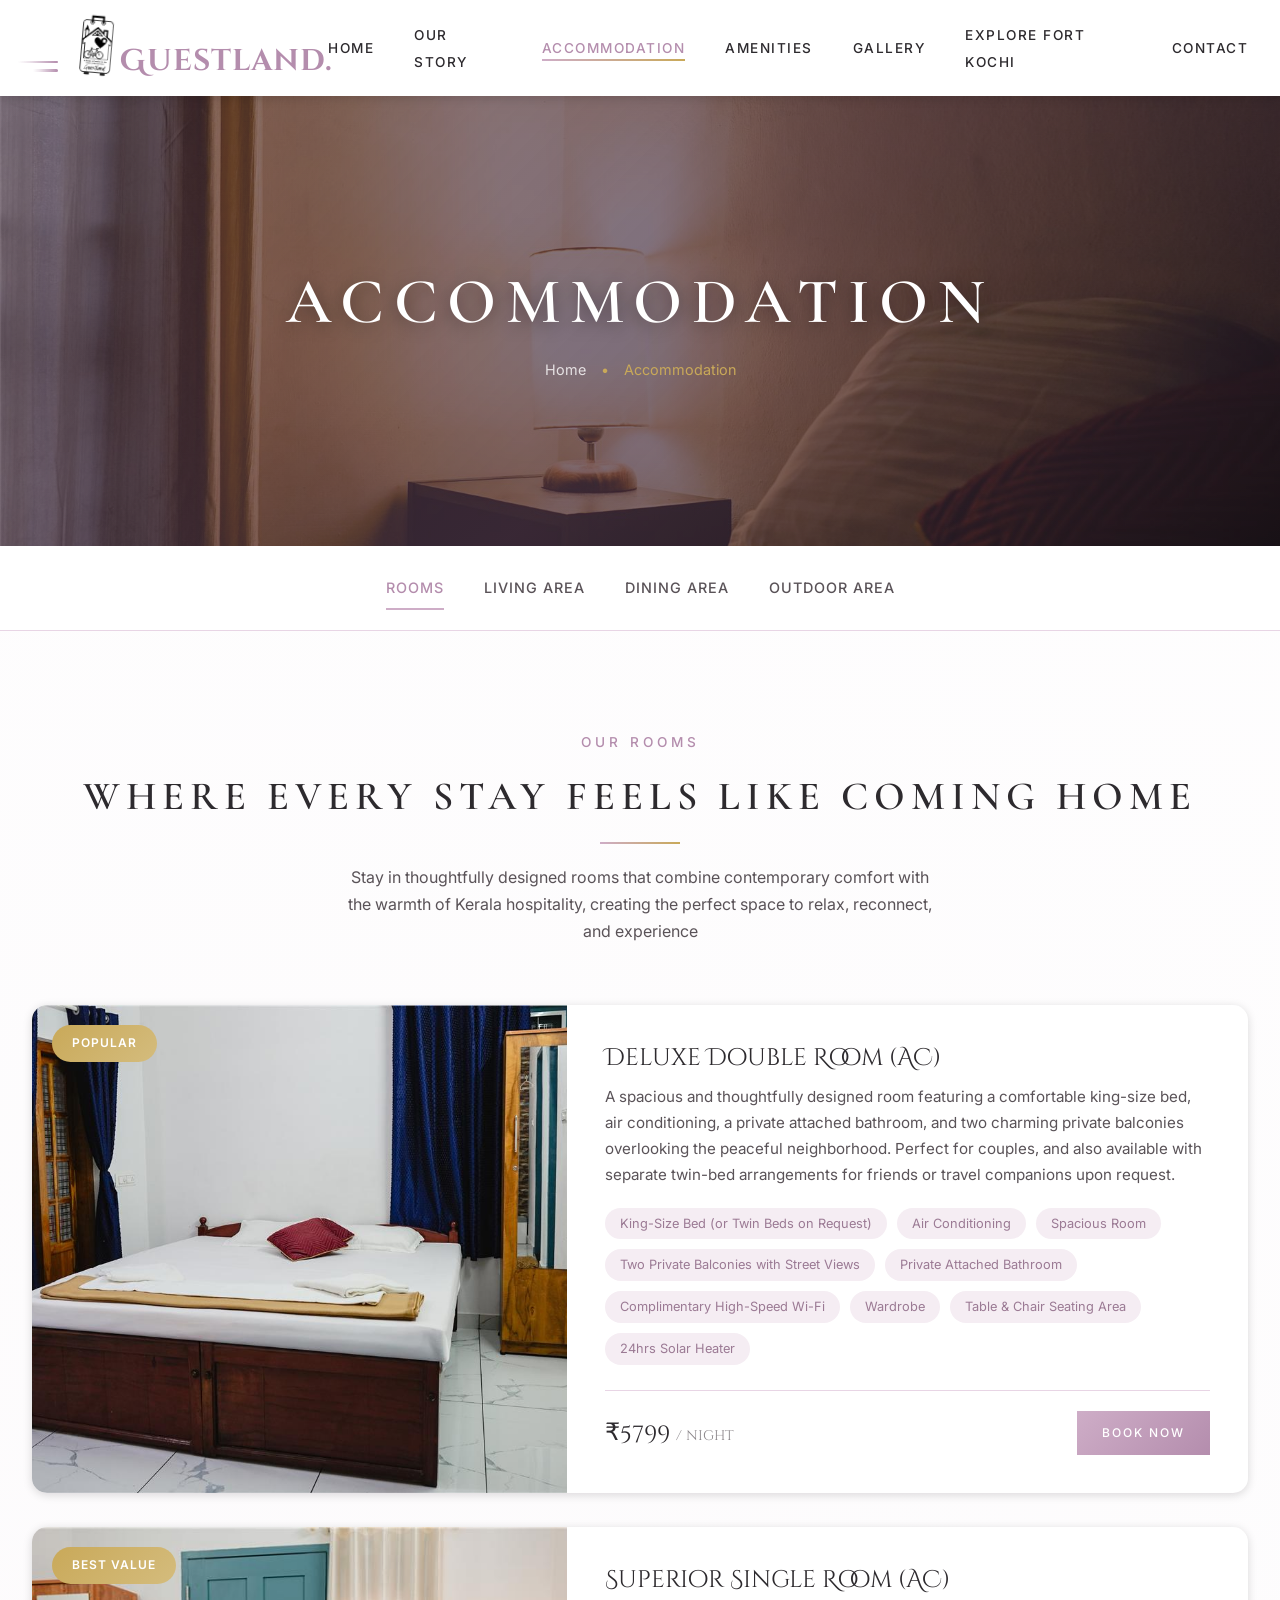
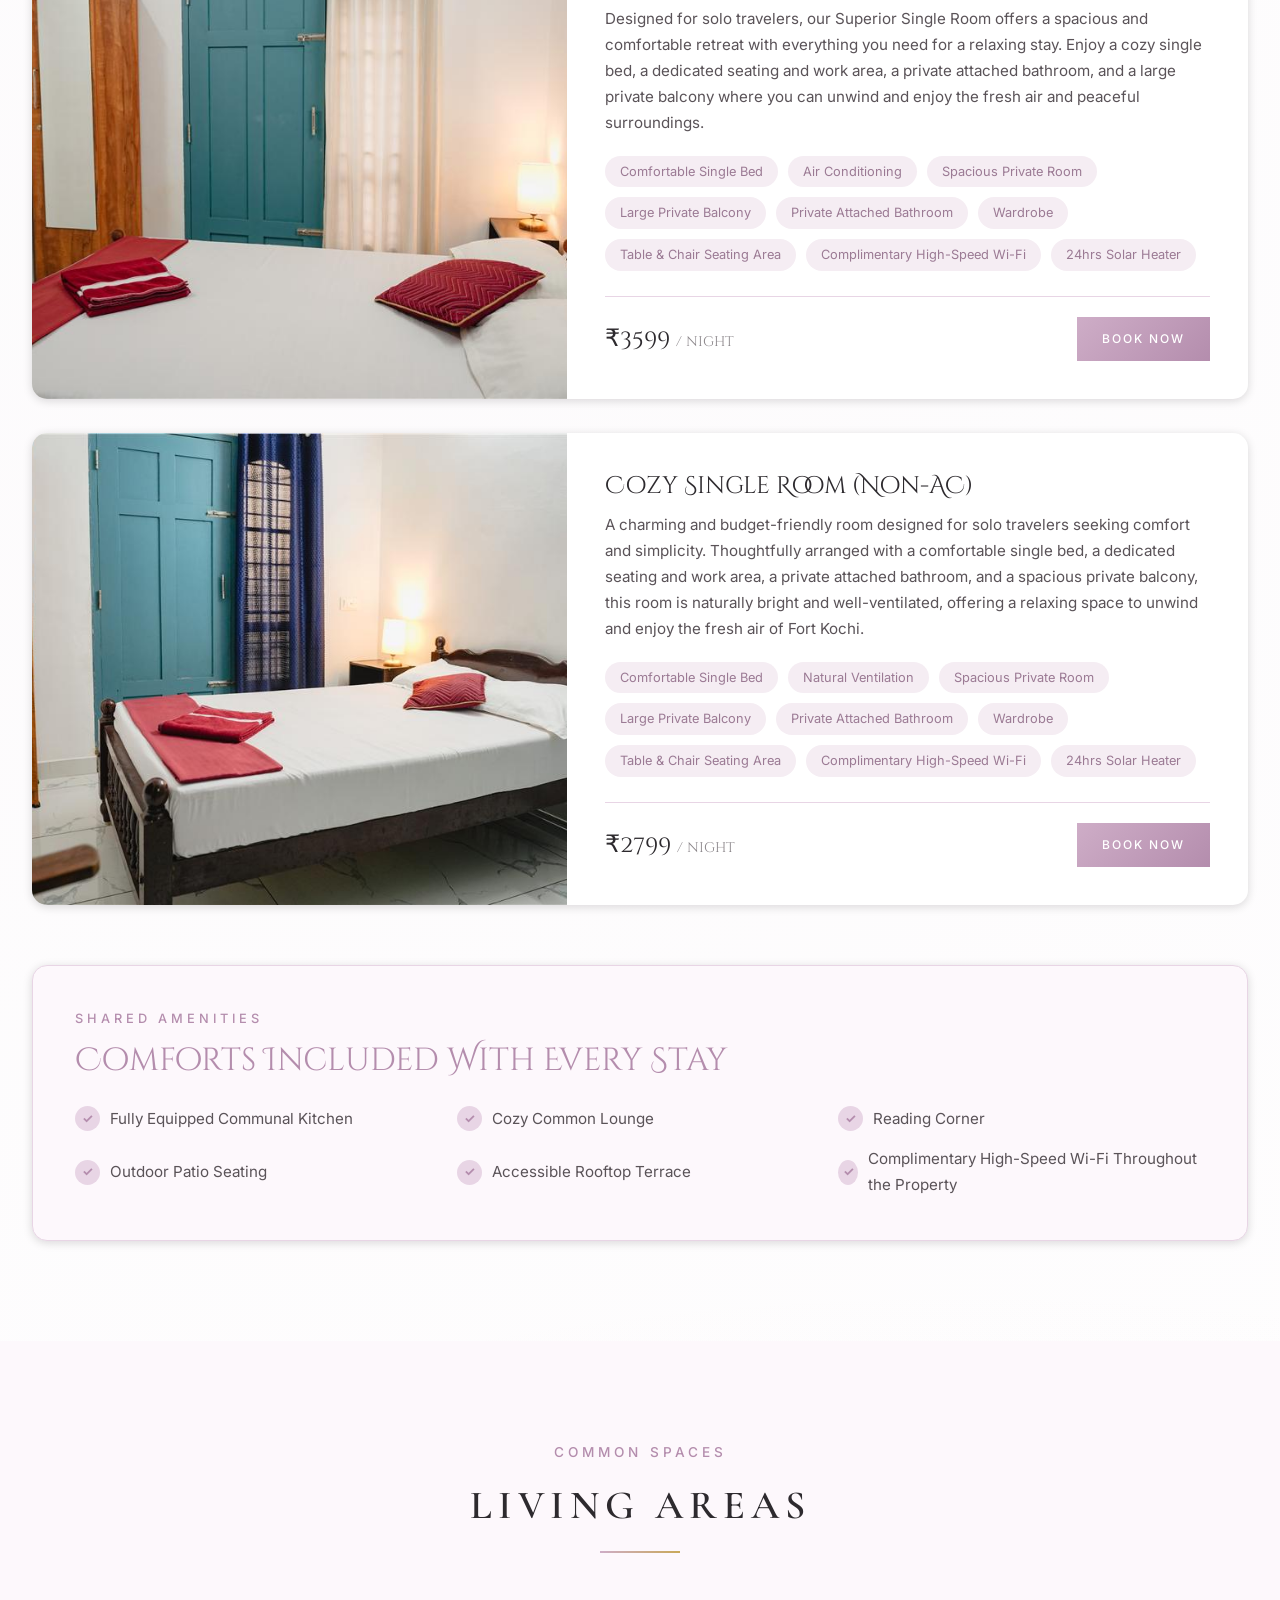
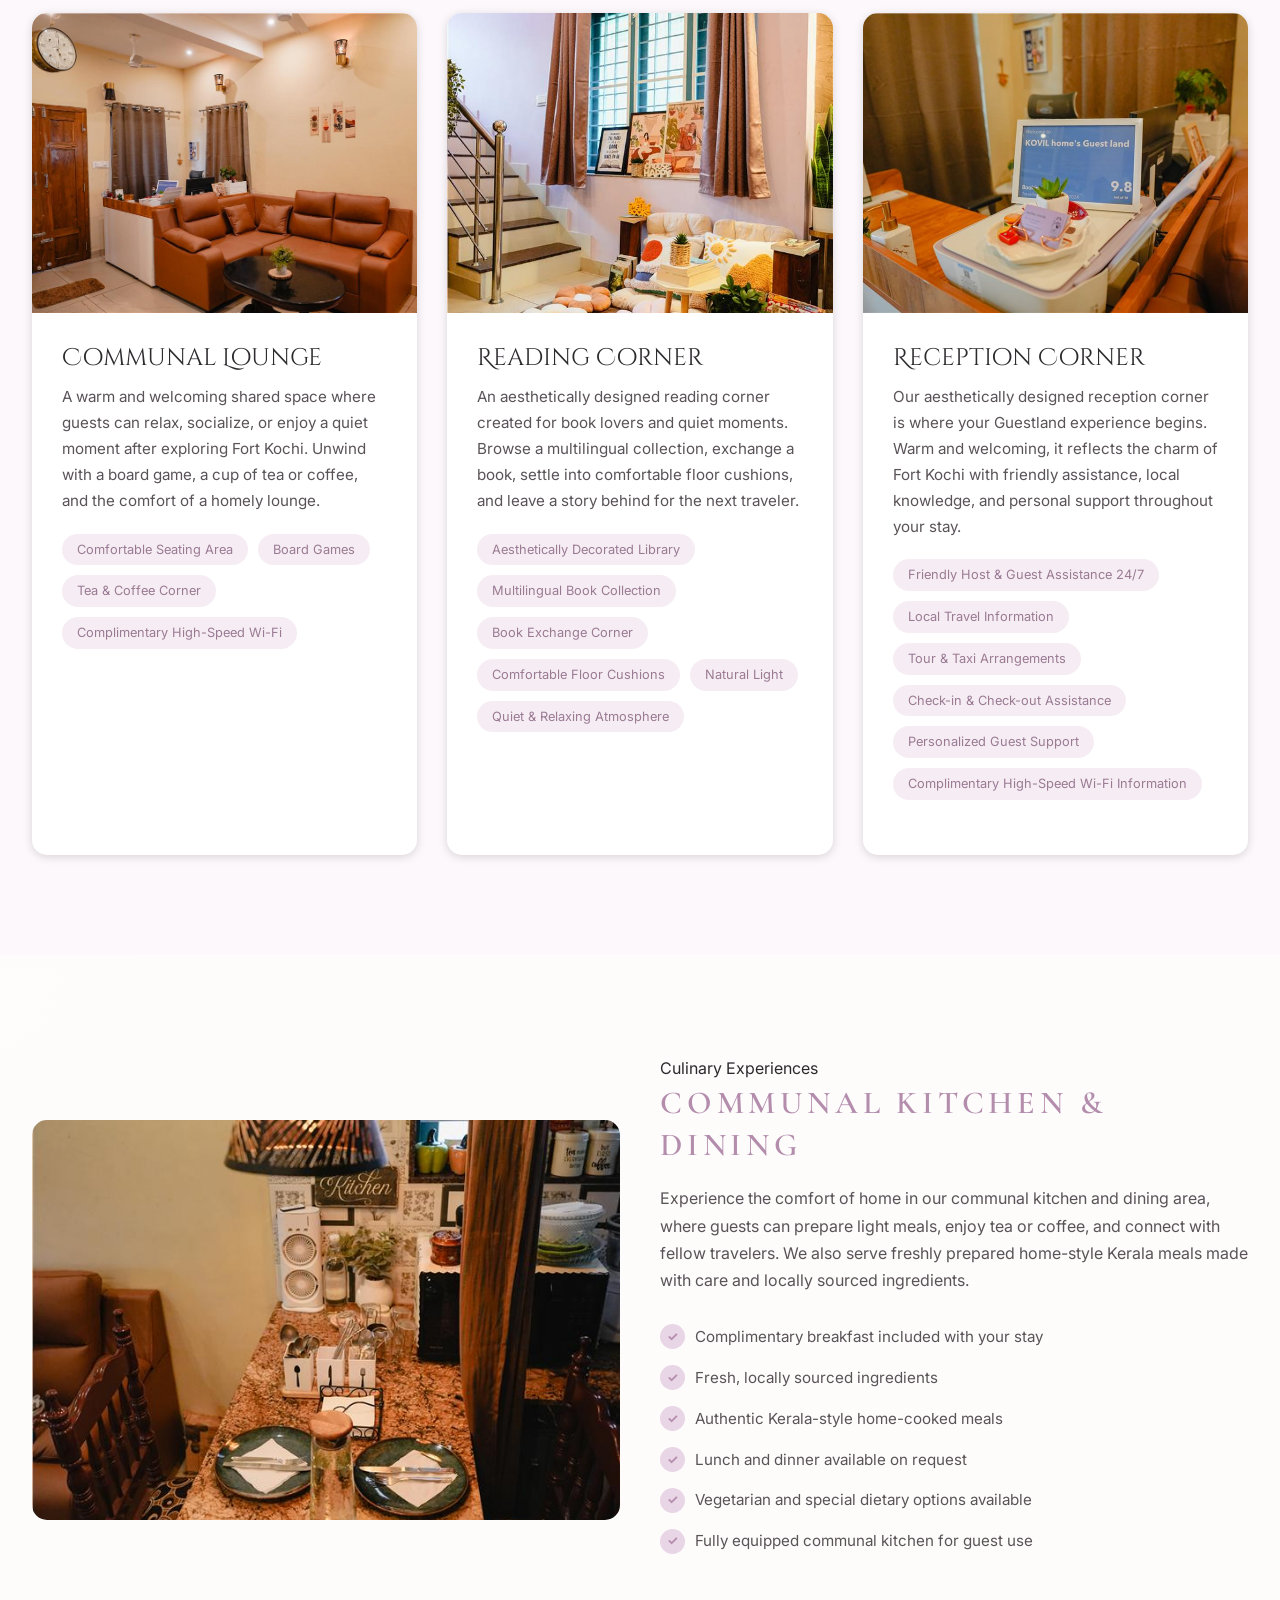
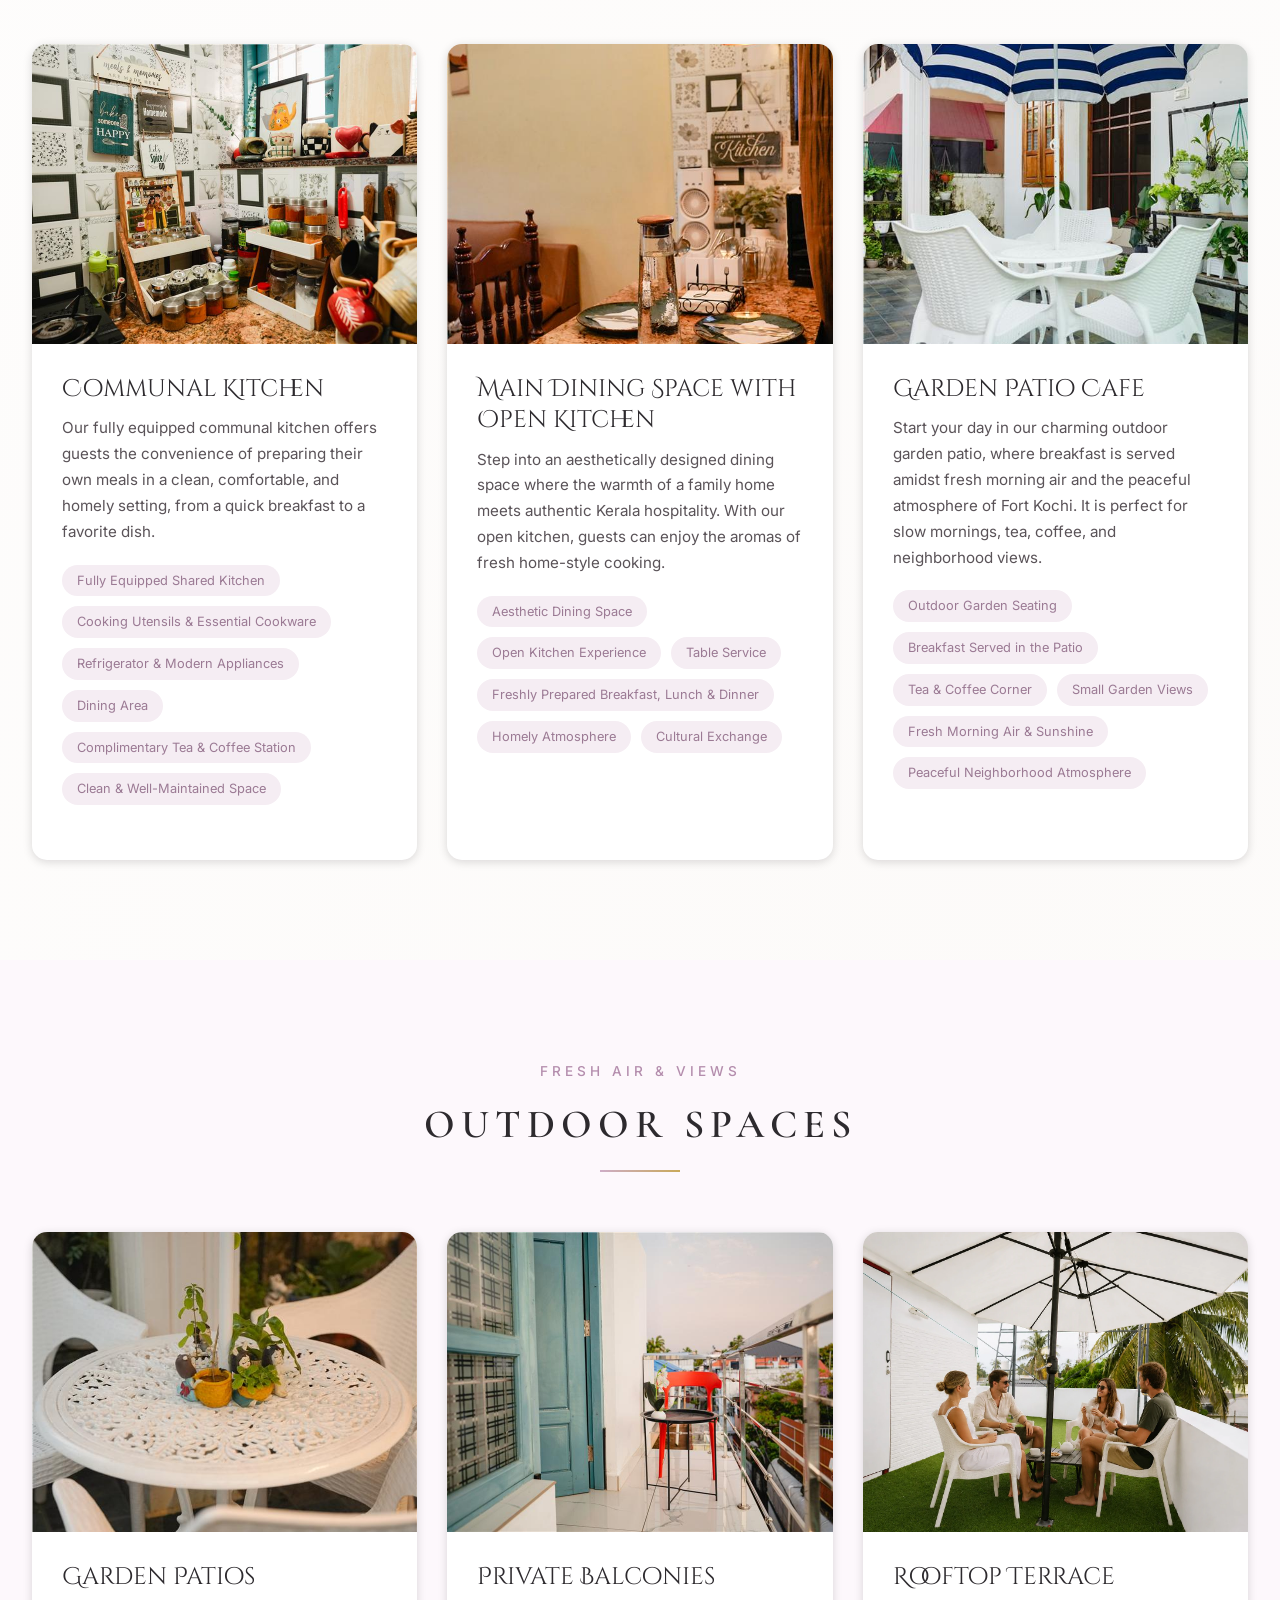
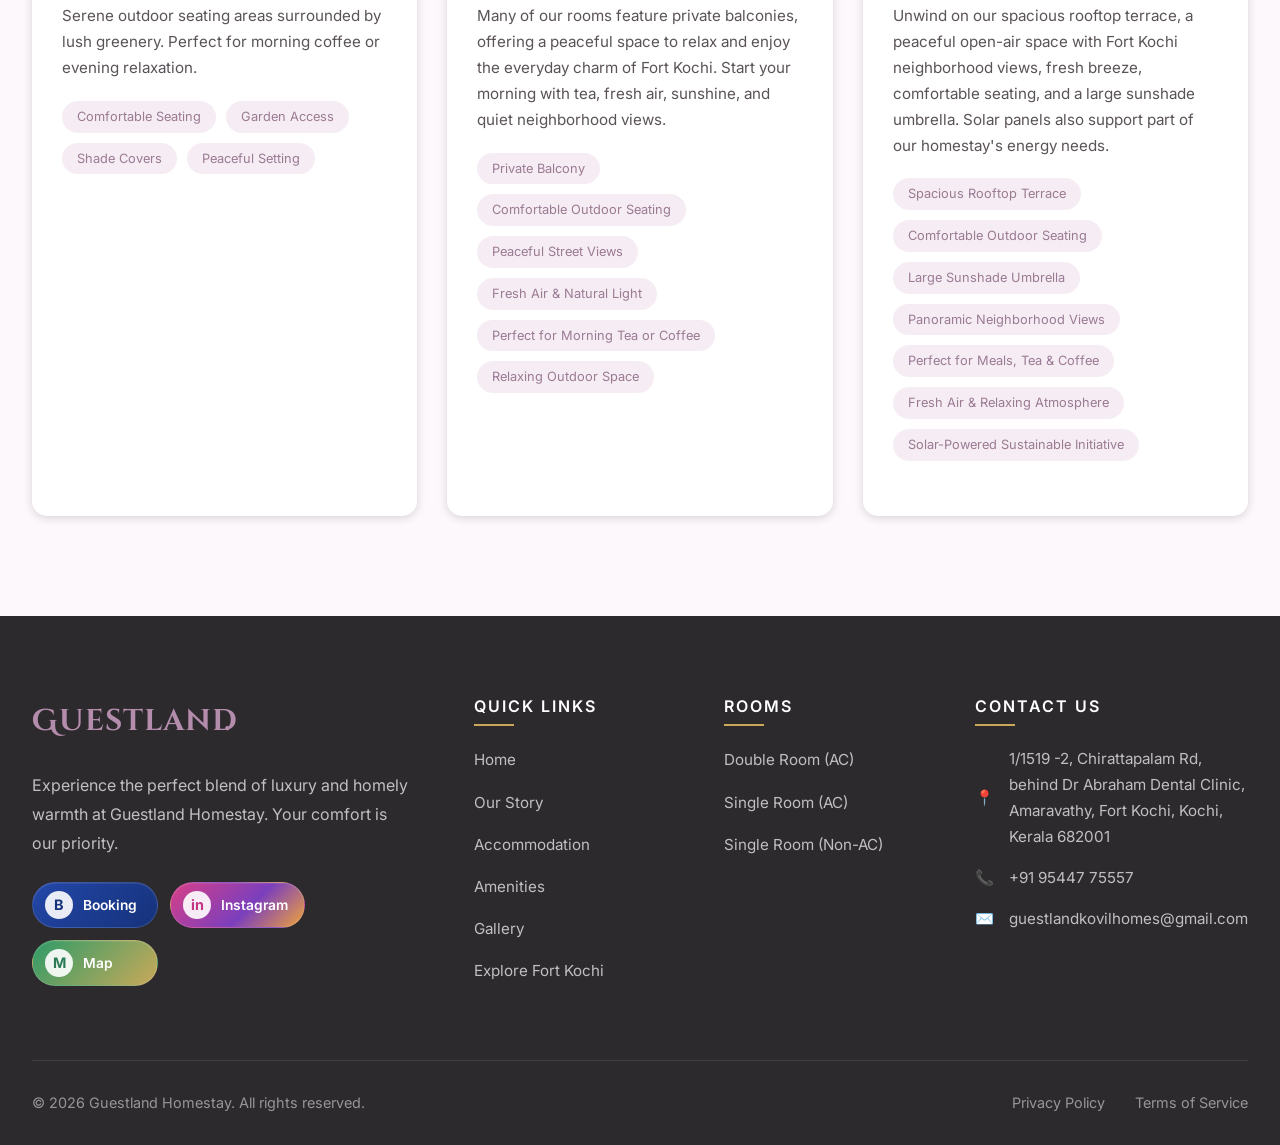
==== accommodation.html @ 22c37e67 "gallery guest updated" ====
<!DOCTYPE html>
<html lang="en">
<head>
    <meta charset="UTF-8">
    <meta name="viewport" content="width=device-width, initial-scale=1.0">
    <title>Accommodation | Guestland Homestay</title>
    <link rel="stylesheet" href="css/style.css">
</head>
<body>
    <!-- Navigation -->
    <nav class="navbar">
        <div class="container">
            <a href="index.html" class="logo">
                <div class="logo-lines">
                    <span class="logo-hline"></span>
                    <span class="logo-hline"></span>
                </div>
                <img src="images/home_stay_logo1.png" alt="Guestland Homestay logo">
                <span>Guestland.</span>
            </a>
            <ul class="nav-links" id="primary-navigation">
                <li><a href="index.html">Home</a></li>
                <li><a href="story.html">Our Story</a></li>
                <li class="dropdown">
                    <a href="accommodation.html" class="active">Accommodation</a>
                    <div class="dropdown-content">
                        <a href="#rooms">Rooms</a>
                        <a href="#living">Living Area</a>
                        <a href="#dining">Dining Area</a>
                        <a href="#outdoor">Outdoor Area</a>
                    </div>
                </li>
                <li><a href="amenities.html">Amenities</a></li>
                <li><a href="gallery.html">Gallery</a></li>
                <li><a href="attractions.html">Explore Fort Kochi</a></li>
                <li><a href="contact.html">Contact</a></li>
            </ul>
            <button class="menu-toggle" type="button" aria-label="Open navigation menu" aria-expanded="false" aria-controls="primary-navigation">
                <span aria-hidden="true"></span>
                <span aria-hidden="true"></span>
                <span aria-hidden="true"></span>
            </button>
        </div>
    </nav>

    <!-- Page Header -->
    <section class="page-header">
        <div class="hero-bg">
            <img src="images/optimized/accommodation-hero.jpg" alt="Guestland accommodation room detail">
            <div class="hero-overlay"></div>
        </div>
        <div class="page-header-content">
            <h1>Accommodation</h1>
            <div class="breadcrumb">
                <a href="index.html">Home</a>
                <span>•</span>
                <span>Accommodation</span>
            </div>
        </div>
    </section>

    <!-- Accommodation Navigation -->
    <div class="accommodation-nav">
        <div class="container">
            <div class="accommodation-tabs">
                <a href="#rooms" class="accommodation-tab active">Rooms</a>
                <a href="#living" class="accommodation-tab">Living Area</a>
                <a href="#dining" class="accommodation-tab">Dining Area</a>
                <a href="#outdoor" class="accommodation-tab">Outdoor Area</a>
            </div>
        </div>
    </div>

    <!-- Rooms Section -->
    <section id="rooms" class="section">
        <div class="container">
            <div class="section-header">
                <span class="subtitle">Our Rooms</span>
                <h2>Where Every Stay Feels Like Coming Home</h2>
                <div class="divider"></div>
                <p style="max-width: 600px; margin: 20px auto 0;">Stay in thoughtfully designed rooms that combine contemporary comfort with the warmth of Kerala hospitality, creating the perfect space to relax, reconnect, and experience</p>
            </div>
            
            <div class="rooms-grid accommodation-rooms-grid">
                <!-- Double Room AC -->
                <div class="room-card accommodation-room-card">
                    <div class="room-card-image accommodation-room-image">
                        <img src="images/optimized/double-room.jpg" alt="Deluxe Double Room AC" loading="lazy">
                        <span class="room-card-badge">Popular</span>
                    </div>
                    <div class="room-card-content accommodation-room-content">
                        <h4>Deluxe Double Room (AC)</h4>
                        <p>A spacious and thoughtfully designed room featuring a comfortable king-size bed, air conditioning, a private attached bathroom, and two charming private balconies overlooking the peaceful neighborhood. Perfect for couples, and also available with separate twin-bed arrangements for friends or travel companions upon request.</p>
                        <div class="room-features">
                            <span>King-Size Bed (or Twin Beds on Request)</span>
                            <span>Air Conditioning</span>
                            <span>Spacious Room</span>
                            <span>Two Private Balconies with Street Views</span>
                            <span>Private Attached Bathroom</span>
                            <span>Complimentary High-Speed Wi-Fi</span>
                            <span>Wardrobe</span>
                            <span>Table &amp; Chair Seating Area</span>
                            <span>24hrs Solar Heater</span>
                        </div>
                        <div class="room-card-footer">
                            <div class="room-price">₹5799 <span>/ night</span></div>
                            <a href="contact.html" class="btn btn-primary">Book Now</a>
                        </div>
                    </div>
                </div>

                <!-- Double Room Non-AC -->
                <div class="room-card accommodation-room-card">
                    <div class="room-card-image accommodation-room-image">
                        <img src="images/optimized/single-non-ac-room.jpg" alt="Superior Single Room AC" loading="lazy">
                        <span class="room-card-badge">Best Value</span>
                    </div>
                    <div class="room-card-content accommodation-room-content">
                        <h4>Superior Single Room (AC)</h4>
                        <p>Designed for solo travelers, our Superior Single Room offers a spacious and comfortable retreat with everything you need for a relaxing stay. Enjoy a cozy single bed, a dedicated seating and work area, a private attached bathroom, and a large private balcony where you can unwind and enjoy the fresh air and peaceful surroundings.</p>
                        <div class="room-features">
                            <span>Comfortable Single Bed</span>
                            <span>Air Conditioning</span>
                            <span>Spacious Private Room</span>
                            <span>Large Private Balcony</span>
                            <span>Private Attached Bathroom</span>
                            <span>Wardrobe</span>
                            <span>Table &amp; Chair Seating Area</span>
                            <span>Complimentary High-Speed Wi-Fi</span>
                            <span>24hrs Solar Heater</span>
                        </div>
                        <div class="room-card-footer">
                            <div class="room-price">₹3599 <span>/ night</span></div>
                            <a href="contact.html" class="btn btn-primary">Book Now</a>
                        </div>
                    </div>
                </div>

                <!-- Single Room AC -->
                <div class="room-card accommodation-room-card">
                    <div class="room-card-image accommodation-room-image">
                        <img src="images/optimized/single-ac-room.jpg" alt="Cozy Single Room Non-AC" loading="lazy">
                    </div>
                    <div class="room-card-content accommodation-room-content">
                        <h4>Cozy Single Room (Non-AC)</h4>
                        <p>A charming and budget-friendly room designed for solo travelers seeking comfort and simplicity. Thoughtfully arranged with a comfortable single bed, a dedicated seating and work area, a private attached bathroom, and a spacious private balcony, this room is naturally bright and well-ventilated, offering a relaxing space to unwind and enjoy the fresh air of Fort Kochi.</p>
                        <div class="room-features">
                            <span>Comfortable Single Bed</span>
                            <span>Natural Ventilation</span>
                            <span>Spacious Private Room</span>
                            <span>Large Private Balcony</span>
                            <span>Private Attached Bathroom</span>
                            <span>Wardrobe</span>
                            <span>Table &amp; Chair Seating Area</span>
                            <span>Complimentary High-Speed Wi-Fi</span>
                            <span>24hrs Solar Heater</span>
                        </div>
                        <div class="room-card-footer">
                            <div class="room-price">₹2799 <span>/ night</span></div>
                            <a href="contact.html" class="btn btn-primary">Book Now</a>
                        </div>
                    </div>
                </div>
            </div>

            <div class="shared-amenities">
                <div>
                    <span class="subtitle">Shared Amenities</span>
                    <h3>Comforts Included With Every Stay</h3>
                </div>
                <ul class="features-list shared-amenities-list">
                    <li>Fully Equipped Communal Kitchen</li>
                    <li>Cozy Common Lounge</li>
                    <li>Reading Corner</li>
                    <li>Outdoor Patio Seating</li>
                    <li>Accessible Rooftop Terrace</li>
                    <li>Complimentary High-Speed Wi-Fi Throughout the Property</li>
                </ul>
            </div>
        </div>
    </section>

    <!-- Living Area Section -->
    <section id="living" class="section" style="background: var(--cream);">
        <div class="container">
            <div class="section-header">
                <span class="subtitle">Common Spaces</span>
                <h2>Living Areas</h2>
                <div class="divider"></div>
            </div>
            
            <div class="rooms-grid">
                <!-- Communal Lounge -->
                <div class="room-card">
                    <div class="room-card-image">
                        <img src="images/optimized/communal-lounge.jpg" alt="Communal Lounge" loading="lazy">
                    </div>
                    <div class="room-card-content">
                        <h4>Communal Lounge</h4>
                        <p>A warm and welcoming shared space where guests can relax, socialize, or enjoy a quiet moment after exploring Fort Kochi. Unwind with a board game, a cup of tea or coffee, and the comfort of a homely lounge.</p>
                        <div class="room-features">
                            <span>Comfortable Seating Area</span>
                            <span>Board Games</span>
                            <span>Tea &amp; Coffee Corner</span>
                            <span>Complimentary High-Speed Wi-Fi</span>
                        </div>
                    </div>
                </div>

                <!-- Reading Corner -->
                <div class="room-card">
                    <div class="room-card-image">
                        <img src="images/optimized/reading-corner.jpg" alt="Reading Corner" loading="lazy">
                    </div>
                    <div class="room-card-content">
                        <h4>Reading Corner</h4>
                        <p>An aesthetically designed reading corner created for book lovers and quiet moments. Browse a multilingual collection, exchange a book, settle into comfortable floor cushions, and leave a story behind for the next traveler.</p>
                        <div class="room-features">
                            <span>Aesthetically Decorated Library</span>
                            <span>Multilingual Book Collection</span>
                            <span>Book Exchange Corner</span>
                            <span>Comfortable Floor Cushions</span>
                            <span>Natural Light</span>
                            <span>Quiet &amp; Relaxing Atmosphere</span>
                        </div>
                    </div>
                </div>

                <!-- Reception -->
                <div class="room-card">
                    <div class="room-card-image">
                        <img src="images/optimized/reception-corner.jpg" alt="Reception Corner" loading="lazy">
                    </div>
                    <div class="room-card-content">
                        <h4>Reception Corner</h4>
                        <p>Our aesthetically designed reception corner is where your Guestland experience begins. Warm and welcoming, it reflects the charm of Fort Kochi with friendly assistance, local knowledge, and personal support throughout your stay.</p>
                        <div class="room-features">
                            <span>Friendly Host &amp; Guest Assistance 24/7</span>
                            <span>Local Travel Information</span>
                            <span>Tour &amp; Taxi Arrangements</span>
                            <span>Check-in &amp; Check-out Assistance</span>
                            <span>Personalized Guest Support</span>
                            <span>Complimentary High-Speed Wi-Fi Information</span>
                        </div>
                    </div>
                </div>
            </div>
        </div>
    </section>

    <!-- Dining Area Section -->
    <section id="dining" class="section">
        <div class="container">
            <div class="area-header">
                <div class="area-header-image">
                    <img src="images/optimized/dining-area.jpg" alt="Dining Area" loading="lazy">
                </div>
                <div class="area-header-content">
                    <span class="subtitle">Culinary Experiences</span>
                    <h3>Communal Kitchen &amp; Dining</h3>
                    <p>Experience the comfort of home in our communal kitchen and dining area, where guests can prepare light meals, enjoy tea or coffee, and connect with fellow travelers. We also serve freshly prepared home-style Kerala meals made with care and locally sourced ingredients.</p>
                    <ul class="features-list" style="grid-template-columns: 1fr;">
                        <li>Complimentary breakfast included with your stay</li>
                        <li>Fresh, locally sourced ingredients</li>
                        <li>Authentic Kerala-style home-cooked meals</li>
                        <li>Lunch and dinner available on request</li>
                        <li>Vegetarian and special dietary options available</li>
                        <li>Fully equipped communal kitchen for guest use</li>
                    </ul>
                </div>
            </div>
            
            <div class="rooms-grid" style="margin-top: 60px;">
                <div class="room-card">
                    <div class="room-card-image">
                        <img src="images/optimized/communal-kitchen.jpg" alt="Communal Kitchen" loading="lazy">
                    </div>
                    <div class="room-card-content">
                        <h4>Communal Kitchen</h4>
                        <p>Our fully equipped communal kitchen offers guests the convenience of preparing their own meals in a clean, comfortable, and homely setting, from a quick breakfast to a favorite dish.</p>
                        <div class="room-features">
                            <span>Fully Equipped Shared Kitchen</span>
                            <span>Cooking Utensils &amp; Essential Cookware</span>
                            <span>Refrigerator &amp; Modern Appliances</span>
                            <span>Dining Area</span>
                            <span>Complimentary Tea &amp; Coffee Station</span>
                            <span>Clean &amp; Well-Maintained Space</span>
                        </div>
                    </div>
                </div>
                <div class="room-card">
                    <div class="room-card-image">
                        <img src="images/optimized/main-dining.jpg" alt="Main Dining" loading="lazy">
                    </div>
                    <div class="room-card-content">
                        <h4>Main Dining Space with Open Kitchen</h4>
                        <p>Step into an aesthetically designed dining space where the warmth of a family home meets authentic Kerala hospitality. With our open kitchen, guests can enjoy the aromas of fresh home-style cooking.</p>
                        <div class="room-features">
                            <span>Aesthetic Dining Space</span>
                            <span>Open Kitchen Experience</span>
                            <span>Table Service</span>
                            <span>Freshly Prepared Breakfast, Lunch &amp; Dinner</span>
                            <span>Homely Atmosphere</span>
                            <span>Cultural Exchange</span>
                        </div>
                    </div>
                </div>
                <div class="room-card">
                    <div class="room-card-image">
                        <img src="images/optimized/garden-patio.jpg" alt="Garden Patio Dining" loading="lazy">
                    </div>
                    <div class="room-card-content">
                        <h4>Garden Patio Cafe</h4>
                        <p>Start your day in our charming outdoor garden patio, where breakfast is served amidst fresh morning air and the peaceful atmosphere of Fort Kochi. It is perfect for slow mornings, tea, coffee, and neighborhood views.</p>
                        <div class="room-features">
                            <span>Outdoor Garden Seating</span>
                            <span>Breakfast Served in the Patio</span>
                            <span>Tea &amp; Coffee Corner</span>
                            <span>Small Garden Views</span>
                            <span>Fresh Morning Air &amp; Sunshine</span>
                            <span>Peaceful Neighborhood Atmosphere</span>
                        </div>
                    </div>
                </div>
            </div>
        </div>
    </section>

    <!-- Outdoor Area Section -->
    <section id="outdoor" class="section" style="background: var(--cream);">
        <div class="container">
            <div class="section-header">
                <span class="subtitle">Fresh Air & Views</span>
                <h2>Outdoor Spaces</h2>
                <div class="divider"></div>
            </div>
            
            <div class="rooms-grid">
                <!-- Patios -->
                <div class="room-card">
                    <div class="room-card-image">
                        <img src="images/optimized/patio-plants.jpg" alt="Garden Patios" loading="lazy">
                    </div>
                    <div class="room-card-content">
                        <h4>Garden Patios</h4>
                        <p>Serene outdoor seating areas surrounded by lush greenery. Perfect for morning coffee or evening relaxation.</p>
                        <div class="room-features">
                            <span>Comfortable Seating</span>
                            <span>Garden Access</span>
                            <span>Shade Covers</span>
                            <span>Peaceful Setting</span>
                        </div>
                    </div>
                </div>

                <!-- Balcony -->
                <div class="room-card">
                    <div class="room-card-image">
                        <img src="images/optimized/balcony.jpg" alt="Private Balcony" loading="lazy">
                    </div>
                    <div class="room-card-content">
                        <h4>Private Balconies</h4>
                        <p>Many of our rooms feature private balconies, offering a peaceful space to relax and enjoy the everyday charm of Fort Kochi. Start your morning with tea, fresh air, sunshine, and quiet neighborhood views.</p>
                        <div class="room-features">
                            <span>Private Balcony</span>
                            <span>Comfortable Outdoor Seating</span>
                            <span>Peaceful Street Views</span>
                            <span>Fresh Air &amp; Natural Light</span>
                            <span>Perfect for Morning Tea or Coffee</span>
                            <span>Relaxing Outdoor Space</span>
                        </div>
                    </div>
                </div>

                <!-- Rooftop -->
                <div class="room-card">
                    <div class="room-card-image">
                        <img src="images/rooftop.webp" alt="Rooftop Terrace" loading="lazy">
                    </div>
                    <div class="room-card-content">
                        <h4>Rooftop Terrace</h4>
                        <p>Unwind on our spacious rooftop terrace, a peaceful open-air space with Fort Kochi neighborhood views, fresh breeze, comfortable seating, and a large sunshade umbrella. Solar panels also support part of our homestay's energy needs.</p>
                        <div class="room-features">
                            <span>Spacious Rooftop Terrace</span>
                            <span>Comfortable Outdoor Seating</span>
                            <span>Large Sunshade Umbrella</span>
                            <span>Panoramic Neighborhood Views</span>
                            <span>Perfect for Meals, Tea &amp; Coffee</span>
                            <span>Fresh Air &amp; Relaxing Atmosphere</span>
                            <span>Solar-Powered Sustainable Initiative</span>
                        </div>
                    </div>
                </div>
            </div>
        </div>
    </section>

    <!-- Footer -->
    <footer class="footer">
        <div class="container">
            <div class="footer-grid">
                <div class="footer-about">
                    <a href="index.html" class="logo">Guestland<span>.</span></a>
                    <p>Experience the perfect blend of luxury and homely warmth at Guestland Homestay. Your comfort is our priority.</p>
                    <div class="social-links footer-social-links" aria-label="Guestland links">
                        <a href="https://www.booking.com/hotel/in/kovil-homes-guest-land.en-gb.html?aid=304142&label=gen173nr-10CAEoggI46AdIM1gEaGyIAQGYATO4ARfIAQzYAQPoAQH4AQGIAgGoAgG4Au7TtNIGwAIB0gIkYWEyZWE2YmQtNzgzYi00MWZiLWFjOGItNTFjMDk3MDYyNDdk2AIB4AIB&sid=e825ec350ecc7b436de0e7351ef931e3&dest_id=-2093645&dest_type=city&dist=0&group_adults=2&group_children=0&hapos=1&hpos=1&no_rooms=1&req_adults=2&req_children=0&room1=A%2CA&sb_price_type=total&sr_order=popularity&srepoch=1783441976&srpvid=a01074455c0806b8&type=total&ucfs=1&" class="social-link footer-social-link booking-link" target="_blank" rel="noopener noreferrer" aria-label="Book Guestland on Booking.com" title="Booking.com">
                            <span class="social-icon">B</span>
                            <span class="social-label">Booking</span>
                        </a>
                        <a href="https://www.instagram.com/guestland_fortkochi/?__pwa=1" class="social-link footer-social-link instagram-link" target="_blank" rel="noopener noreferrer" aria-label="Follow Guestland on Instagram" title="Instagram">
                            <span class="social-icon">in</span>
                            <span class="social-label">Instagram</span>
                        </a>
                        <a href="#" class="social-link footer-social-link map-link" aria-label="Find Guestland on the map" title="Map">
                            <span class="social-icon">m</span>
                            <span class="social-label">Map</span>
                        </a>
                    </div>
                </div>
                <div class="footer-links-col">
                    <h4>Quick Links</h4>
                    <ul class="footer-links">
                        <li><a href="index.html">Home</a></li>
                        <li><a href="story.html">Our Story</a></li>
                        <li><a href="accommodation.html">Accommodation</a></li>
                        <li><a href="amenities.html">Amenities</a></li>
                        <li><a href="gallery.html">Gallery</a></li>
                        <li><a href="attractions.html">Explore Fort Kochi</a></li>
                    </ul>
                </div>
                <div class="footer-links-col">
                    <h4>Rooms</h4>
                    <ul class="footer-links">
                        <li><a href="accommodation.html#rooms">Double Room (AC)</a></li>
                        
                        <li><a href="accommodation.html#rooms">Single Room (AC)</a></li>
                        <li><a href="accommodation.html#rooms">Single Room (Non-AC)</a></li>
                    </ul>
                </div>
                <div class="footer-contact">
                    <h4>Contact Us</h4>
                    <p><span>📍</span> 1/1519 -2, Chirattapalam Rd, behind Dr Abraham Dental Clinic, Amaravathy, Fort Kochi, Kochi, Kerala 682001</p>
                    <p><span>📞</span> +91 95447 75557</p>
                    <p><span>✉️</span> guestlandkovilhomes@gmail.com</p>
                </div>
            </div>
            <div class="footer-bottom">
                <p>&copy; 2026 Guestland Homestay. All rights reserved.</p>
                <div class="footer-bottom-links">
                    <a href="#">Privacy Policy</a>
                    <a href="#">Terms of Service</a>
                </div>
            </div>
        </div>
    </footer>
    <script src="js/navigation.js" defer></script>
</body>
</html>
---- css/style.css ----
/* ============================================
   HOMESTAY PREMIUM - MAIN STYLESHEET
   ============================================ */

/* Google Fonts Import */
@import url('https://fonts.googleapis.com/css2?family=Cinzel+Decorative:wght@400;500;600;700&family=Cormorant+Garamond:ital,wght@0,300;0,400;0,500;0,600;0,700;1,400&family=Inter:wght@300;400;500;600;700&display=swap');

/* ============================================
   CSS VARIABLES
   ============================================ */
:root {
    /* Primary Colors */
    --primary: #CEADC7;
    --primary-dark: #B48DAD;
    --primary-darker: #9B7A94;
    --primary-light: #E8D5E5;
    --primary-lighter: #F5EDF3;
    
    /* Accent Colors */
    --gold: #C9A959;
    --gold-light: #D4BC7D;
    --cream: #FDF8FC;
    --white: #FFFFFF;
    
    /* Text Colors */
    --text-dark: #2D2A2E;
    --text-medium: #5A5358;
    --text-light: #8A8589;
    
    /* Shadows */
    --shadow-sm: 0 2px 10px rgba(14, 6, 12, 0.15);
    --shadow-md: 0 5px 25px rgba(206, 173, 199, 0.2);
    --shadow-lg: 0 15px 50px rgba(206, 173, 199, 0.3);
    --shadow-hover: 0 20px 60px rgba(206, 173, 199, 0.4);
    
    /* Typography */
    --font-heading: 'Cinzel Decorative', serif;
    --font-subheading: 'Cormorant Garamond', serif;
    --font-body: 'Inter', sans-serif;

    /* Transitions */
    --transition-fast: 0.3s ease;
    --transition-medium: 0.5s ease;
    --transition-slow: 0.8s ease;
}

/* ============================================
   RESET & BASE STYLES
   ============================================ */
* {
    margin: 0;
    padding: 0;
    box-sizing: border-box;
}

html {
    scroll-behavior: smooth;
}

body {
    font-family: var(--font-body);
    font-size: 16px;
    line-height: 1.7;
    color: var(--text-dark);
    background-color: var(--white);
    background-image: 
        radial-gradient(circle at 25% 25%, rgba(206, 173, 199, 0.05) 0%, transparent 50%),
        radial-gradient(circle at 75% 75%, rgba(201, 165, 137, 0.05) 0%, transparent 50%);
    overflow-x: hidden;
}

h1, h2, h3, h4, h5, h6 {
    font-family: var(--font-heading);
    font-weight: 500;
    line-height: 1.3;
    color: var(--text-dark);
}

h1 { font-size: 4rem; }

.section-header h2,
.page-header-content h1,
.hero-content h1,
.area-header-content h3,
.timeline-content h4 {
    font-family: var(--font-subheading);
    letter-spacing: 0.15em;
    text-transform: uppercase;
    font-weight: 600;
}
h2 { font-size: 2.5rem; }
h3 { font-size: 2rem; }
h4 { font-size: 1.5rem; }

p {
    margin-bottom: 1rem;
    color: var(--text-medium);
}

a {
    text-decoration: none;
    color: inherit;
    transition: var(--transition-fast);
}

img {
    max-width: 100%;
    height: auto;
    display: block;
}

ul {
    list-style: none;
}

/* ============================================
   UTILITY CLASSES
   ============================================ */
.container {
    max-width: 1400px;
    margin: 0 auto;
    padding: 0 2rem;
}

.section {
    padding: 100px 0;
}

.section-header {
    text-align: center;
    margin-bottom: 60px;
}

.section-header .subtitle {
    font-family: var(--font-body);
    font-size: 0.85rem;
    font-weight: 500;
    letter-spacing: 4px;
    text-transform: uppercase;
    color: var(--primary-dark);
    margin-bottom: 15px;
    display: block;
}

.section-header h2 {
    margin-bottom: 20px;
}

.section-header .divider {
    width: 80px;
    height: 2px;
    background: linear-gradient(90deg, var(--primary), var(--gold));
    margin: 0 auto;
}

.btn {
    display: inline-block;
    padding: 16px 40px;
    font-family: var(--font-body);
    font-size: 0.85rem;
    font-weight: 500;
    letter-spacing: 2px;
    text-transform: uppercase;
    border: none;
    cursor: pointer;
    transition: var(--transition-fast);
    position: relative;
    overflow: hidden;
}

.btn-primary {
    background: linear-gradient(135deg, var(--primary), var(--primary-dark));
    color: var(--white);
}

.btn-primary:hover {
    transform: translateY(-3px);
    box-shadow: var(--shadow-md), 0 0 20px rgba(206, 173, 199, 0.4);
}

.btn-outline {
    background: transparent;
    border: 2px solid var(--primary);
    color: var(--primary-dark);
}

.btn-outline:hover {
    background: var(--primary);
    color: var(--white);
    transform: translateY(-3px);
    box-shadow: var(--shadow-md);
}

.btn-gold {
    background: linear-gradient(135deg, var(--gold), var(--gold-light));
    color: var(--white);
}

.btn-gold:hover {
    transform: translateY(-3px);
    box-shadow: var(--shadow-md), 0 0 20px rgba(201, 165, 137, 0.4);
}

/* ============================================
   NAVIGATION
   ============================================ */
.navbar {
    position: fixed;
    top: 0;
    left: 0;
    right: 0;
    z-index: 2000;
    padding: 10px 0;
    transition: var(--transition-fast);
    background: rgba(255, 255, 255, 0.95);
    backdrop-filter: blur(20px);
    box-shadow: var(--shadow-sm);
}

.navbar.transparent {
    background: transparent;
    box-shadow: none;
}

.navbar .container {
    display: flex;
    justify-content: space-between;
    align-items: center;
    position: relative;
}

.logo {
    display: flex;
    align-items: flex-end;
    font-family: var(--font-heading);
    font-size: 1.85rem;
    font-weight: 600;
    color: var(--primary-dark);
    letter-spacing: 1px;
    gap: 0;
}

.logo img {
    width: 76px;
    height: auto;
    display: block;
    transform: rotate(5deg);
    mix-blend-mode: multiply;
    animation: logoLand 0.22s cubic-bezier(0.22, 1, 0.36, 1) both;
}

/* Speed lines — trailing gradient, "speedy landing" concept */
.logo-lines {
    display: flex;
    flex-direction: column;
    gap: 6px;
    justify-content: flex-end;
    align-items: flex-end;
    align-self: flex-end;
    margin-bottom: 15px;
}

.logo-hline {
    display: block;
    width: 40px;
    height: 1.5px;
    background: linear-gradient(
        to right,
        transparent 0%,
        rgba(180, 141, 173, 0.25) 30%,
        rgba(180, 141, 173, 0.65) 65%,
        var(--primary-dark) 100%
    );
    border-radius: 0 2px 2px 0;
    transform-origin: left center;
    animation: hlineRush 0.28s cubic-bezier(0.22, 1, 0.36, 1) 0s both;
}

.logo-hline:nth-child(2) {
    width: 25px;
    height: 2.5px;
    background: linear-gradient(
        to right,
        transparent 0%,
        rgba(180, 141, 173, 0.2) 25%,
        rgba(180, 141, 173, 0.6) 60%,
        var(--primary-dark) 100%
    );
    animation-name: hlineRush;
    animation-delay: 0.05s;
}

.logo span {
    animation: logoTextReveal 0.22s ease 0.2s both;
    opacity: 0;
    margin-left: -14px;
}

@keyframes logoLand {
    from {
        opacity: 0;
        transform: translateY(-14px) rotate(5deg);
    }
    to {
        opacity: 1;
        transform: translateY(0) rotate(5deg);
    }
}

@keyframes hlineRush {
    from {
        transform: scaleX(0);
        opacity: 0;
    }
    60% {
        transform: scaleX(1.08);
        opacity: 1;
    }
    to {
        transform: scaleX(1);
        opacity: 1;
    }
}

@keyframes logoTextReveal {
    from {
        opacity: 0;
        transform: translateX(-6px);
    }
    to {
        opacity: 1;
        transform: translateX(0);
    }
}

.nav-links {
    display: flex;
    align-items: center;
    gap: 40px;
}

.nav-links a {
    font-size: 0.85rem;
    font-weight: 500;
    letter-spacing: 1.5px;
    text-transform: uppercase;
    color: var(--text-dark);
    position: relative;
    padding: 5px 0;
}

.nav-links a::after {
    content: '';
    position: absolute;
    bottom: 0;
    left: 0;
    width: 0;
    height: 2px;
    background: linear-gradient(90deg, var(--primary), var(--gold));
    transition: var(--transition-fast);
}

.nav-links a:hover::after,
.nav-links a.active::after {
    width: 100%;
}

.nav-links a:hover,
.nav-links a.active {
    color: var(--primary-dark);
}

/* Dropdown */
.dropdown {
    position: relative;
}

.dropdown-content {
    position: absolute;
    top: 100%;
    left: 50%;
    transform: translateX(-50%) translateY(10px);
    background: var(--white);
    min-width: 220px;
    padding: 20px 0;
    border-radius: 8px;
    box-shadow: var(--shadow-lg);
    opacity: 0;
    visibility: hidden;
    transition: var(--transition-fast);
}

.dropdown:hover .dropdown-content {
    opacity: 1;
    visibility: visible;
    transform: translateX(-50%) translateY(0);
}

.dropdown-content a {
    display: block;
    padding: 10px 25px;
    font-size: 0.8rem;
}

.dropdown-content a:hover {
    background: var(--primary-lighter);
    color: var(--primary-dark);
}

.dropdown-content a::after {
    display: none;
}

/* Mobile Menu Toggle */
.menu-toggle {
    display: none;
    flex-direction: column;
    align-items: center;
    justify-content: center;
    gap: 5px;
    cursor: pointer;
    padding: 10px;
    min-width: 44px;
    min-height: 44px;
    border: 0;
    background: transparent;
    color: var(--text-dark);
    position: relative;
    z-index: 2003;
    -webkit-tap-highlight-color: transparent;
}

.menu-toggle span {
    display: block;
    width: 25px;
    height: 2px;
    background: currentColor;
    border-radius: 2px;
    transition: var(--transition-fast);
    transform-origin: center;
}

.menu-toggle:focus-visible {
    outline: 2px solid var(--primary-dark);
    outline-offset: 3px;
}

.navbar.menu-open .menu-toggle span:nth-child(1) {
    transform: translateY(7px) rotate(45deg);
}

.navbar.menu-open .menu-toggle span:nth-child(2) {
    opacity: 0;
    transform: scaleX(0);
}

.navbar.menu-open .menu-toggle span:nth-child(3) {
    transform: translateY(-7px) rotate(-45deg);
}

body::before {
    content: '';
    position: fixed;
    inset: 0;
    z-index: 1500;
    background: rgba(45, 42, 46, 0.48);
    opacity: 0;
    visibility: hidden;
    pointer-events: none;
    transition: opacity 0.3s ease, visibility 0s linear 0.3s;
}

body.nav-open {
    overflow: hidden;
    overscroll-behavior: none;
}

body.nav-open::before {
    opacity: 1;
    visibility: visible;
    pointer-events: auto;
    transition-delay: 0s;
}

@media (max-width: 1024px) {
    .navbar .logo {
        position: relative;
        z-index: 2003;
    }

    .menu-toggle {
        display: flex;
    }

    .nav-links {
        position: fixed;
        top: 0;
        right: 0;
        z-index: 2002;
        width: min(88vw, 380px);
        height: 100vh;
        height: 100dvh;
        display: flex;
        flex-direction: column;
        align-items: stretch;
        justify-content: flex-start;
        gap: 0;
        padding: 112px 32px 36px;
        overflow-y: auto;
        overscroll-behavior: contain;
        background: var(--white);
        box-shadow: -12px 0 40px rgba(45, 42, 46, 0.2);
        opacity: 0;
        visibility: hidden;
        pointer-events: none;
        transform: translateX(105%);
        transition: transform 0.35s ease, opacity 0.3s ease, visibility 0s linear 0.35s;
    }

    .navbar.menu-open .nav-links {
        opacity: 1;
        visibility: visible;
        pointer-events: auto;
        transform: translateX(0);
        transition-delay: 0s;
    }

    .nav-links li,
    .nav-links a {
        width: 100%;
    }

    .nav-links > li > a {
        display: block;
        padding: 13px 0;
    }

    .dropdown-content {
        position: static;
        min-width: 0;
        margin: 2px 0 8px;
        padding: 6px 0;
        opacity: 1;
        visibility: visible;
        transform: none;
        background: var(--primary-lighter);
        box-shadow: none;
    }

    .dropdown:hover .dropdown-content {
        transform: none;
    }

    .dropdown-content a {
        padding: 10px 18px;
    }
}

@media (prefers-reduced-motion: reduce) {
    .nav-links,
    .menu-toggle span,
    body::before {
        transition-duration: 0.01ms !important;
    }
}

/* ============================================
   HERO SECTION
   ============================================ */
.hero {
    height: 100vh;
    min-height: 700px;
    position: relative;
    display: flex;
    align-items: center;
    justify-content: center;
    overflow: hidden;
}

.hero-bg {
    position: absolute;
    top: 0;
    left: 0;
    width: 100%;
    height: 100%;
    z-index: -1;
}

.hero-bg img {
    width: 100%;
    height: 100%;
    object-fit: cover;
    object-position: 65% center;
}

.hero-overlay {
    position: absolute;
    top: 0;
    left: 0;
    width: 100%;
    height: 100%;
    background: linear-gradient(135deg, 
        rgba(70, 45, 64, 0.58) 0%,
        rgba(74, 52, 70, 0.46) 48%,
        rgba(154, 102, 80, 0.48) 100%);
    backdrop-filter: blur(0.5px);
}

.hero-content {
    text-align: center;
    color: var(--white);
    max-width: 760px;
    padding: 46px 2.5rem 42px;
    animation: fadeInUp 1s ease;
    background: linear-gradient(
        180deg,
        rgba(45, 28, 42, 0.18),
        rgba(45, 28, 42, 0.08)
    );
    border-top: 1px solid rgba(255, 255, 255, 0.3);
    border-bottom: 1px solid rgba(255, 255, 255, 0.22);
}

.hero-content .subtitle {
    display: block;
    font-size: 0.76rem;
    font-weight: 500;
    letter-spacing: 5px;
    text-transform: uppercase;
    margin-bottom: 16px;
    color: rgba(255, 255, 255, 0.9);
}

.hero-content h1 {
    max-width: 680px;
    margin: 0 auto 22px;
    font-size: clamp(2rem, 4.4vw, 3.85rem);
    font-weight: 400;
    color: var(--white);
    line-height: 1.16;
    letter-spacing: 0.11em;
    text-wrap: balance;
}

.hero-content p {
    max-width: 600px;
    margin: 0 auto 34px;
    font-size: 1.02rem;
    font-weight: 300;
    color: rgba(255, 255, 255, 0.9);
    line-height: 1.75;
}

.hero-buttons {
    display: flex;
    gap: 20px;
    justify-content: center;
}

.hero-buttons .btn {
    min-width: 200px;
}

.scroll-indicator {
    position: absolute;
    bottom: 40px;
    left: 50%;
    transform: translateX(-50%);
    animation: bounce 2s infinite;
}

.scroll-indicator span {
    display: block;
    width: 30px;
    height: 50px;
    border: 2px solid rgba(255, 255, 255, 0.5);
    border-radius: 25px;
    position: relative;
}

.scroll-indicator span::before {
    content: '';
    position: absolute;
    top: 8px;
    left: 50%;
    transform: translateX(-50%);
    width: 6px;
    height: 6px;
    background: var(--white);
    border-radius: 50%;
    animation: scrollDown 2s infinite;
}

@keyframes fadeInUp {
    from {
        opacity: 0;
        transform: translateY(30px);
    }
    to {
        opacity: 1;
        transform: translateY(0);
    }
}

@keyframes bounce {
    0%, 20%, 50%, 80%, 100% {
        transform: translateX(-50%) translateY(0);
    }
    40% {
        transform: translateX(-50%) translateY(-10px);
    }
    60% {
        transform: translateX(-50%) translateY(-5px);
    }
}

@keyframes scrollDown {
    0% {
        opacity: 1;
        transform: translateX(-50%) translateY(0);
    }
    100% {
        opacity: 0;
        transform: translateX(-50%) translateY(20px);
    }
}

/* ============================================
   PAGE HEADER (for inner pages)
   ============================================ */
.page-header {
    height: 50vh;
    min-height: 400px;
    margin-top: 96px;
    position: relative;
    display: flex;
    align-items: center;
    justify-content: center;
    overflow: hidden;
}

.page-header .hero-bg {
    position: absolute;
    top: 0;
    left: 0;
    width: 100%;
    height: 100%;
}

.page-header .amenities-hero-bg img {
    object-position: 65% 65%;
}

.page-header .hero-overlay {
    background: linear-gradient(135deg, 
        rgba(64, 40, 58, 0.55) 0%,
        rgba(74, 52, 70, 0.72) 55%,
        rgba(36, 24, 34, 0.58) 100%);
}

.page-header .gallery-hero-bg {
    background:
        radial-gradient(circle at 18% 28%, rgba(201, 169, 89, 0.34), transparent 27%),
        radial-gradient(circle at 80% 20%, rgba(232, 213, 229, 0.32), transparent 32%),
        linear-gradient(135deg, #3d2939 0%, #76546d 52%, #b48dad 100%);
}

.page-header .gallery-hero-bg::before {
    content: '';
    position: absolute;
    inset: 0;
    background:
        linear-gradient(115deg, transparent 0 28%, rgba(255, 255, 255, 0.08) 28% 28.2%, transparent 28.2% 67%, rgba(255, 255, 255, 0.06) 67% 67.2%, transparent 67.2%),
        repeating-linear-gradient(90deg, transparent 0 11%, rgba(255, 255, 255, 0.035) 11% calc(11% + 1px));
}

.page-header-content {
    text-align: center;
    color: var(--white);
    position: relative;
    z-index: 1;
}

.page-header-content h1 {
    font-size: 4rem;
    color: var(--white);
    margin-bottom: 15px;
    text-shadow: 0 3px 18px rgba(14, 6, 12, 0.45);
}

.breadcrumb {
    display: flex;
    align-items: center;
    justify-content: center;
    gap: 15px;
    font-size: 0.9rem;
}

.breadcrumb a {
    color: rgba(255, 255, 255, 0.8);
}

.breadcrumb a:hover {
    color: var(--white);
}

.breadcrumb span {
    color: var(--gold);
}

/* ============================================
   WELCOME/ABOUT SECTION
   ============================================ */
.welcome-section {
    background: var(--cream);
}

.welcome-grid {
    display: grid;
    grid-template-columns: 1fr 1fr;
    gap: 80px;
    align-items: center;
}

.welcome-image {
    position: relative;
}

.welcome-image .main-image {
    width: 100%;
    height: 600px;
    object-fit: cover;
    box-shadow: var(--shadow-lg);
}

.welcome-image .accent-image {
    position: absolute;
    bottom: -40px;
    right: -40px;
    width: 250px;
    height: 300px;
    object-fit: cover;
    border: 10px solid var(--white);
    box-shadow: var(--shadow-md);
}

.welcome-image .experience-badge {
    position: absolute;
    top: 40px;
    left: -30px;
    width: 150px;
    height: 150px;
    background: linear-gradient(135deg, var(--gold), var(--gold-light));
    border-radius: 50%;
    display: flex;
    flex-direction: column;
    align-items: center;
    justify-content: center;
    color: var(--white);
    box-shadow: var(--shadow-md);
}

.experience-badge .number {
    font-family: var(--font-heading);
    font-size: 3rem;
    font-weight: 600;
    line-height: 1;
}

.experience-badge .text {
    font-size: 0.75rem;
    text-transform: uppercase;
    letter-spacing: 1px;
}

.welcome-content h2 {
    margin-bottom: 25px;
}

.welcome-content .lead {
    font-size: 1.2rem;
    color: var(--primary-dark);
    margin-bottom: 20px;
    font-style: normal;
}

.features-list {
    margin: 30px 0;
    display: grid;
    grid-template-columns: 1fr 1fr;
    gap: 15px;
}

.features-list li {
    display: flex;
    align-items: center;
    gap: 10px;
    font-size: 0.95rem;
    color: var(--text-medium);
}

.features-list li::before {
    content: '✓';
    width: 25px;
    height: 25px;
    background: var(--primary-light);
    color: var(--primary-dark);
    border-radius: 50%;
    display: flex;
    align-items: center;
    justify-content: center;
    font-size: 0.8rem;
    font-weight: bold;
}

/* ============================================
   ROOMS/CARDS SECTION
   ============================================ */
.rooms-section {
    background: var(--white);
}

.rooms-grid {
    display: grid;
    grid-template-columns: repeat(3, 1fr);
    gap: 30px;
}

.room-card {
    background: var(--white);
    border-radius: 15px;
    overflow: hidden;
    box-shadow: var(--shadow-sm);
    transition: var(--transition-medium);
    position: relative;
}

.room-card:hover {
    transform: translateY(-15px);
    box-shadow: var(--shadow-hover), 0 0 30px rgba(206, 173, 199, 0.2);
}

.room-card-image {
    position: relative;
    height: 300px;
    overflow: hidden;
}

.room-card-image img {
    width: 100%;
    height: 100%;
    object-fit: cover;
    transition: var(--transition-slow);
}

.room-card:hover .room-card-image img {
    transform: scale(1.1);
}

.room-card-badge {
    position: absolute;
    top: 20px;
    left: 20px;
    background: linear-gradient(135deg, var(--gold), var(--gold-light));
    color: var(--white);
    padding: 8px 20px;
    font-size: 0.75rem;
    font-weight: 600;
    letter-spacing: 1px;
    text-transform: uppercase;
    border-radius: 25px;
}

.room-card-content {
    padding: 30px;
}

.enhance-stay-grid {
    align-items: start;
}

.enhance-stay-grid .room-card {
    display: flex;
    flex-direction: column;
}

.enhance-stay-grid .room-card-content {
    display: flex;
    flex: 1;
    flex-direction: column;
}

.enhance-stay-grid .room-features {
    margin-bottom: 25px;
}

.enhance-gap-image {
    height: 270px;
    overflow: hidden;
    border-radius: 8px;
}

.enhance-gap-image img {
    width: 100%;
    height: 100%;
    object-fit: cover;
    display: block;
    transition: var(--transition-slow);
}

.room-card:hover .enhance-gap-image img {
    transform: scale(1.05);
}

.room-card-content h4 {
    margin-bottom: 10px;
    transition: var(--transition-fast);
}

.room-card:hover .room-card-content h4 {
    color: var(--primary-dark);
}

.room-card-content p {
    font-size: 0.95rem;
    margin-bottom: 20px;
}

.room-features {
    display: flex;
    flex-wrap: wrap;
    gap: 10px;
    margin-bottom: 25px;
}

.room-features span {
    background: var(--primary-lighter);
    color: var(--primary-darker);
    padding: 5px 15px;
    font-size: 0.8rem;
    border-radius: 20px;
}

.room-card-footer {
    display: flex;
    justify-content: space-between;
    align-items: center;
    padding-top: 20px;
    border-top: 1px solid var(--primary-light);
}

.room-price {
    font-family: var(--font-heading);
    font-size: 1.5rem;
    color: var(--text-dark);
}

.room-price span {
    font-size: 0.9rem;
    color: var(--text-light);
}

.room-card-footer .btn {
    padding: 12px 25px;
    font-size: 0.75rem;
}

.accommodation-rooms-grid {
    grid-template-columns: 1fr;
    gap: 34px;
}

.accommodation-room-card {
    display: grid;
    grid-template-columns: minmax(320px, 44%) 1fr;
    min-height: 430px;
}

.accommodation-room-image {
    height: 100%;
    min-height: 430px;
}

.accommodation-room-image img {
    object-position: center center;
}

.accommodation-room-content {
    display: flex;
    flex-direction: column;
    justify-content: center;
    padding: 38px;
}

.shared-amenities {
    margin-top: 60px;
    padding: 42px;
    background: var(--cream);
    border: 1px solid var(--primary-light);
    border-radius: 15px;
    box-shadow: var(--shadow-sm);
}

.shared-amenities .subtitle {
    display: block;
    margin-bottom: 10px;
    font-family: var(--font-body);
    font-size: 0.8rem;
    font-weight: 500;
    letter-spacing: 4px;
    text-transform: uppercase;
    color: var(--primary-dark);
}

.shared-amenities h3 {
    margin-bottom: 24px;
    color: var(--primary-dark);
}

.shared-amenities-list {
    margin: 0;
    grid-template-columns: repeat(3, 1fr);
}

/* ============================================
   FLIP CARDS (for Amenities)
   ============================================ */
.flip-card {
    perspective: 1000px;
    height: 350px;
}

.flip-card-inner {
    position: relative;
    width: 100%;
    height: 100%;
    transition: transform 0.8s;
    transform-style: preserve-3d;
}

.flip-card:hover .flip-card-inner {
    transform: rotateY(180deg);
}

.flip-card-front,
.flip-card-back {
    position: absolute;
    width: 100%;
    height: 100%;
    backface-visibility: hidden;
    border-radius: 15px;
    overflow: hidden;
}

.flip-card-front {
    background: var(--white);
    box-shadow: var(--shadow-md);
    display: flex;
    flex-direction: column;
    align-items: center;
    justify-content: center;
    padding: 40px;
    text-align: center;
}

.flip-card-front .icon {
    width: 80px;
    height: 80px;
    background: linear-gradient(135deg, var(--primary), var(--primary-dark));
    border-radius: 50%;
    display: flex;
    align-items: center;
    justify-content: center;
    font-size: 2rem;
    color: var(--white);
    margin-bottom: 25px;
}

.flip-card-front h4 {
    margin-bottom: 10px;
}

.flip-card-back {
    background: linear-gradient(135deg, var(--primary), var(--primary-dark));
    transform: rotateY(180deg);
    display: flex;
    flex-direction: column;
    align-items: center;
    justify-content: center;
    padding: 40px;
    text-align: center;
    color: var(--white);
}

.flip-card-back h4 {
    color: var(--white);
    margin-bottom: 15px;
}

.flip-card-back p {
    color: rgba(255, 255, 255, 0.9);
    margin-bottom: 25px;
}

.flip-card-back .btn {
    background: var(--white);
    color: var(--primary-dark);
}

/* ============================================
   GALLERY SECTION
   ============================================ */
.gallery-section {
    background: var(--cream);
    position: relative;
}

.gallery-section .section-header {
    margin-bottom: 34px;
}

.gallery-intro {
    max-width: 760px;
    margin: 0 auto 42px;
    text-align: center;
    font-family: var(--font-subheading);
    font-size: clamp(1.15rem, 2vw, 1.35rem);
    line-height: 1.65;
    color: var(--text-medium);
}

.gallery-toolbar {
    display: flex;
    flex-direction: column;
    align-items: center;
    gap: 16px;
    margin-bottom: 38px;
}

.gallery-filters {
    display: flex;
    justify-content: center;
    flex-wrap: wrap;
    gap: 12px;
    width: 100%;
}

.gallery-filter {
    flex: 0 0 auto;
    padding: 11px 22px;
    border: 1px solid rgba(180, 141, 173, 0.65);
    border-radius: 999px;
    background: rgba(255, 255, 255, 0.72);
    box-shadow: 0 5px 18px rgba(74, 52, 70, 0.06);
    color: var(--primary-darker);
    font-family: var(--font-body);
    font-size: 0.78rem;
    font-weight: 600;
    letter-spacing: 1.2px;
    line-height: 1.2;
    text-transform: uppercase;
    white-space: nowrap;
    cursor: pointer;
    transition: var(--transition-fast);
}

.gallery-filter:hover,
.gallery-filter.active {
    border-color: var(--primary-dark);
    background: linear-gradient(135deg, var(--primary), var(--primary-dark));
    color: var(--white);
    box-shadow: 0 10px 24px rgba(155, 122, 148, 0.24);
    transform: translateY(-2px);
}

.gallery-filter:focus-visible {
    outline: 3px solid rgba(201, 169, 89, 0.55);
    outline-offset: 3px;
}

.gallery-count {
    margin: 0;
    color: var(--text-light);
    font-size: 0.78rem;
    font-weight: 600;
    letter-spacing: 1.5px;
    text-transform: uppercase;
}

.gallery-grid {
    display: grid;
    grid-template-columns: repeat(4, 1fr);
    grid-auto-flow: dense;
    grid-auto-rows: 8px;
    align-items: start;
    gap: 18px;
}

.gallery-card {
    position: relative;
    min-width: 0;
    margin: 0;
    overflow: hidden;
    border-radius: 18px;
    background: var(--primary-lighter);
    box-shadow: 0 12px 34px rgba(74, 52, 70, 0.12);
    opacity: 0;
    transform: translateY(12px);
    transition:
        opacity 0.32s ease,
        transform 0.32s ease,
        box-shadow 0.4s ease;
}

.gallery-grid.is-ready .gallery-card {
    opacity: 1;
    transform: translateY(0);
}

.gallery-card[hidden] {
    display: none;
}

.gallery-card-media {
    position: relative;
    width: 100%;
    height: 100%;
    overflow: hidden;
    border-radius: inherit;
}

.gallery-card-media::after {
    content: '';
    position: absolute;
    inset: 0;
    z-index: 1;
    border: 1px solid rgba(255, 255, 255, 0.2);
    border-radius: inherit;
    pointer-events: none;
}

.gallery-card img {
    width: 100%;
    height: 100%;
    object-fit: cover;
    transition: transform 0.7s cubic-bezier(0.2, 0.65, 0.3, 1), filter 0.4s ease;
}

.gallery-caption {
    position: absolute;
    inset: 0;
    z-index: 2;
    display: flex;
    flex-direction: column;
    justify-content: flex-end;
    padding: clamp(20px, 2.4vw, 30px);
    background: linear-gradient(
        to top,
        rgba(38, 24, 35, 0.86) 0%,
        rgba(52, 34, 49, 0.28) 35%,
        transparent 64%
    );
    pointer-events: none;
}

.gallery-caption-category {
    margin-bottom: 6px;
    color: rgba(255, 255, 255, 0.78);
    font-size: 0.68rem;
    font-weight: 600;
    letter-spacing: 2px;
    line-height: 1.3;
    text-transform: uppercase;
}

.gallery-caption-title {
    margin: 0;
    color: var(--white);
    font-family: var(--font-subheading);
    font-size: clamp(1.25rem, 2vw, 1.65rem);
    font-weight: 600;
    letter-spacing: 0.04em;
    line-height: 1.15;
    text-shadow: 0 2px 14px rgba(0, 0, 0, 0.32);
}

.gallery-grid.is-ready .gallery-card:hover {
    box-shadow: 0 22px 50px rgba(74, 52, 70, 0.22);
    transform: translateY(-4px);
}

.gallery-card:hover img {
    filter: saturate(1.04) contrast(1.02);
    transform: scale(1.045);
}

.gallery-grid.is-ready .gallery-card.is-leaving,
.gallery-grid.is-ready .gallery-card.is-entering {
    opacity: 0;
    transform: translateY(14px) scale(0.98);
}

.gallery-noscript {
    max-width: 620px;
    margin: 30px auto 0;
    padding: 18px 22px;
    border: 1px solid var(--primary-light);
    border-radius: 14px;
    background: var(--white);
    text-align: center;
}

@media (prefers-reduced-motion: reduce) {
    .gallery-filter,
    .gallery-card,
    .gallery-card img {
        transition-duration: 0.01ms !important;
    }
}

/* ============================================
   HAPPY GUESTS CAROUSEL
   ============================================ */
.happy-guests-section {
    position: relative;
    overflow: hidden;
    background:
        linear-gradient(180deg, rgba(255, 255, 255, 0.98), rgba(253, 248, 252, 0.96)),
        var(--white);
}

.happy-guests-section::before {
    content: '';
    position: absolute;
    top: 0;
    left: 50%;
    width: min(1180px, calc(100% - 4rem));
    height: 1px;
    background: linear-gradient(90deg, transparent, rgba(180, 141, 173, 0.38), transparent);
    transform: translateX(-50%);
}

.happy-guests-glow {
    position: absolute;
    width: 440px;
    height: 440px;
    border-radius: 50%;
    background: rgba(206, 173, 199, 0.13);
    filter: blur(4px);
    pointer-events: none;
}

.happy-guests-glow-left {
    top: -230px;
    left: -250px;
}

.happy-guests-glow-right {
    right: -280px;
    bottom: -260px;
    background: rgba(201, 169, 89, 0.08);
}

.happy-guests-container {
    position: relative;
    z-index: 1;
}

.happy-guests-header {
    max-width: 820px;
    margin: 0 auto 46px;
}

.happy-guests-header p {
    max-width: 680px;
    margin: 24px auto 0;
    font-family: var(--font-subheading);
    font-size: clamp(1.15rem, 2vw, 1.4rem);
    line-height: 1.6;
    color: var(--text-medium);
}

.guest-carousel-shell {
    position: relative;
    max-width: 1280px;
    margin: 0 auto;
}

.guest-carousel-topline {
    display: flex;
    align-items: center;
    justify-content: space-between;
    gap: 24px;
    margin-bottom: 18px;
    padding: 0 4px;
}

.guest-carousel-kicker,
.guest-carousel-count {
    margin: 0;
    color: var(--text-light);
    font-size: 0.72rem;
    font-weight: 600;
    letter-spacing: 1.8px;
    line-height: 1.4;
    text-transform: uppercase;
}

.guest-carousel-kicker {
    display: flex;
    align-items: center;
    gap: 10px;
    color: var(--primary-darker);
}

.guest-carousel-kicker-icon {
    color: var(--gold);
    font-size: 0.9rem;
}

.guest-carousel-count {
    text-align: right;
}

.guest-carousel-frame {
    position: relative;
}

.guest-carousel-frame::before,
.guest-carousel-frame::after {
    content: '';
    position: absolute;
    top: 0;
    bottom: 0;
    z-index: 4;
    width: 64px;
    pointer-events: none;
}

.guest-carousel-frame::before {
    left: -1px;
    background: linear-gradient(90deg, rgba(253, 249, 252, 0.98), transparent);
}

.guest-carousel-frame::after {
    right: -1px;
    background: linear-gradient(270deg, rgba(253, 249, 252, 0.98), transparent);
}

.guest-carousel {
    --guest-card-height: clamp(320px, 32vw, 420px);
    position: relative;
    display: flex;
    align-items: center;
    gap: clamp(16px, 2vw, 24px);
    width: 100%;
    padding: 12px 54px 28px;
    overflow-x: auto;
    overscroll-behavior-inline: contain;
    scroll-behavior: smooth;
    scroll-padding-inline: 54px;
    scroll-snap-type: inline mandatory;
    scrollbar-width: none;
}

.guest-carousel::-webkit-scrollbar {
    display: none;
}

.guest-carousel:focus-visible {
    outline: 3px solid rgba(201, 169, 89, 0.55);
    outline-offset: 6px;
    border-radius: 24px;
}

.guest-memory-card {
    position: relative;
    flex: 0 0 clamp(232px, calc(var(--guest-card-height) * var(--guest-photo-ratio)), 500px);
    height: var(--guest-card-height);
    margin: 0;
    overflow: hidden;
    border-radius: 22px;
    background:
        linear-gradient(110deg, var(--primary-lighter) 30%, var(--white) 48%, var(--primary-lighter) 66%);
    background-size: 240% 100%;
    box-shadow: 0 15px 42px rgba(74, 52, 70, 0.14);
    opacity: 0;
    scroll-snap-align: center;
    transform: translateY(12px);
    transition:
        opacity 0.55s ease,
        transform 0.55s cubic-bezier(0.2, 0.65, 0.3, 1),
        box-shadow 0.45s ease;
}

.guest-carousel.is-ready .guest-memory-card {
    opacity: 1;
    transform: translateY(0);
}

.guest-memory-media,
.guest-memory-media::after {
    position: absolute;
    inset: 0;
    border-radius: inherit;
}

.guest-memory-media {
    overflow: hidden;
}

.guest-memory-media::after {
    content: '';
    z-index: 1;
    border: 1px solid rgba(255, 255, 255, 0.26);
    background: linear-gradient(to top, rgba(35, 21, 32, 0.62), transparent 42%);
    pointer-events: none;
}

.guest-memory-card img {
    width: 100%;
    height: 100%;
    object-fit: cover;
    opacity: 0;
    transform: scale(1.015);
    transition: opacity 0.45s ease, transform 0.8s cubic-bezier(0.2, 0.65, 0.3, 1), filter 0.45s ease;
}

.guest-memory-card.is-loaded img {
    opacity: 1;
}

.guest-memory-caption {
    position: absolute;
    right: 0;
    bottom: 0;
    left: 0;
    z-index: 2;
    display: flex;
    align-items: flex-end;
    justify-content: space-between;
    gap: 16px;
    padding: 24px;
    pointer-events: none;
}

.guest-memory-label {
    color: rgba(255, 255, 255, 0.9);
    font-size: 0.68rem;
    font-weight: 600;
    letter-spacing: 1.8px;
    line-height: 1.4;
    text-transform: uppercase;
    text-shadow: 0 2px 12px rgba(0, 0, 0, 0.3);
}

.guest-memory-number {
    color: rgba(255, 255, 255, 0.82);
    font-family: var(--font-subheading);
    font-size: 1.25rem;
    font-weight: 600;
    letter-spacing: 0.08em;
    line-height: 1;
}

.guest-memory-card:hover {
    z-index: 3;
    box-shadow: 0 25px 58px rgba(74, 52, 70, 0.25);
    transform: translateY(-7px);
}

.guest-memory-card:hover img {
    filter: saturate(1.05) contrast(1.02);
    transform: scale(1.055);
}

.guest-carousel-controls {
    display: flex;
    align-items: center;
    justify-content: center;
    gap: 12px;
    margin-top: 22px;
}

.guest-carousel-control,
.guest-carousel-pause {
    display: inline-flex;
    align-items: center;
    justify-content: center;
    min-width: 48px;
    height: 48px;
    border: 1px solid rgba(180, 141, 173, 0.55);
    border-radius: 999px;
    background: rgba(255, 255, 255, 0.88);
    color: var(--primary-darker);
    box-shadow: 0 8px 24px rgba(74, 52, 70, 0.08);
    cursor: pointer;
    transition: var(--transition-fast);
}

.guest-carousel-control svg {
    width: 21px;
    height: 21px;
    fill: none;
    stroke: currentColor;
    stroke-linecap: round;
    stroke-linejoin: round;
    stroke-width: 1.8;
}

.guest-carousel-pause {
    gap: 9px;
    min-width: 104px;
    padding: 0 20px;
    color: var(--white);
    background: linear-gradient(135deg, var(--primary), var(--primary-dark));
    border-color: transparent;
    font-family: var(--font-body);
    font-size: 0.72rem;
    font-weight: 600;
    letter-spacing: 1.3px;
    text-transform: uppercase;
}

.guest-carousel-control:hover,
.guest-carousel-pause:hover {
    border-color: var(--primary-dark);
    box-shadow: 0 12px 30px rgba(155, 122, 148, 0.22);
    transform: translateY(-2px);
}

.guest-carousel-control:hover {
    color: var(--white);
    background: var(--primary-dark);
}

.guest-carousel-control:focus-visible,
.guest-carousel-pause:focus-visible {
    outline: 3px solid rgba(201, 169, 89, 0.55);
    outline-offset: 3px;
}

.guest-carousel-pause-icon {
    position: relative;
    width: 10px;
    height: 12px;
    border-right: 3px solid currentColor;
    border-left: 3px solid currentColor;
}

.guest-carousel-pause.is-paused .guest-carousel-pause-icon {
    width: 0;
    height: 0;
    border: 0;
    border-top: 6px solid transparent;
    border-bottom: 6px solid transparent;
    border-left: 9px solid currentColor;
}

@media (prefers-reduced-motion: reduce) {
    .guest-carousel {
        scroll-behavior: auto;
    }

    .guest-memory-card,
    .guest-memory-card img,
    .guest-carousel-control,
    .guest-carousel-pause {
        transition-duration: 0.01ms !important;
    }
}

/* ============================================
   TESTIMONIALS
   ============================================ */
.testimonials-section {
    background: linear-gradient(135deg, var(--primary), var(--primary-dark));
    position: relative;
    overflow: hidden;
}

.testimonials-section::before {
    content: '"';
    position: absolute;
    top: -100px;
    left: 50px;
    font-size: 400px;
    font-family: var(--font-heading);
    color: rgba(255, 255, 255, 0.1);
}

.testimonials-grid {
    display: grid;
    grid-template-columns: repeat(3, 1fr);
    gap: 30px;
}

.testimonial-card {
    background: var(--white);
    padding: 40px;
    border-radius: 15px;
    box-shadow: var(--shadow-md);
    transition: var(--transition-fast);
}

.testimonial-card:hover {
    transform: translateY(-10px);
    box-shadow: var(--shadow-lg), 0 0 25px rgba(206, 173, 199, 0.15);
}

.testimonial-rating {
    color: var(--gold);
    margin-bottom: 20px;
    font-size: 1.2rem;
}

.testimonial-text {
    font-style: italic;
    margin-bottom: 25px;
    font-size: 1rem;
    line-height: 1.8;
}

.testimonial-author {
    display: flex;
    align-items: center;
    gap: 15px;
}

.testimonial-author img {
    display: block;
    flex: 0 0 60px;
    width: 60px;
    height: 60px;
    aspect-ratio: 1;
    border-radius: 50%;
    object-fit: cover;
    overflow: hidden;
}

.testimonial-author img.avatar-valeria {
    object-position: 50% 28%;
}

.testimonial-author img.avatar-eva {
    object-position: 42% 24%;
}

.testimonial-author-info h5 {
    font-family: var(--font-body);
    font-size: 1rem;
    font-weight: 600;
    margin-bottom: 3px;
}

.testimonial-author-info span {
    font-size: 0.85rem;
    color: var(--text-light);
}

/* ============================================
   GOOGLE REVIEW
   ============================================ */
.google-review-section {
    margin-top: -1px;
    padding: 70px 0;
    background:
        linear-gradient(180deg, rgba(180, 141, 173, 0.1), rgba(253, 248, 252, 0.96)),
        var(--cream);
}

.google-review-card {
    display: grid;
    grid-template-columns: minmax(0, 1fr) auto;
    gap: 40px;
    align-items: center;
    padding: 44px 48px;
    background: var(--white);
    border: 1px solid var(--primary-light);
    border-left: 5px solid var(--gold);
    border-radius: 15px;
    box-shadow: var(--shadow-md);
}

.google-review-content .subtitle {
    display: block;
    margin-bottom: 12px;
    color: var(--primary-dark);
    font-size: 0.78rem;
    font-weight: 600;
    letter-spacing: 4px;
    text-transform: uppercase;
}

.google-review-content h2 {
    margin-bottom: 18px;
    color: var(--primary-dark);
    font-family: var(--font-subheading);
    font-size: clamp(1.85rem, 3vw, 2.55rem);
    font-weight: 600;
    letter-spacing: 0.12em;
    text-transform: uppercase;
}

.google-review-content p {
    max-width: 820px;
    margin: 0;
    font-size: 1rem;
    line-height: 1.9;
}

.google-review-btn {
    white-space: nowrap;
}

/* ============================================
   STORY/HISTORY SECTION
   ============================================ */
.story-section {
    background: var(--white);
}

.story-content {
    max-width: 800px;
    margin: 0 auto;
    text-align: center;
}

.story-content p {
    font-size: 1.1rem;
    line-height: 2;
    margin-bottom: 25px;
    text-align: justify;
    text-align-last: left;
}

.story-feature-image {
    margin: 35px 0 40px;
}

.story-feature-image img {
    width: 100%;
    aspect-ratio: 16 / 9;
    object-fit: cover;
    box-shadow: var(--shadow-lg);
}

.image-caption {
    margin: 10px 0 0;
    color: var(--primary-dark);
    font-size: 0.85rem;
    font-weight: 600;
    text-align: center;
}

.team-description {
    text-align: justify;
    text-align-last: left;
}

.timeline {
    position: relative;
    max-width: 1000px;
    margin: 60px auto 0;
}

.timeline::before {
    content: '';
    position: absolute;
    top: 0;
    left: 50%;
    transform: translateX(-50%);
    width: 2px;
    height: 100%;
    background: var(--primary-light);
}

.timeline-item {
    display: flex;
    justify-content: flex-end;
    padding-right: 40px;
    position: relative;
    width: 50%;
    margin-bottom: 50px;
}

.timeline-item:nth-child(even) {
    justify-content: flex-start;
    padding-right: 0;
    padding-left: 40px;
    margin-left: 50%;
}

.timeline-item::before {
    content: '';
    position: absolute;
    top: 20px;
    right: -10px;
    width: 20px;
    height: 20px;
    background: var(--primary);
    border: 4px solid var(--white);
    border-radius: 50%;
    box-shadow: var(--shadow-sm);
}

.timeline-item:nth-child(even)::before {
    right: auto;
    left: -10px;
}

.timeline-content {
    background: var(--cream);
    padding: 30px;
    border-radius: 15px;
    max-width: 400px;
    transition: var(--transition-fast);
}

.timeline-content:hover {
    transform: translateY(-5px);
    box-shadow: var(--shadow-md);
}

.timeline-content h4 {
    color: var(--primary-dark);
    margin-bottom: 10px;
}

.timeline-content .year {
    display: inline-block;
    background: linear-gradient(135deg, var(--gold), var(--gold-light));
    color: var(--white);
    padding: 5px 15px;
    font-size: 0.8rem;
    font-weight: 600;
    border-radius: 20px;
    margin-bottom: 15px;
}

/* ============================================
   ACHIEVEMENTS/AWARDS
   ============================================ */
.awards-section {
    background: var(--cream);
}

.awards-image {
    max-width: 900px;
    margin: 0 auto 40px;
}

.awards-image img {
    width: 100%;
    aspect-ratio: 16 / 9;
    object-fit: cover;
    border-radius: 8px;
    box-shadow: var(--shadow-lg);
}

.awards-grid {
    display: grid;
    grid-template-columns: repeat(4, 1fr);
    gap: 30px;
}

.award-card {
    background: var(--white);
    padding: 40px 30px;
    text-align: center;
    border-radius: 15px;
    box-shadow: var(--shadow-sm);
    transition: var(--transition-fast);
    position: relative;
    overflow: hidden;
}

.award-card::before {
    content: '';
    position: absolute;
    top: 0;
    left: 0;
    width: 100%;
    height: 5px;
    background: linear-gradient(90deg, var(--primary), var(--gold));
}

.award-card:hover {
    transform: translateY(-10px);
    box-shadow: var(--shadow-lg);
}

.award-icon {
    width: 80px;
    height: 80px;
    background: var(--primary-lighter);
    border-radius: 50%;
    display: flex;
    align-items: center;
    justify-content: center;
    margin: 0 auto 25px;
    font-size: 2rem;
    transition: var(--transition-fast);
}

.award-card:hover .award-icon {
    background: linear-gradient(135deg, var(--primary), var(--primary-dark));
    color: var(--white);
}

.award-card h4 {
    margin-bottom: 10px;
}

.award-card .year {
    display: inline-block;
    margin-top: 5px;
    font-size: 1.15rem;
    color: var(--gold);
    font-weight: 600;
}

/* ============================================
   ACCOMMODATION TABS/NAVIGATION
   ============================================ */
.accommodation-nav {
    background: var(--white);
    padding: 20px 0;
    border-bottom: 1px solid var(--primary-light);
    position: sticky;
    top: 80px;
    z-index: 100;
}

.accommodation-tabs {
    display: flex;
    justify-content: center;
    gap: 40px;
}

.accommodation-tab {
    font-size: 0.9rem;
    font-weight: 500;
    letter-spacing: 1px;
    text-transform: uppercase;
    color: var(--text-medium);
    cursor: pointer;
    padding: 10px 0;
    position: relative;
    transition: var(--transition-fast);
}

.accommodation-tab::after {
    content: '';
    position: absolute;
    bottom: 0;
    left: 0;
    width: 0;
    height: 2px;
    background: var(--primary);
    transition: var(--transition-fast);
}

.accommodation-tab:hover,
.accommodation-tab.active {
    color: var(--primary-dark);
}

.accommodation-tab:hover::after,
.accommodation-tab.active::after {
    width: 100%;
}

.accommodation-content {
    padding: 80px 0;
}

.area-header {
    display: flex;
    align-items: center;
    gap: 40px;
    margin-bottom: 50px;
}

.area-header-image {
    flex: 1;
    height: 400px;
    border-radius: 15px;
    overflow: hidden;
}

.area-header-image img {
    width: 100%;
    height: 100%;
    object-fit: cover;
}

.area-header-content {
    flex: 1;
}

.area-header-content h3 {
    margin-bottom: 20px;
    color: var(--primary-dark);
}

/* ============================================
   CONTACT SECTION
   ============================================ */
.attractions-section {
    background: var(--cream);
}

.attractions-intro {
    max-width: 760px;
    margin: 0 auto 50px;
    text-align: center;
}

.attractions-intro p {
    font-size: 1.08rem;
    line-height: 1.9;
}

.attractions-grid {
    display: grid;
    grid-template-columns: repeat(2, minmax(0, 1fr));
    align-items: stretch;
    gap: 32px;
}

.attraction-card {
    display: flex;
    flex-direction: column;
    height: 100%;
    overflow: hidden;
    background: var(--white);
    border-radius: 15px;
    box-shadow: var(--shadow-sm);
    transition: var(--transition-fast);
}

.attraction-card:hover {
    transform: translateY(-6px);
    box-shadow: var(--shadow-lg);
}

.attraction-card-image {
    aspect-ratio: 16 / 10;
    overflow: hidden;
}

.attraction-card-image img {
    width: 100%;
    height: 100%;
    object-fit: cover;
    transition: transform var(--transition-medium);
}

.attraction-card:hover .attraction-card-image img {
    transform: scale(1.04);
}

.attraction-card-content {
    display: flex;
    flex: 1;
    flex-direction: column;
    padding: 30px;
}

.attraction-card-content h2 {
    min-height: 3.1em;
    margin-bottom: 15px;
    color: var(--primary-dark);
    font-size: 1.55rem;
    line-height: 1.28;
}

.attraction-card-content p {
    display: -webkit-box;
    flex: 1;
    overflow: hidden;
    margin: 0;
    line-height: 1.75;
    text-align: justify;
    text-align-last: left;
    -webkit-box-orient: vertical;
    -webkit-line-clamp: 6;
}

.attraction-card.is-expanded .attraction-card-content p {
    display: block;
    overflow: visible;
}

.attraction-read-more {
    align-self: flex-start;
    margin-top: 24px;
    padding: 11px 24px;
    border: 1px solid var(--primary-dark);
    border-radius: 30px;
    background: transparent;
    color: var(--primary-dark);
    font-family: var(--font-body);
    font-size: 0.9rem;
    font-weight: 600;
    cursor: pointer;
    transition: var(--transition-fast);
}

.attraction-read-more:hover,
.attraction-read-more:focus {
    background: var(--primary-dark);
    color: var(--white);
    outline: none;
}

.attractions-cta {
    margin-top: 55px;
    text-align: center;
}

.contact-section {
    background: var(--white);
}

.contact-grid {
    display: grid;
    grid-template-columns: 1fr 1fr;
    gap: 80px;
}

.contact-info h3 {
    margin-bottom: 30px;
}

.contact-info p {
    margin-bottom: 40px;
    font-size: 1.1rem;
}

.contact-details {
    margin-bottom: 40px;
}

.contact-item {
    display: flex;
    align-items: flex-start;
    gap: 20px;
    margin-bottom: 25px;
}

.contact-item-icon {
    width: 60px;
    height: 60px;
    background: var(--primary-lighter);
    border-radius: 50%;
    display: flex;
    align-items: center;
    justify-content: center;
    font-size: 1.3rem;
    color: var(--primary-dark);
    flex-shrink: 0;
}

.contact-item-content h5 {
    font-family: var(--font-body);
    font-size: 1rem;
    font-weight: 600;
    margin-bottom: 5px;
}

.contact-item-content p {
    margin: 0;
    font-size: 0.95rem;
}

.contact-item-content a {
    color: var(--primary-dark);
}

.contact-item-content a:hover {
    color: var(--gold);
}

.social-links {
    display: flex;
    gap: 15px;
}

.social-link {
    width: 50px;
    height: 50px;
    background: var(--primary-lighter);
    border-radius: 50%;
    display: flex;
    align-items: center;
    justify-content: center;
    font-size: 1.2rem;
    color: var(--primary-dark);
    transition: var(--transition-fast);
}

.social-link:hover {
    background: var(--primary);
    color: var(--white);
    transform: translateY(-5px);
}

.footer-social-links {
    flex-wrap: wrap;
    gap: 12px;
}

.footer-social-link {
    position: relative;
    width: auto;
    min-width: 126px;
    height: 46px;
    padding: 0 16px 0 12px;
    border-radius: 999px;
    justify-content: flex-start;
    gap: 10px;
    overflow: hidden;
    color: var(--white);
    background: rgba(255, 255, 255, 0.08);
    border: 1px solid rgba(255, 255, 255, 0.14);
    box-shadow: inset 0 1px 0 rgba(255, 255, 255, 0.08);
}

.footer-social-link::before {
    content: "";
    position: absolute;
    inset: 0;
    background: linear-gradient(120deg, transparent 0%, rgba(255, 255, 255, 0.18) 45%, transparent 70%);
    transform: translateX(-110%);
    transition: transform var(--transition-medium);
}

.footer-social-link:hover {
    color: var(--white);
    transform: translateY(-4px);
    box-shadow: 0 14px 28px rgba(0, 0, 0, 0.18);
}

.footer-social-link:hover::before {
    transform: translateX(110%);
}

.footer-social-link .social-icon,
.footer-social-link .social-label {
    position: relative;
    z-index: 1;
}

.footer-social-link .social-icon {
    width: 28px;
    height: 28px;
    border-radius: 50%;
    display: grid;
    place-items: center;
    background: rgba(255, 255, 255, 0.9);
    color: var(--primary-dark);
    font-size: 0.9rem;
    font-weight: 700;
    text-transform: uppercase;
    letter-spacing: 0;
}

.footer-social-link .social-label {
    font-size: 0.86rem;
    font-weight: 600;
}

.booking-link {
    background: linear-gradient(135deg, #2447a8, #15327a);
}

.booking-link .social-icon {
    color: #15327a;
}

.instagram-link {
    background: linear-gradient(135deg, #d83f87, #7b3fbd 58%, #f0a43a);
}

.instagram-link .social-icon {
    color: #c13584;
    text-transform: lowercase;
}

.map-link {
    background: linear-gradient(135deg, #2f9b68, #c9a959);
}

.map-link .social-icon {
    color: #287b54;
}

/* Contact Form */
.contact-form-wrapper {
    background: var(--cream);
    padding: 50px;
    border-radius: 20px;
}

.contact-form-wrapper h3 {
    margin-bottom: 30px;
}

.form-group {
    margin-bottom: 25px;
}

.form-group label {
    display: block;
    font-size: 0.9rem;
    font-weight: 500;
    margin-bottom: 8px;
    color: var(--text-dark);
}

.form-group input,
.form-group textarea,
.form-group select {
    width: 100%;
    padding: 16px 20px;
    border: 2px solid var(--primary-light);
    border-radius: 10px;
    font-family: var(--font-body);
    font-size: 0.95rem;
    color: var(--text-dark);
    background: var(--white);
    transition: var(--transition-fast);
}

.form-group input:focus,
.form-group textarea:focus,
.form-group select:focus {
    outline: none;
    border-color: var(--primary);
    box-shadow: 0 0 0 4px rgba(206, 173, 199, 0.2);
}

.form-group textarea {
    resize: vertical;
    min-height: 150px;
}

.form-row {
    display: grid;
    grid-template-columns: 1fr 1fr;
    gap: 20px;
}

/* Map Placeholder */
.map-section {
    background: var(--cream);
    position: relative;
    overflow: visible;
}

.map-placeholder {
    width: 100%;
    height: 100%;
    display: flex;
    align-items: center;
    justify-content: center;
    background: linear-gradient(135deg, var(--primary-light), var(--primary-lighter));
}

.map-placeholder-content {
    text-align: center;
}

.map-placeholder-content .icon {
    width: 100px;
    height: 100px;
    background: var(--white);
    border-radius: 50%;
    display: flex;
    align-items: center;
    justify-content: center;
    margin: 0 auto 20px;
    font-size: 2.5rem;
    color: var(--primary-dark);
    box-shadow: var(--shadow-md);
}

.map-placeholder-content p {
    font-size: 1.1rem;
    color: var(--text-medium);
}

/* ============================================
   FOOTER
   ============================================ */
.footer {
    background: var(--text-dark);
    color: var(--white);
    padding: 80px 0 0;
}

.footer-grid {
    display: grid;
    grid-template-columns: 2fr 1fr 1fr 1fr;
    gap: 60px;
    margin-bottom: 60px;
}

.footer-about .logo {
    margin-bottom: 25px;
}

.footer-about p {
    color: rgba(255, 255, 255, 0.7);
    margin-bottom: 25px;
    line-height: 1.8;
}

.footer h4 {
    color: var(--white);
    font-family: var(--font-body);
    font-size: 1rem;
    font-weight: 600;
    text-transform: uppercase;
    letter-spacing: 2px;
    margin-bottom: 30px;
    position: relative;
}

.footer h4::after {
    content: '';
    position: absolute;
    bottom: -10px;
    left: 0;
    width: 40px;
    height: 2px;
    background: var(--gold);
}

.footer-links li {
    margin-bottom: 15px;
}

.footer-links a {
    color: rgba(255, 255, 255, 0.7);
    font-size: 0.95rem;
    transition: var(--transition-fast);
}

.footer-links a:hover {
    color: var(--primary);
    padding-left: 10px;
}

.footer-contact p {
    display: flex;
    align-items: center;
    gap: 15px;
    color: rgba(255, 255, 255, 0.7);
    margin-bottom: 15px;
    font-size: 0.95rem;
}

.footer-contact p span {
    color: var(--primary);
}

.footer-bottom {
    border-top: 1px solid rgba(255, 255, 255, 0.1);
    padding: 30px 0;
    display: flex;
    justify-content: space-between;
    align-items: center;
}

.footer-bottom p {
    color: rgba(255, 255, 255, 0.5);
    margin: 0;
    font-size: 0.9rem;
}

.footer-bottom-links {
    display: flex;
    gap: 30px;
}

.footer-bottom-links a {
    color: rgba(255, 255, 255, 0.5);
    font-size: 0.9rem;
}

.footer-bottom-links a:hover {
    color: var(--primary);
}

/* ============================================
   RESPONSIVE STYLES
   ============================================ */
@media (max-width: 1200px) {
    h1 { font-size: 3.5rem; }
    h2 { font-size: 2.5rem; }
    
    .hero-content h1 {
        font-size: clamp(2rem, 4.8vw, 3.35rem);
    }
    
    .rooms-grid {
        grid-template-columns: repeat(1, 1fr) !important;
    }

    .accommodation-rooms-grid {
        gap: 30px;
    }

    .accommodation-room-card {
        grid-template-columns: minmax(280px, 42%) 1fr;
        min-height: 390px;
    }

    .accommodation-room-image {
        min-height: 390px;
    }

    .accommodation-room-content {
        padding: 32px;
    }
    
    .awards-grid {
        grid-template-columns: repeat(2, 1fr);
    }
    
    .gallery-grid {
        grid-template-columns: repeat(3, 1fr);
    }
}

@media (max-width: 992px) {
    .welcome-grid {
        grid-template-columns: 1fr;
        gap: 60px;
    }
    
    .contact-grid {
        grid-template-columns: 1fr;
    }
    
    .testimonials-grid {
        grid-template-columns: repeat(2, 1fr);
    }

    .google-review-card {
        grid-template-columns: 1fr;
        gap: 28px;
        text-align: center;
    }

    .google-review-content p {
        margin: 0 auto;
    }

    .google-review-btn {
        justify-self: center;
    }
    
    .footer-grid {
        grid-template-columns: repeat(2, 1fr);
    }
    
    .timeline-item,
    .timeline-item:nth-child(even) {
        width: 100%;
        margin-left: 0;
        padding-left: 50px;
        padding-right: 0;
        justify-content: flex-start;
    }
    
    .timeline::before {
        left: 0;
    }
    
    .timeline-item::before,
    .timeline-item:nth-child(even)::before {
        left: -10px;
        right: auto;
    }
}

@media (max-width: 768px) {
    h1 { font-size: 2.5rem; }
    h2 { font-size: 2rem; }
    
    .hero-content h1 {
        font-size: clamp(1.9rem, 8vw, 2.45rem);
        letter-spacing: 0.08em;
    }

    .attractions-grid {
        grid-template-columns: 1fr;
    }

    .attraction-card-image {
        height: clamp(230px, 64vw, 330px);
    }

    .hero-content {
        max-width: min(92vw, 620px);
        padding: 34px 1.4rem 32px;
    }

    .hero-content .subtitle {
        font-size: 0.68rem;
        letter-spacing: 3.5px;
    }

    .hero-content p {
        font-size: 0.96rem;
        line-height: 1.65;
    }
    
    .hero-buttons {
        flex-direction: column;
        gap: 15px;
    }
    
    .rooms-grid {
        grid-template-columns: 1fr;
    }

    .accommodation-room-card {
        grid-template-columns: 1fr;
        min-height: 0;
    }

    .accommodation-room-image {
        height: clamp(280px, 58vw, 390px);
        min-height: 0;
    }

    .accommodation-room-content {
        padding: 28px 24px 30px;
    }
    
    .gallery-grid {
        grid-template-columns: repeat(2, 1fr);
        gap: 14px;
    }

    .gallery-intro {
        margin-bottom: 32px;
        padding: 0 12px;
    }

    .gallery-toolbar {
        align-items: stretch;
        gap: 10px;
        margin-bottom: 30px;
    }

    .gallery-filters {
        justify-content: flex-start;
        flex-wrap: nowrap;
        overflow-x: auto;
        padding: 4px 2px 12px;
        scrollbar-width: none;
        scroll-snap-type: x proximity;
    }

    .gallery-filters::-webkit-scrollbar {
        display: none;
    }

    .gallery-filter {
        padding: 10px 18px;
        scroll-snap-align: start;
    }

    .gallery-count {
        text-align: center;
    }

    .happy-guests-header {
        margin-bottom: 34px;
    }

    .guest-carousel-frame::before,
    .guest-carousel-frame::after {
        width: 28px;
    }

    .guest-carousel {
        --guest-card-height: clamp(300px, 66vw, 370px);
        padding-right: 24px;
        padding-left: 24px;
        scroll-padding-inline: 24px;
    }

    .guest-memory-card {
        flex-basis: clamp(220px, calc(var(--guest-card-height) * var(--guest-photo-ratio)), 430px);
        border-radius: 18px;
    }

    /* Keep the complete guest photo visible on narrow screens. The carousel's
       fixed card proportions otherwise crop tall portraits and wide group shots. */
    .guest-memory-card.is-loaded .guest-memory-media {
        background: #3d303b;
    }

    .guest-memory-card img,
    .guest-memory-card:hover img {
        object-fit: contain;
        transform: none;
    }
    
    .testimonials-grid {
        grid-template-columns: 1fr;
    }

    .google-review-section {
        padding: 55px 0;
    }

    .google-review-card {
        padding: 34px 26px;
    }
    
    .awards-grid {
        grid-template-columns: 1fr;
    }
    
    .form-row {
        grid-template-columns: 1fr;
    }
    
    .footer-grid {
        grid-template-columns: 1fr;
        text-align: center;
    }
    
    .footer h4::after {
        left: 50%;
        transform: translateX(-50%);
    }
    
    .footer-bottom {
        flex-direction: column;
        gap: 20px;
        text-align: center;
    }
    
    .page-header-content {
        width: 100%;
        padding: 0 1rem;
    }

    .page-header h1 {
        font-size: clamp(1.85rem, 8.8vw, 2.5rem);
        letter-spacing: 0.08em;
        overflow-wrap: normal;
    }
    
    .area-header {
        flex-direction: column;
    }
    
    .accommodation-tabs {
        flex-wrap: wrap;
        gap: 15px;
    }
    
    .features-list {
        grid-template-columns: 1fr;
    }

    .shared-amenities {
        padding: 30px 22px;
    }

    .shared-amenities-list {
        grid-template-columns: 1fr;
    }
}

@media (max-width: 480px) {
    .container {
        padding: 0 1rem;
    }
    
    .section {
        padding: 60px 0;
    }
    
    .hero-content h1 {
        font-size: 1.78rem;
        line-height: 1.2;
        letter-spacing: 0.06em;
    }

    .attraction-card-content {
        padding: 24px 20px;
    }

    .attraction-card-content h2 {
        font-size: 1.35rem;
    }

    .hero-content {
        padding: 28px 1rem 30px;
    }

    .hero-content .subtitle {
        letter-spacing: 2.8px;
    }

    .hero-content p {
        font-size: 0.9rem;
        margin-bottom: 28px;
    }
    
    .welcome-image .accent-image {
        width: 150px;
        height: 180px;
        right: -10px;
        bottom: -20px;
    }
    
    .welcome-image .experience-badge {
        width: 100px;
        height: 100px;
        left: -10px;
        padding: 6px;
    }
    
    .experience-badge .number {
        font-size: 1.6rem;
        line-height: 1;
    }

    .experience-badge .text {
        font-size: 0.58rem;
        letter-spacing: 0.5px;
        text-align: center;
        line-height: 1.3;
    }
    
    .contact-form-wrapper {
        padding: 30px 20px;
    }
    
    .gallery-grid {
        grid-template-columns: 1fr;
        gap: 16px;
    }

    .gallery-caption {
        padding: 22px;
    }

    .happy-guests-section::before {
        width: calc(100% - 2rem);
    }

    .happy-guests-header p {
        margin-top: 20px;
        padding: 0 8px;
        font-size: 1.1rem;
    }

    .guest-carousel-topline {
        align-items: flex-end;
        gap: 12px;
        margin-bottom: 12px;
    }

    .guest-carousel-kicker {
        max-width: 190px;
        font-size: 0.64rem;
        letter-spacing: 1.4px;
    }

    .guest-carousel-count {
        font-size: 0.64rem;
        letter-spacing: 1px;
    }

    .guest-carousel {
        --guest-card-height: clamp(285px, 92vw, 350px);
        gap: 14px;
        margin: 0 -1rem;
        width: calc(100% + 2rem);
        padding: 10px 26px 24px;
    }

    .guest-memory-card {
        flex-basis: clamp(216px, calc(var(--guest-card-height) * var(--guest-photo-ratio)), 380px);
        min-width: min(78vw, 280px);
    }

    .guest-memory-caption {
        padding: 19px;
    }

    .guest-carousel-controls {
        margin-top: 16px;
    }

    .guest-carousel-control,
    .guest-carousel-pause {
        height: 44px;
        min-width: 44px;
    }

    .guest-carousel-pause {
        min-width: 96px;
        padding: 0 17px;
    }
}

/* ============================================
   LOADING ANIMATIONS
   ============================================ */
.fade-in {
    animation: fadeIn 0.8s ease forwards;
}

@keyframes fadeIn {
    from {
        opacity: 0;
    }
    to {
        opacity: 1;
    }
}

.slide-in-left {
    animation: slideInLeft 0.8s ease forwards;
}

@keyframes slideInLeft {
    from {
        opacity: 0;
        transform: translateX(-50px);
    }
    to {
        opacity: 1;
        transform: translateX(0);
    }
}

.slide-in-right {
    animation: slideInRight 0.8s ease forwards;
}

@keyframes slideInRight {
    from {
        opacity: 0;
        transform: translateX(50px);
    }
    to {
        opacity: 1;
        transform: translateX(0);
    }
}


/* ============================================
   MAP SECTION STYLES
   ============================================ */
.map-section-header {
    margin-bottom: 0;
    padding: 80px 0 42px;
}

.map-section-header p {
    max-width: 760px;
    margin: 24px auto 0;
}

.map-layout {
    position: relative;
    padding-bottom: 90px;
}

.map-container {
    position: relative;
    width: 100%;
    height: clamp(460px, 48vw, 580px);
    overflow: hidden;
    border: 6px solid var(--white);
    border-radius: 28px;
    box-shadow: 0 20px 60px rgba(94, 64, 87, 0.18);
    background: var(--primary-lighter);
}

.map-container iframe {
    display: block;
    width: 100%;
    height: 100%;
    border: none;
    filter: saturate(0.86) contrast(1.03);
    transition: var(--transition-fast);
}

.map-container:hover iframe,
.map-container:focus-within iframe {
    filter: saturate(1) contrast(1);
}

/* Map Info Card */
.map-info-card {
    position: absolute;
    left: 58px;
    bottom: 58px;
    display: flex;
    gap: 18px;
    width: min(420px, calc(100% - 116px));
    padding: 28px;
    border: 1px solid rgba(206, 173, 199, 0.45);
    border-radius: 20px;
    background: rgba(255, 255, 255, 0.96);
    box-shadow: 0 18px 50px rgba(65, 42, 59, 0.22);
    backdrop-filter: blur(10px);
    z-index: 10;
}

.map-pin {
    flex: 0 0 48px;
    width: 48px;
    height: 48px;
    display: grid;
    place-items: center;
    border-radius: 50%;
    color: var(--white);
    background: linear-gradient(135deg, var(--primary), var(--primary-dark));
    box-shadow: 0 8px 20px rgba(180, 141, 173, 0.35);
}

.map-pin svg {
    width: 24px;
    height: 24px;
    fill: none;
    stroke: currentColor;
    stroke-width: 1.8;
    stroke-linecap: round;
    stroke-linejoin: round;
}

.map-info-content {
    min-width: 0;
}

.map-info-eyebrow {
    display: block;
    margin-bottom: 5px;
    color: var(--primary-dark);
    font-size: 0.72rem;
    font-weight: 600;
    letter-spacing: 2px;
    text-transform: uppercase;
}

.map-info-card h3 {
    margin-bottom: 8px;
    font-family: var(--font-subheading);
    font-size: 1.55rem;
    font-weight: 600;
    letter-spacing: 0.04em;
}

.map-info-card address {
    margin-bottom: 17px;
    color: var(--text-medium);
    font-size: 0.88rem;
    font-style: normal;
    line-height: 1.65;
}

.map-directions-link {
    display: inline-flex;
    align-items: center;
    gap: 10px;
    color: var(--primary-darker);
    font-size: 0.76rem;
    font-weight: 600;
    letter-spacing: 1.5px;
    text-transform: uppercase;
}

.map-directions-link span:last-child {
    transition: transform var(--transition-fast);
}

.map-directions-link:hover,
.map-directions-link:focus-visible {
    color: var(--gold);
}

.map-directions-link:hover span:last-child,
.map-directions-link:focus-visible span:last-child {
    transform: translateX(5px);
}

/* Responsive Map */
@media (max-width: 992px) {
    .map-section-header {
        padding-top: 68px;
    }

    .map-layout {
        padding-bottom: 78px;
    }

    .map-container {
        height: 500px;
        border-radius: 24px;
    }

    .map-info-card {
        left: 48px;
        bottom: 48px;
    }
}

@media (max-width: 768px) {
    .map-section-header {
        padding: 56px 0 34px;
    }

    .map-section-header p {
        margin-top: 20px;
    }

    .map-layout {
        display: flex;
        flex-direction: column;
        padding: 0 1.25rem 64px;
    }

    .map-container {
        height: 390px;
        border-width: 4px;
        border-radius: 20px;
        box-shadow: 0 15px 42px rgba(94, 64, 87, 0.16);
    }

    .map-info-card {
        position: relative;
        left: auto;
        bottom: auto;
        width: calc(100% - 28px);
        margin: -34px auto 0;
        padding: 24px;
        border-radius: 18px;
    }
}

@media (max-width: 480px) {
    .map-section-header h2 {
        font-size: 2rem;
    }

    .map-section-header p {
        font-size: 0.94rem;
    }

    .map-container {
        height: 330px;
    }

    .map-info-card {
        align-items: flex-start;
        gap: 14px;
        width: calc(100% - 20px);
        padding: 20px 18px;
    }

    .map-pin {
        flex-basis: 42px;
        width: 42px;
        height: 42px;
    }

    .map-info-card h3 {
        font-size: 1.35rem;
    }

    .map-info-card address {
        font-size: 0.82rem;
    }
}
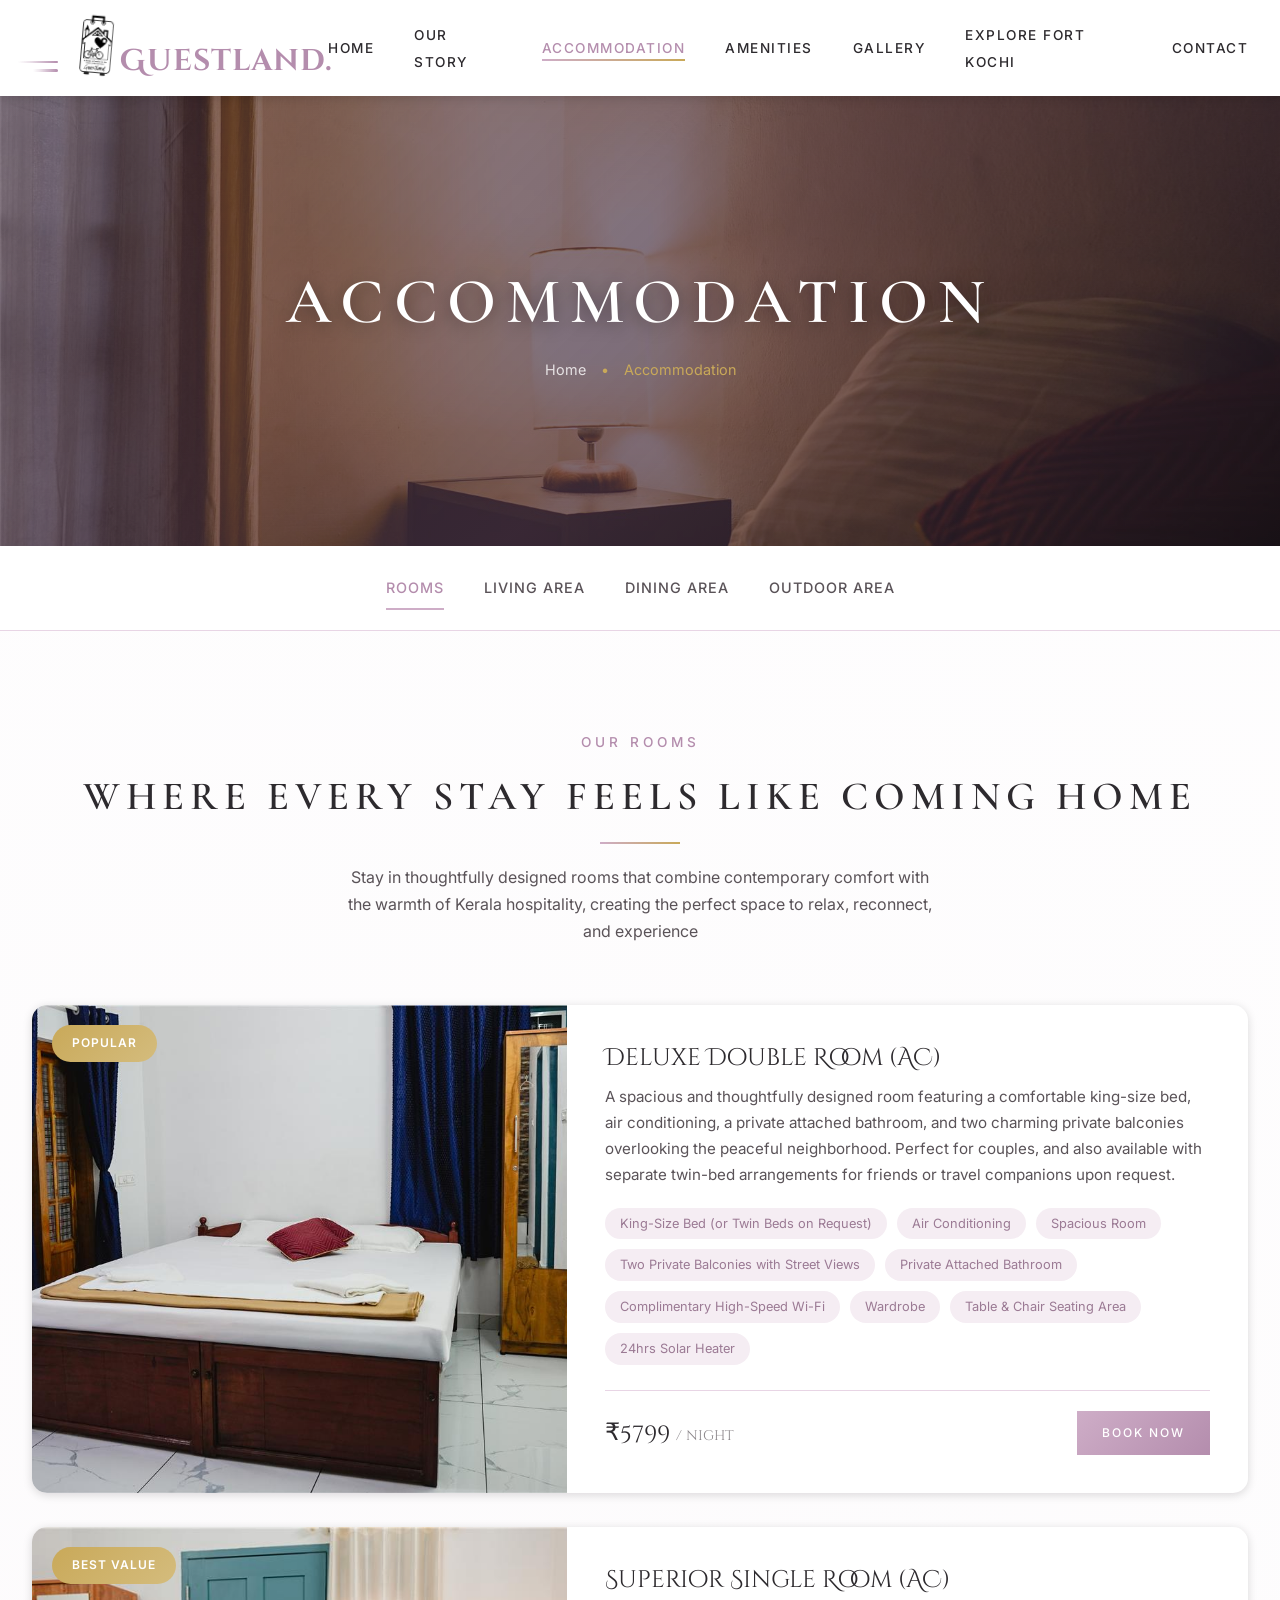
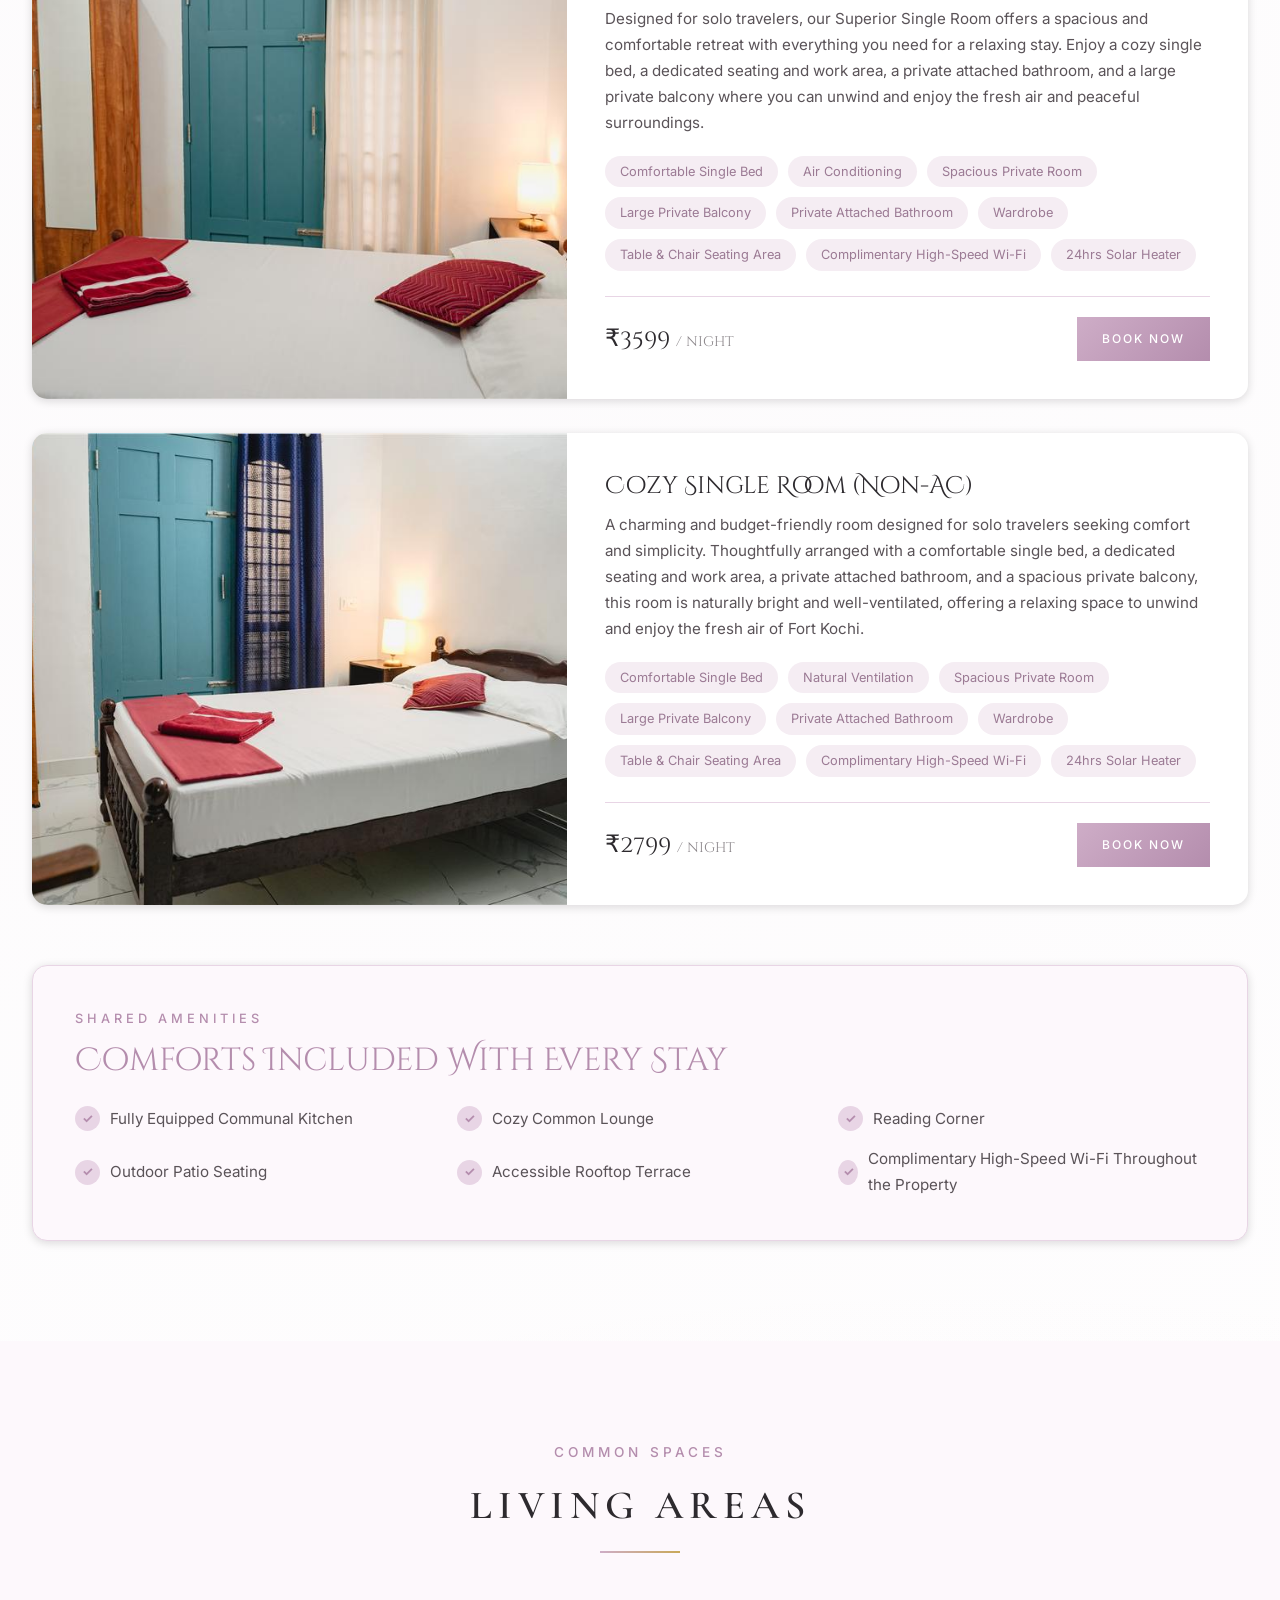
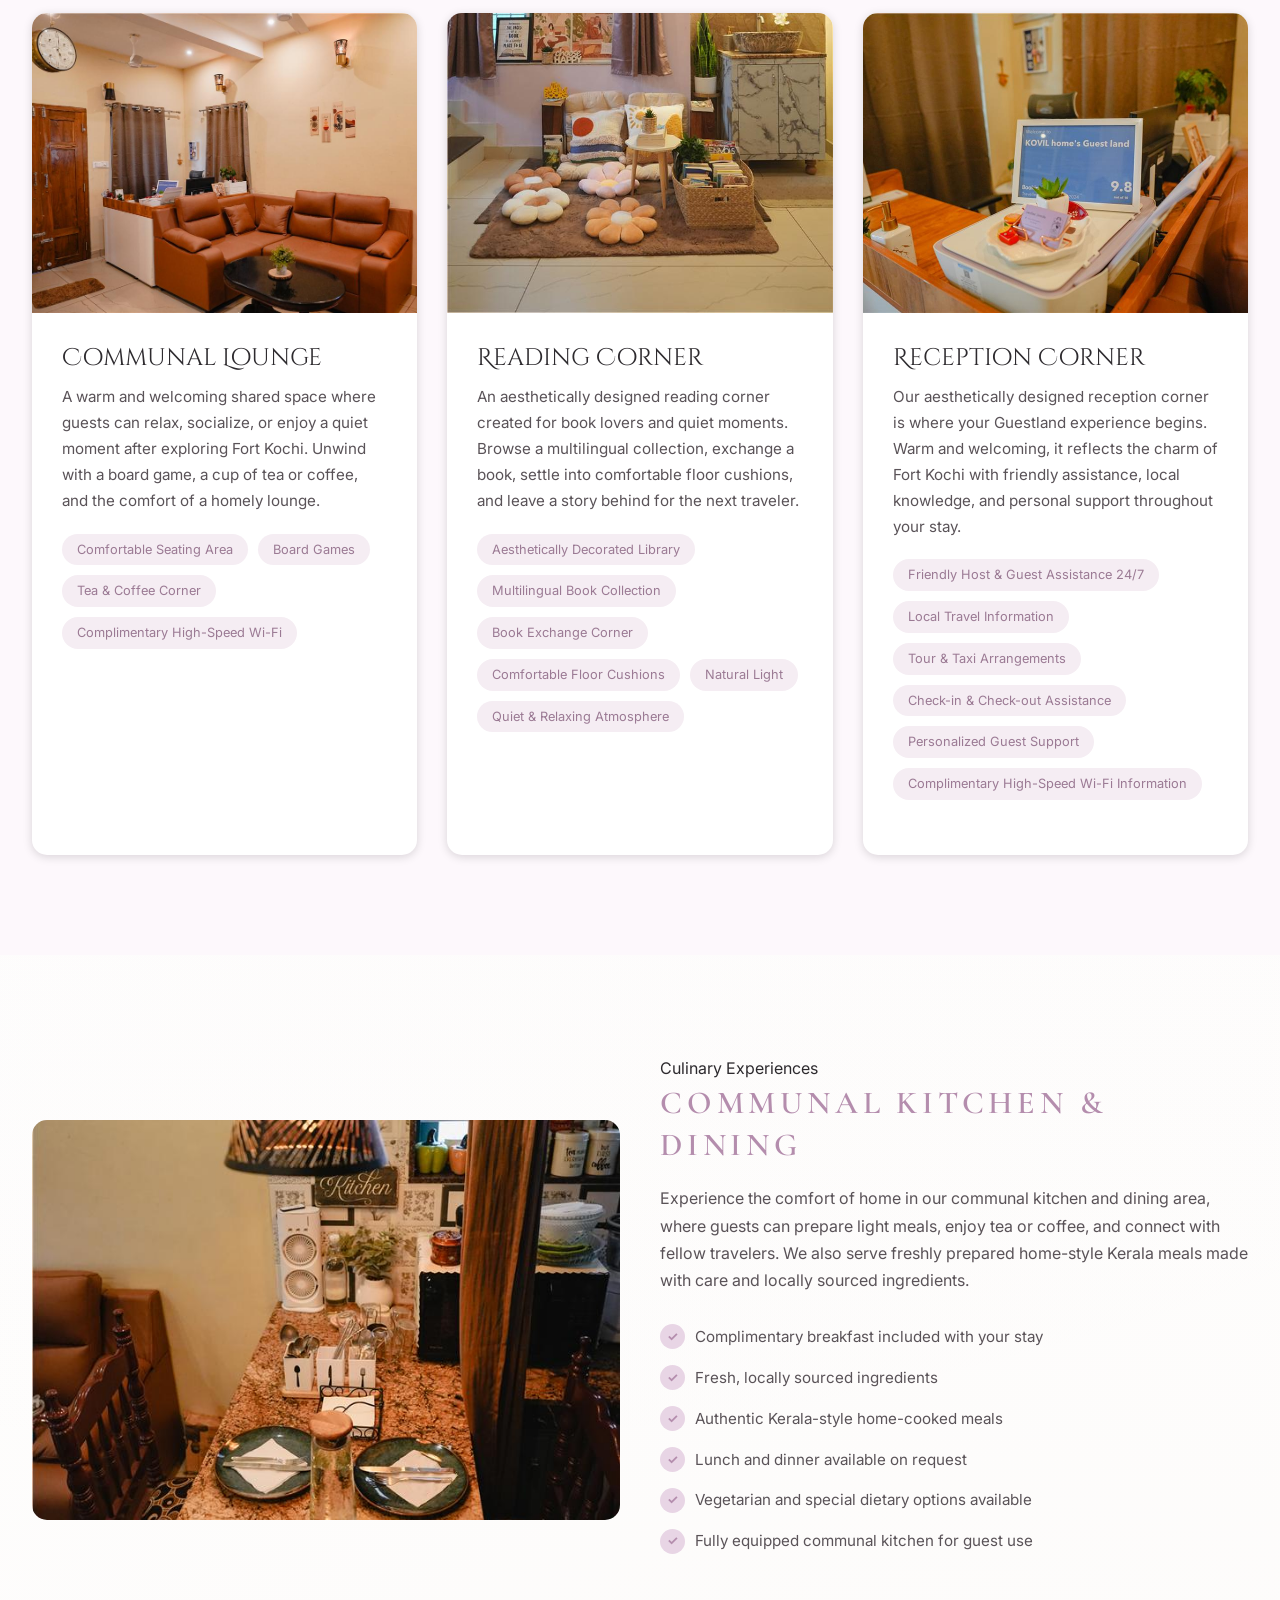
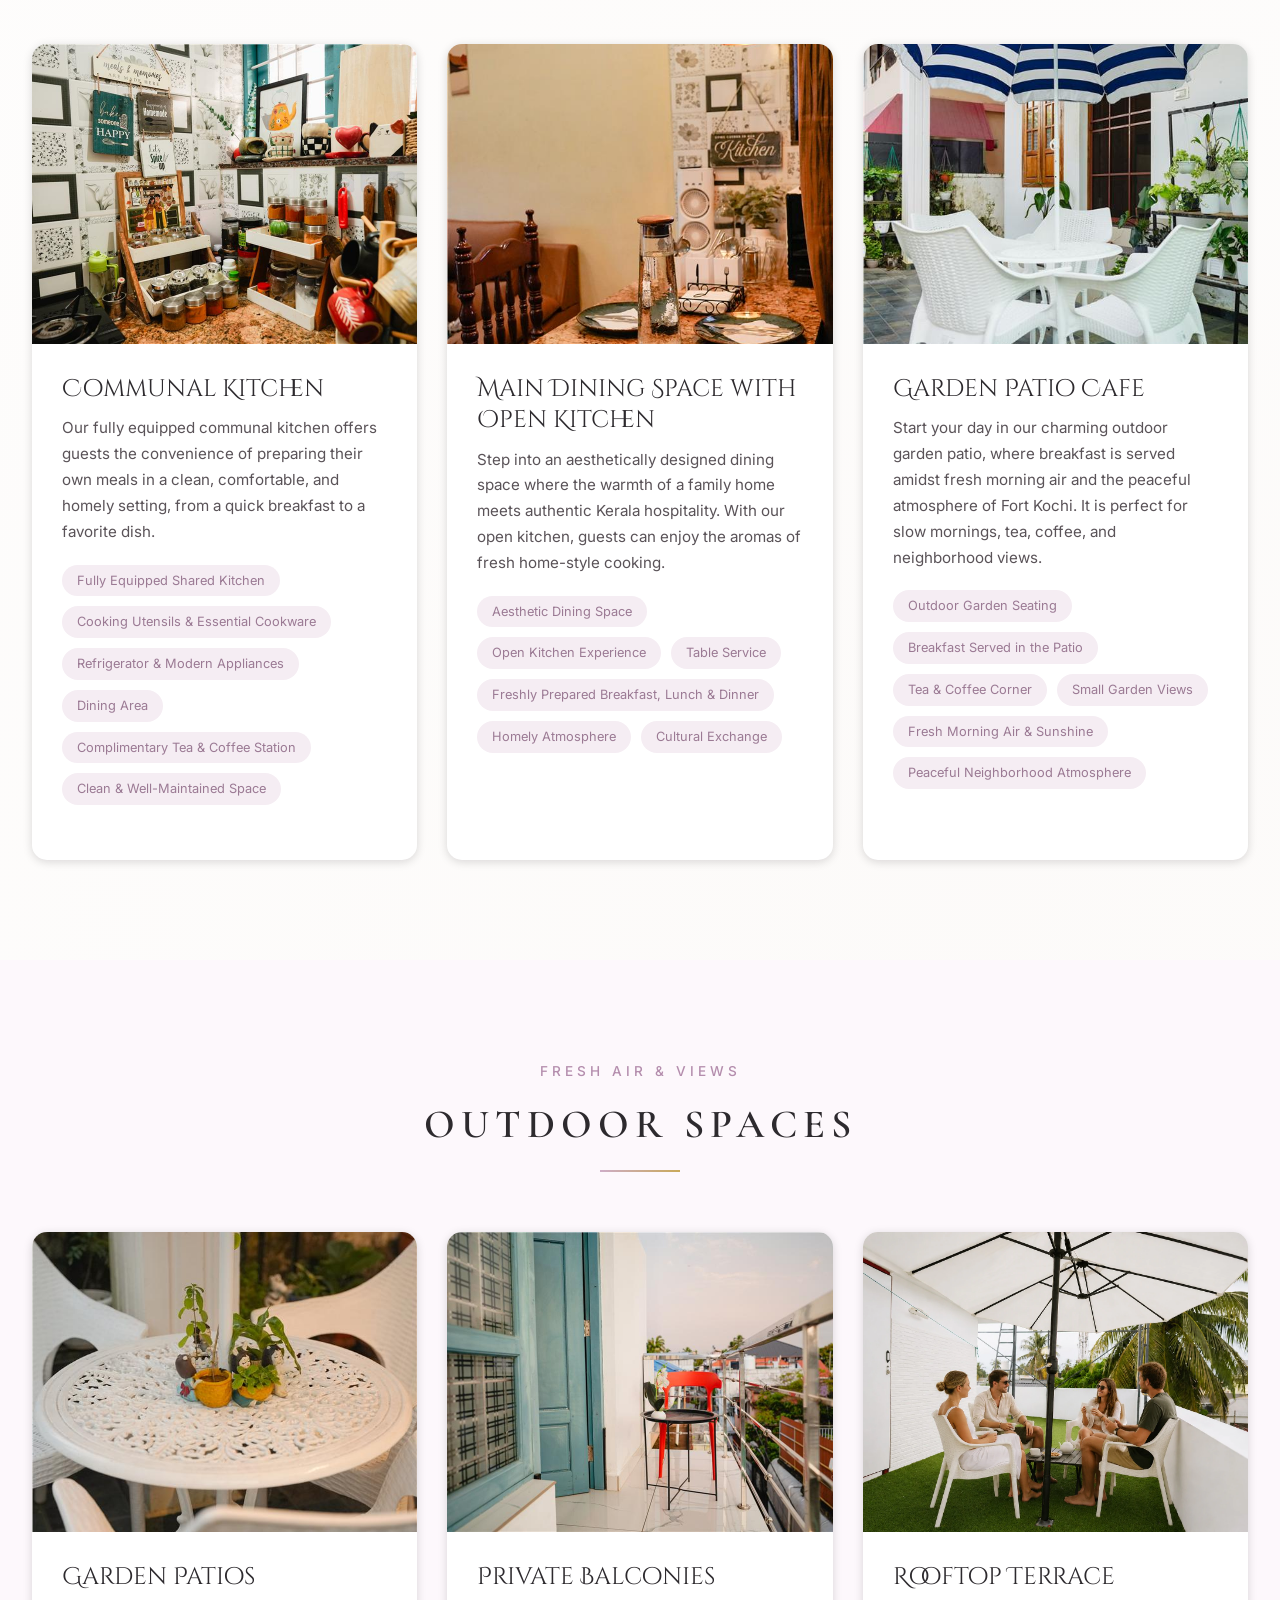
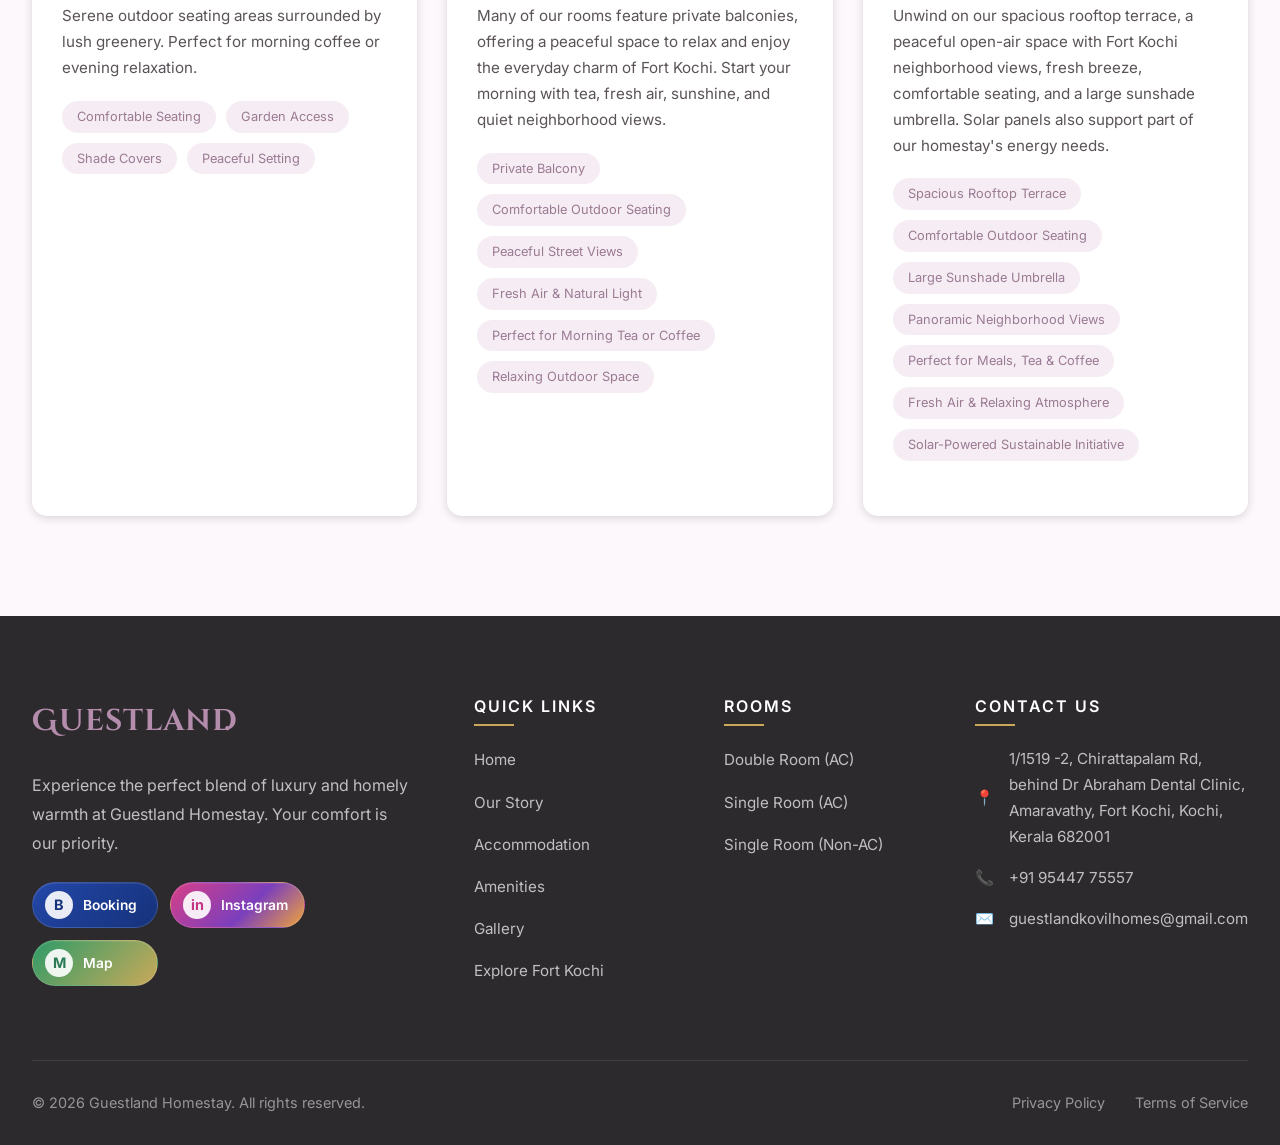
==== commit 8d0bcb7a: "image fix" ====
--- a/accommodation.html
+++ b/accommodation.html
@@ -210,7 +210,7 @@
                 <!-- Reading Corner -->
                 <div class="room-card">
                     <div class="room-card-image">
-                        <img src="images/optimized/reading-corner.jpg" alt="Reading Corner" loading="lazy">
+                        <img src="images/optimized/reading-area.jpg" alt="Reading Corner" loading="lazy" style="object-position: center bottom;">
                     </div>
                     <div class="room-card-content">
                         <h4>Reading Corner</h4>
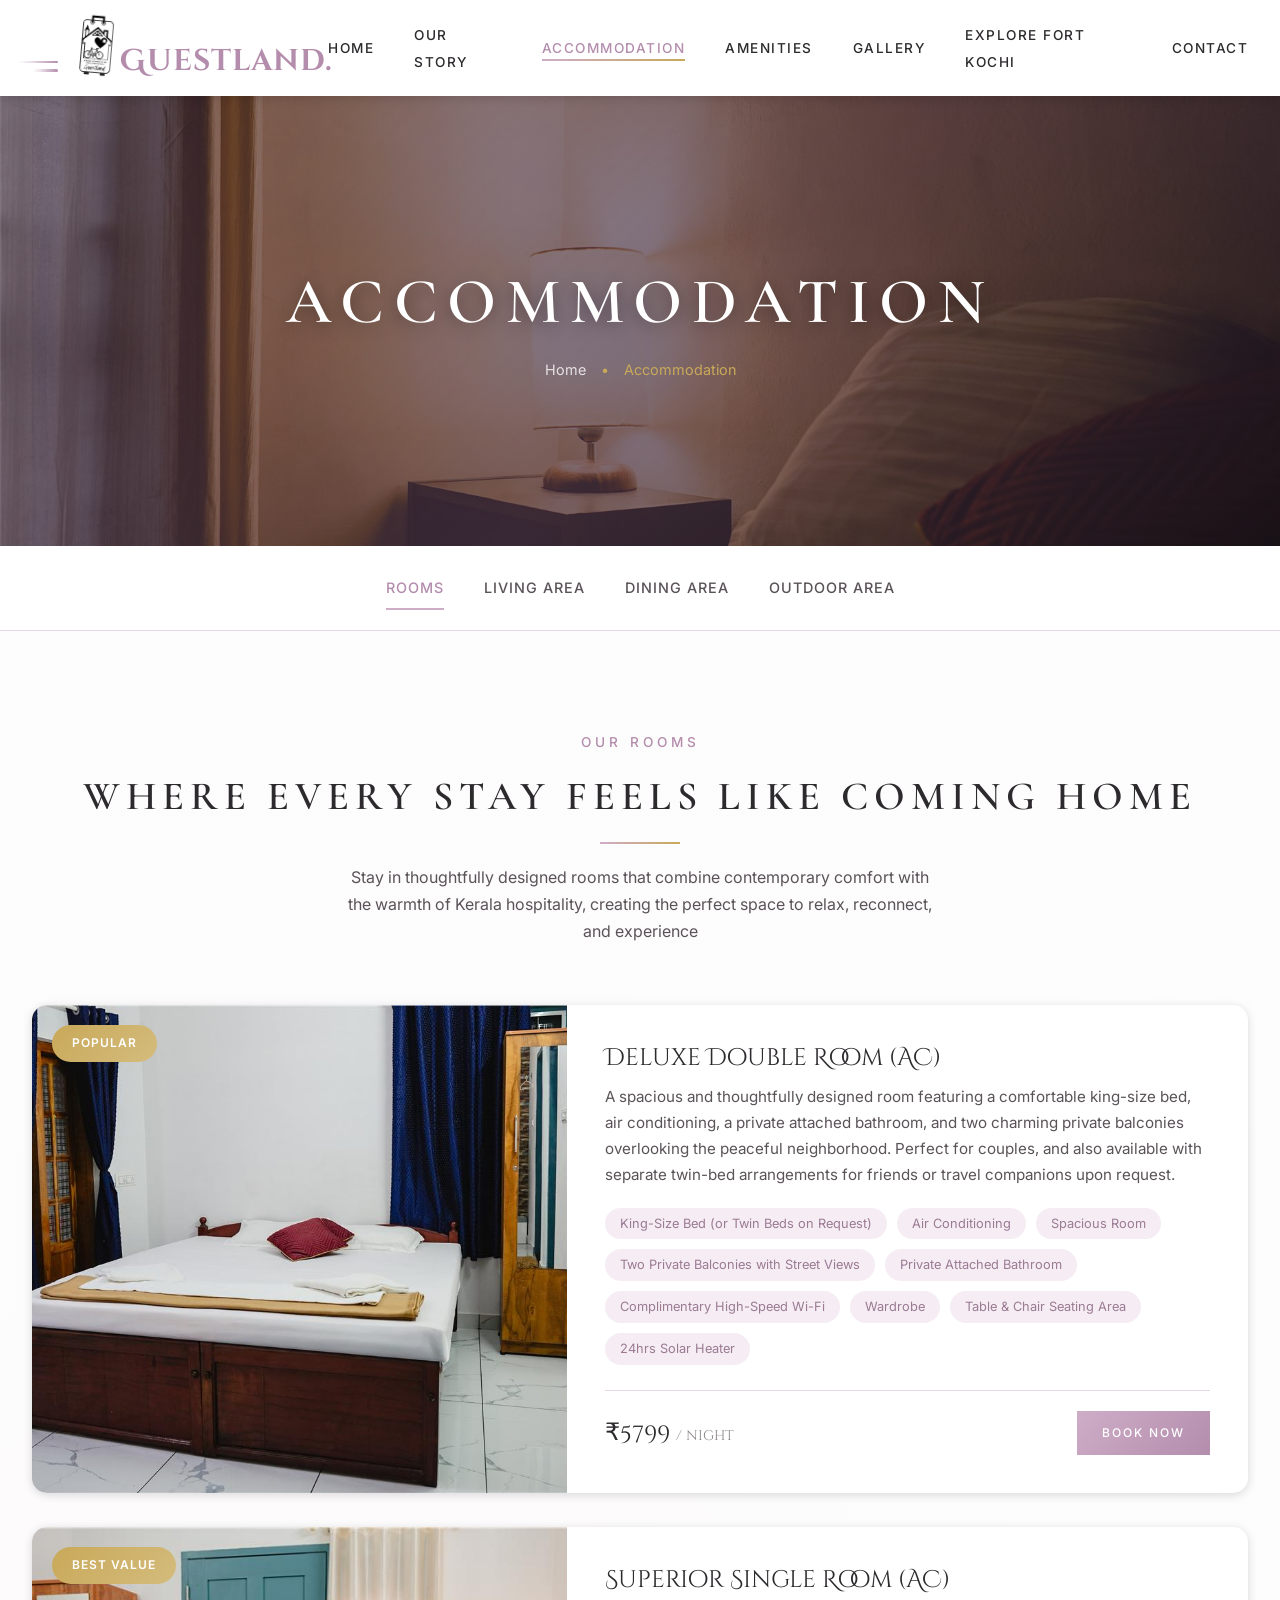
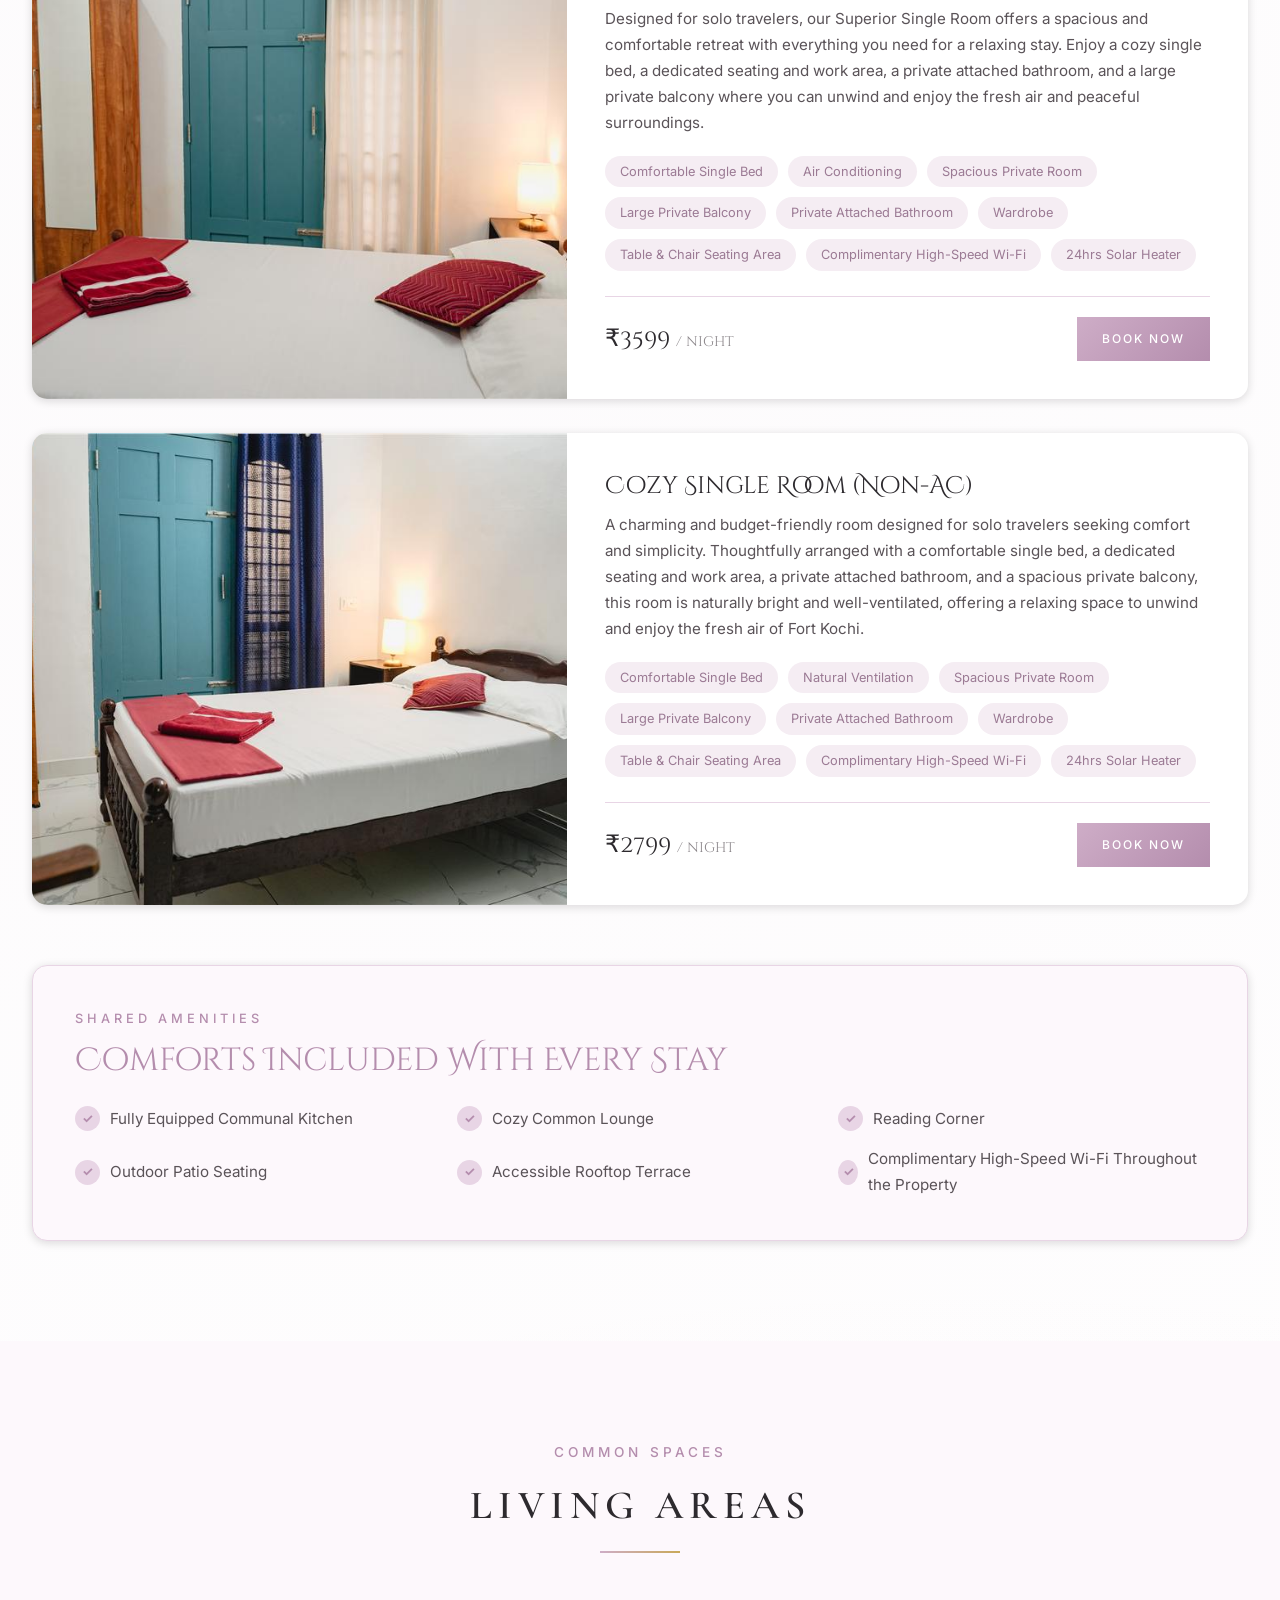
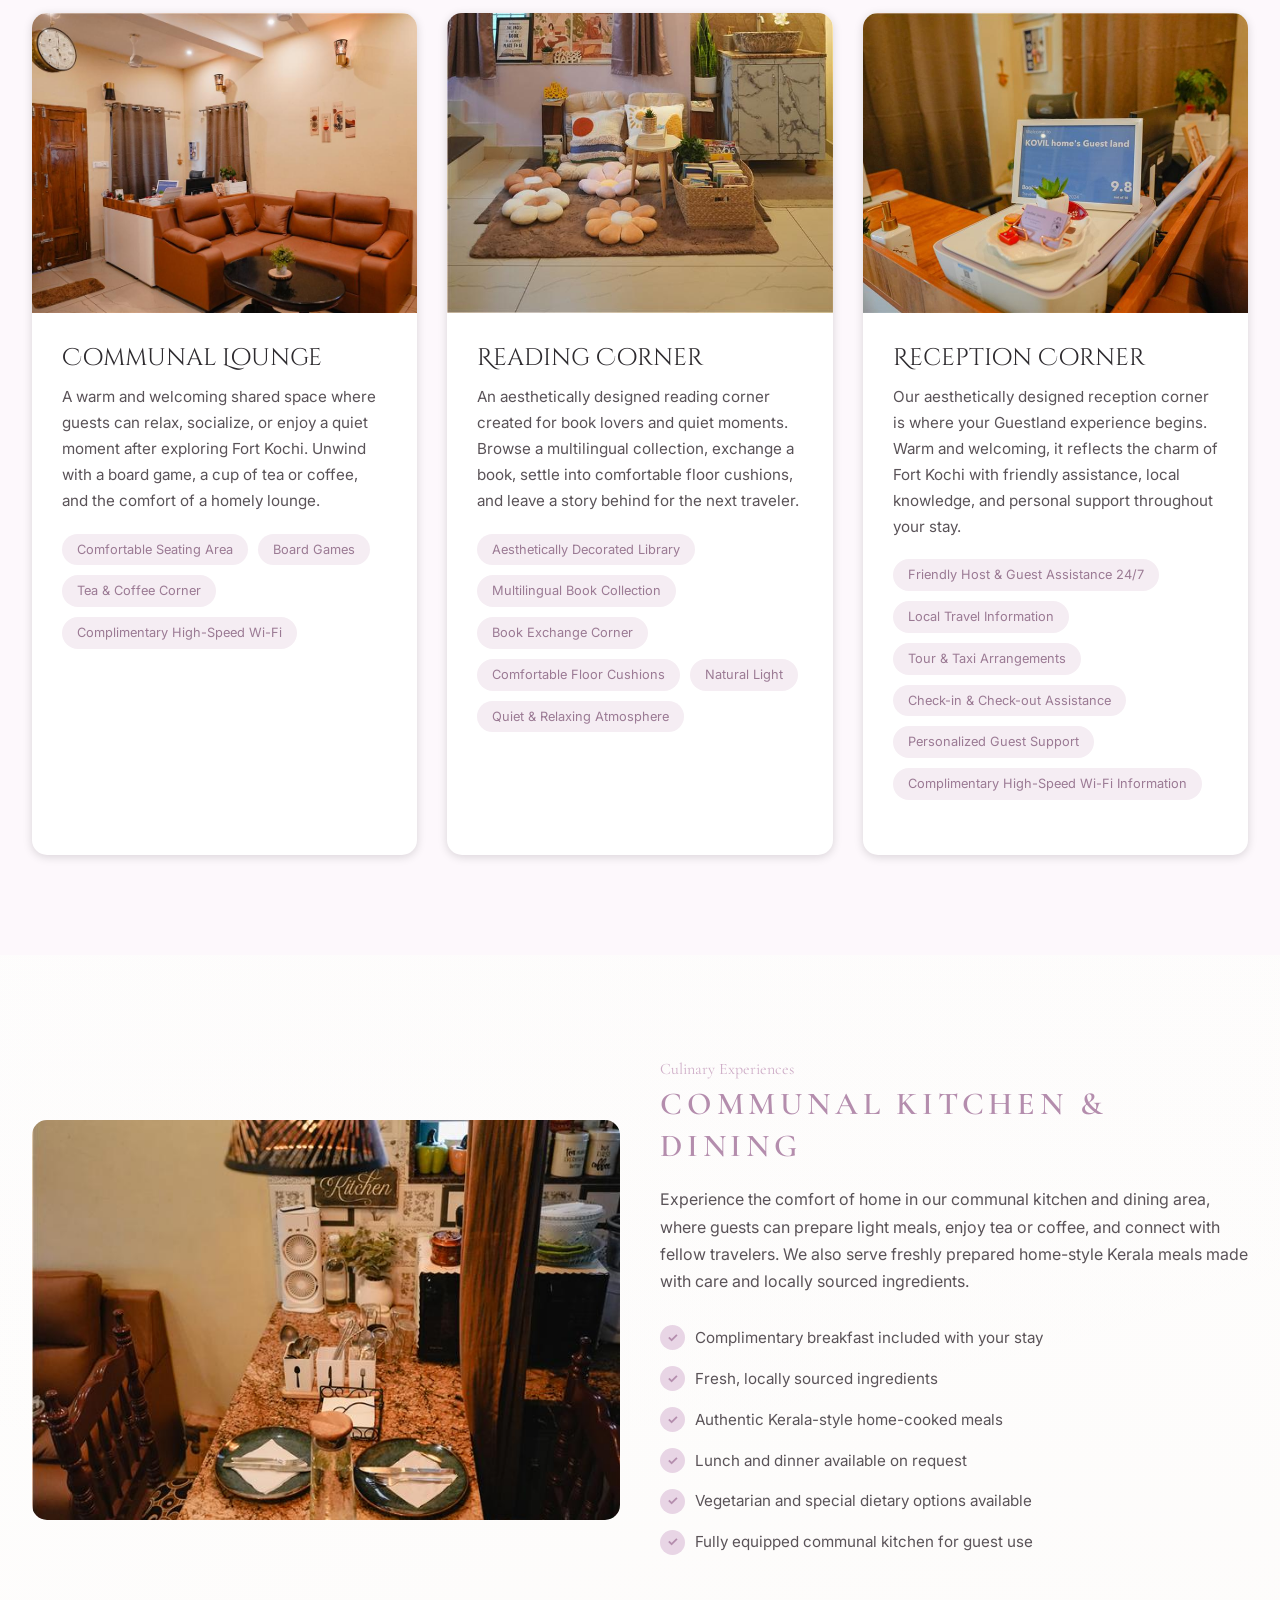
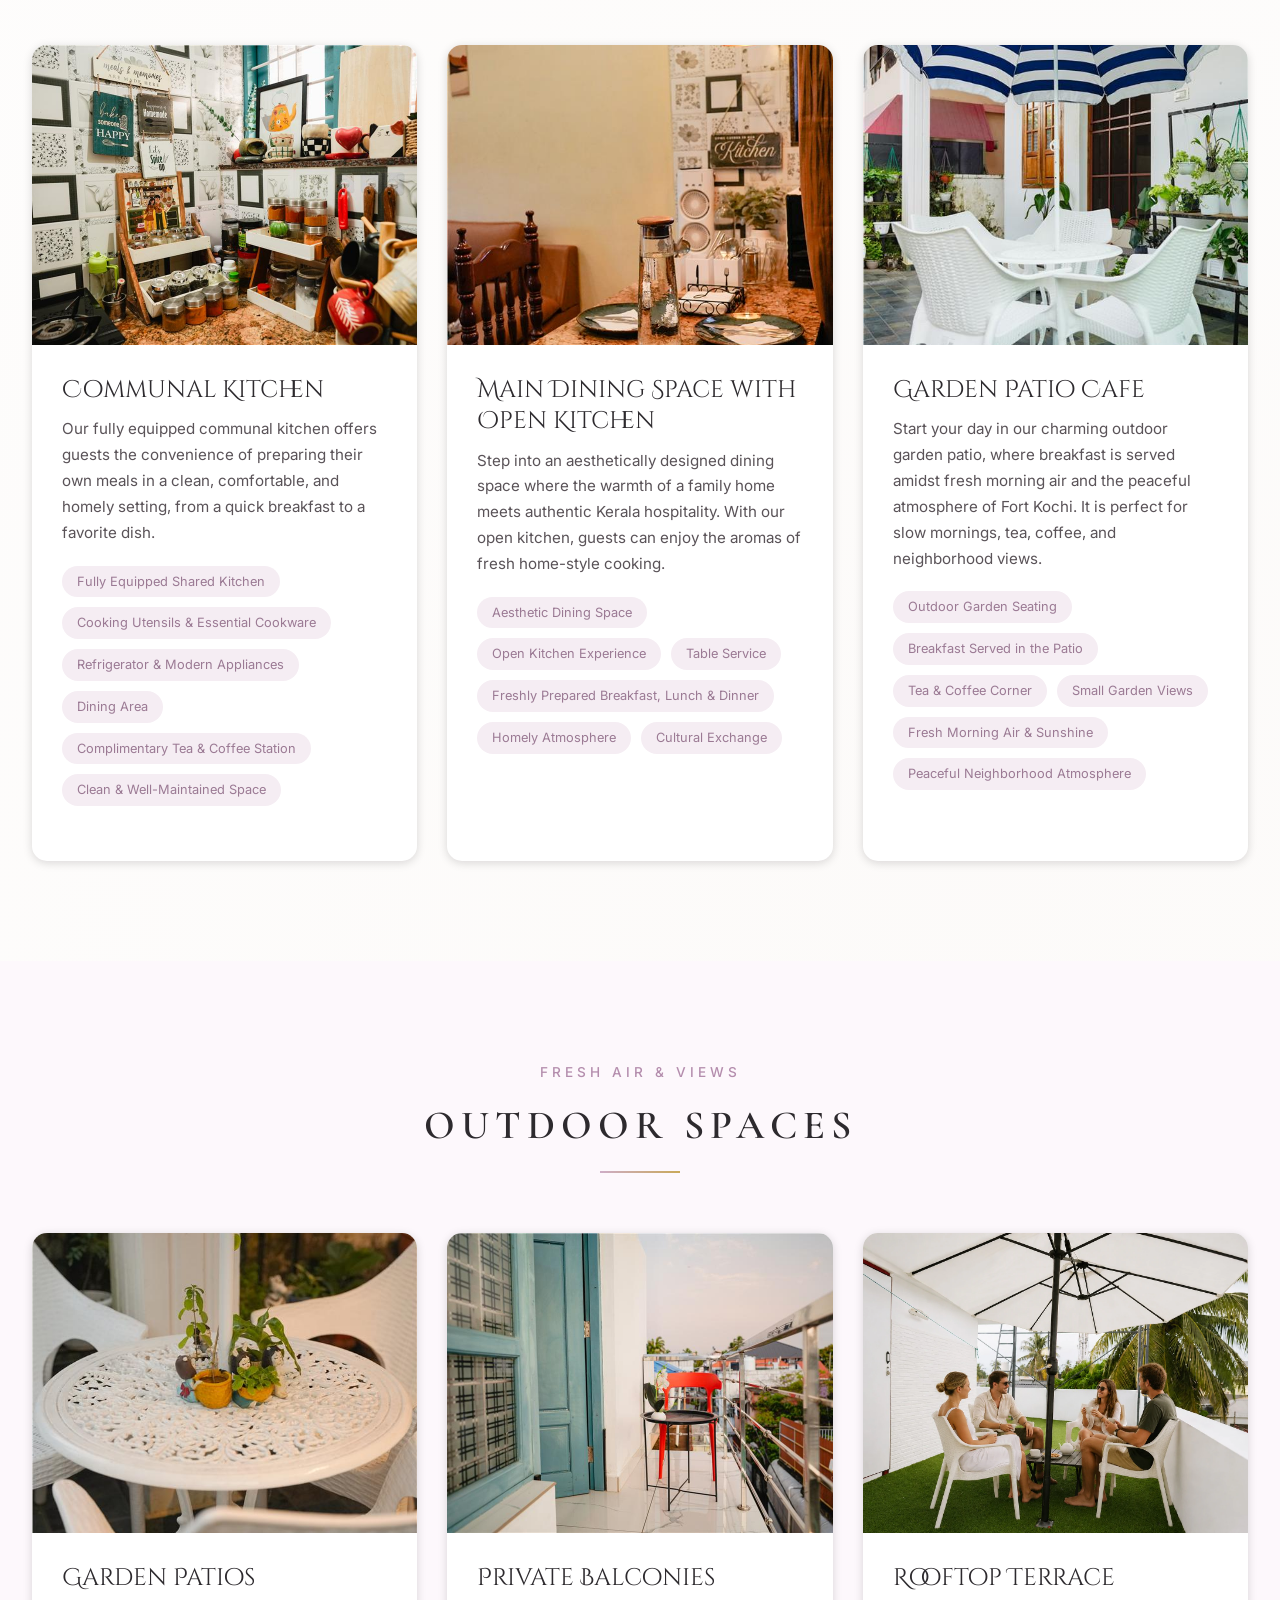
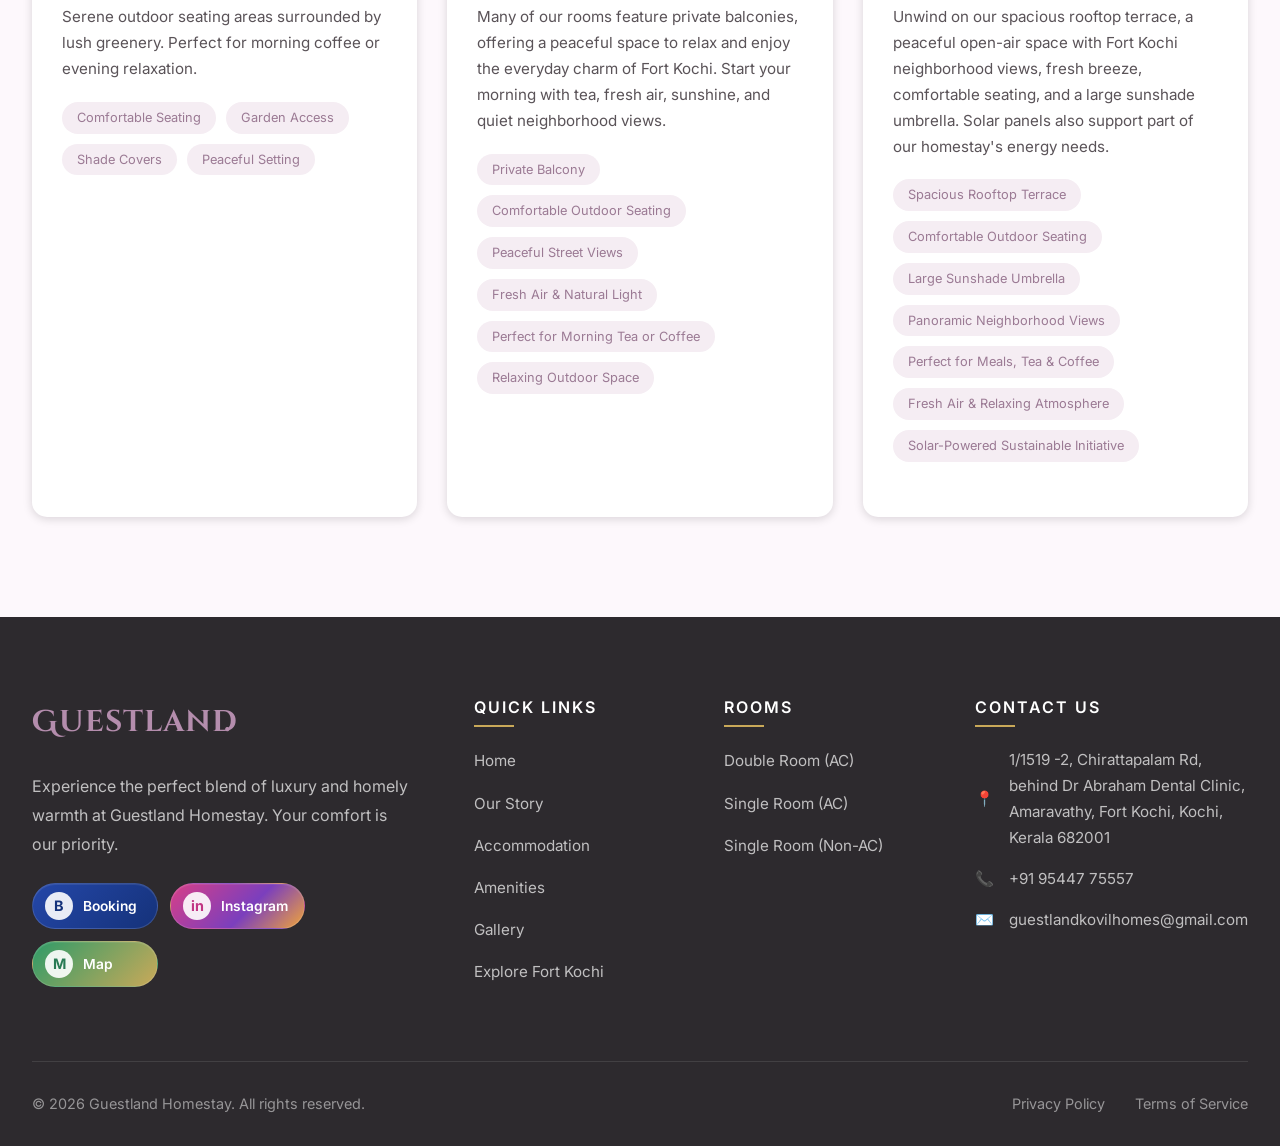
==== commit dd227288: "updated" ====
--- a/accommodation.html
+++ b/accommodation.html
@@ -256,7 +256,7 @@
                     <img src="images/optimized/dining-area.jpg" alt="Dining Area" loading="lazy">
                 </div>
                 <div class="area-header-content">
-                    <span class="subtitle">Culinary Experiences</span>
+                    <span class="subtitle culinary-subtitle">Culinary Experiences</span>
                     <h3>Communal Kitchen &amp; Dining</h3>
                     <p>Experience the comfort of home in our communal kitchen and dining area, where guests can prepare light meals, enjoy tea or coffee, and connect with fellow travelers. We also serve freshly prepared home-style Kerala meals made with care and locally sourced ingredients.</p>
                     <ul class="features-list" style="grid-template-columns: 1fr;">
@@ -411,7 +411,7 @@
                             <span class="social-icon">in</span>
                             <span class="social-label">Instagram</span>
                         </a>
-                        <a href="#" class="social-link footer-social-link map-link" aria-label="Find Guestland on the map" title="Map">
+                        <a href="https://www.google.com/maps/dir/?api=1&amp;destination=Guestland%20Homestay%2C%201%2F1519%2C%20Chirattapalam%20Road%2C%20Amaravathy%2C%20Fort%20Kochi%2C%20Kerala%20682001" class="social-link footer-social-link map-link" target="_blank" rel="noopener noreferrer" aria-label="Get directions to Guestland Homestay in Google Maps" title="Map">
                             <span class="social-icon">m</span>
                             <span class="social-label">Map</span>
                         </a>
--- a/css/style.css
+++ b/css/style.css
@@ -751,6 +751,10 @@
     object-position: 65% 65%;
 }
 
+.page-header .gallery-image-bg img {
+    object-position: center 20%;
+}
+
 .page-header .hero-overlay {
     background: linear-gradient(135deg, 
         rgba(64, 40, 58, 0.55) 0%,
@@ -995,15 +999,13 @@
 }
 
 .enhance-gap-image {
-    height: 270px;
     overflow: hidden;
     border-radius: 8px;
 }
 
 .enhance-gap-image img {
     width: 100%;
-    height: 100%;
-    object-fit: cover;
+    height: auto;
     display: block;
     transition: var(--transition-slow);
 }
@@ -2204,6 +2206,11 @@
     color: var(--primary-dark);
 }
 
+.area-header-content .culinary-subtitle {
+    font-family: var(--font-subheading);
+    color: var(--primary);
+}
+
 /* ============================================
    CONTACT SECTION
    ============================================ */
@@ -2224,15 +2231,14 @@
 
 .attractions-grid {
     display: grid;
-    grid-template-columns: repeat(2, minmax(0, 1fr));
-    align-items: stretch;
-    gap: 32px;
+    grid-template-columns: repeat(4, minmax(0, 1fr));
+    align-items: start;
+    gap: 24px;
 }
 
 .attraction-card {
     display: flex;
     flex-direction: column;
-    height: 100%;
     overflow: hidden;
     background: var(--white);
     border-radius: 15px;
@@ -2405,6 +2411,213 @@
     background: var(--primary);
     color: var(--white);
     transform: translateY(-5px);
+}
+
+/* Contact page: social, booking and map actions */
+.contact-connect {
+    position: relative;
+    margin-top: 44px;
+    padding-top: 28px;
+    border-top: 1px solid rgba(180, 141, 173, 0.24);
+}
+
+.contact-connect-heading {
+    display: flex;
+    align-items: flex-end;
+    gap: 18px;
+    margin-bottom: 20px;
+}
+
+.contact-connect-kicker {
+    display: block;
+    margin-bottom: 3px;
+    color: var(--primary-darker);
+    font-size: 0.68rem;
+    font-weight: 600;
+    letter-spacing: 1.8px;
+    text-transform: uppercase;
+}
+
+.contact-connect-heading h5 {
+    margin: 0;
+    font-family: var(--font-subheading);
+    font-size: 1.45rem;
+    font-weight: 600;
+    letter-spacing: 0.02em;
+}
+
+.contact-connect-line {
+    flex: 1;
+    height: 1px;
+    margin-bottom: 8px;
+    background: linear-gradient(90deg, var(--primary-light), transparent);
+}
+
+.contact-connect-grid {
+    display: grid;
+    grid-template-columns: repeat(3, minmax(0, 1fr));
+    gap: 12px;
+}
+
+.contact-connect-card {
+    position: relative;
+    display: grid;
+    grid-template-columns: 44px minmax(0, 1fr);
+    align-items: center;
+    gap: 11px;
+    min-height: 116px;
+    padding: 16px 14px;
+    overflow: hidden;
+    border: 1px solid rgba(180, 141, 173, 0.22);
+    border-radius: 16px;
+    color: var(--text-dark);
+    background: linear-gradient(145deg, #fff 10%, var(--cream) 100%);
+    box-shadow: 0 8px 24px rgba(94, 64, 87, 0.08);
+    isolation: isolate;
+}
+
+.contact-connect-card::before {
+    content: "";
+    position: absolute;
+    right: -32px;
+    bottom: -42px;
+    width: 100px;
+    height: 100px;
+    border-radius: 50%;
+    background: var(--card-glow, rgba(206, 173, 199, 0.2));
+    transition: transform var(--transition-medium);
+    z-index: -1;
+}
+
+.contact-connect-card:hover,
+.contact-connect-card:focus-visible {
+    color: var(--text-dark);
+    border-color: rgba(180, 141, 173, 0.5);
+    box-shadow: 0 16px 34px rgba(94, 64, 87, 0.16);
+    transform: translateY(-5px);
+    outline: none;
+}
+
+.contact-connect-card:hover::before,
+.contact-connect-card:focus-visible::before {
+    transform: scale(1.45);
+}
+
+.contact-connect-icon {
+    display: grid;
+    place-items: center;
+    width: 44px;
+    height: 44px;
+    border-radius: 13px;
+    color: var(--white);
+    background: var(--card-accent, var(--primary-dark));
+    box-shadow: 0 8px 18px var(--icon-shadow, rgba(180, 141, 173, 0.3));
+}
+
+.contact-connect-icon svg {
+    width: 23px;
+    height: 23px;
+    fill: none;
+    stroke: currentColor;
+    stroke-width: 1.75;
+    stroke-linecap: round;
+    stroke-linejoin: round;
+}
+
+.contact-connect-icon .icon-fill {
+    fill: currentColor;
+    stroke: none;
+}
+
+.contact-booking-icon {
+    font-size: 1.08rem;
+    font-weight: 700;
+    letter-spacing: -1px;
+}
+
+.contact-connect-copy {
+    min-width: 0;
+}
+
+.contact-connect-copy strong,
+.contact-connect-copy small {
+    display: block;
+}
+
+.contact-connect-copy strong {
+    font-size: 0.86rem;
+    font-weight: 600;
+    line-height: 1.3;
+}
+
+.contact-connect-copy small {
+    margin-top: 4px;
+    overflow: hidden;
+    color: var(--text-light);
+    font-size: 0.65rem;
+    line-height: 1.35;
+    text-overflow: ellipsis;
+}
+
+.contact-connect-arrow {
+    position: absolute;
+    right: 12px;
+    bottom: 9px;
+    color: var(--primary-darker);
+    font-size: 0.86rem;
+    transition: transform var(--transition-fast);
+}
+
+.contact-connect-card:hover .contact-connect-arrow,
+.contact-connect-card:focus-visible .contact-connect-arrow {
+    transform: translate(2px, -2px);
+}
+
+.contact-instagram {
+    --card-accent: linear-gradient(135deg, #7c3fbd, #d83f87 58%, #ee9a36);
+    --card-glow: rgba(216, 63, 135, 0.15);
+    --icon-shadow: rgba(193, 53, 132, 0.24);
+}
+
+.contact-booking {
+    --card-accent: linear-gradient(135deg, #2d59bd, #163c8c);
+    --card-glow: rgba(36, 71, 168, 0.13);
+    --icon-shadow: rgba(21, 50, 122, 0.22);
+}
+
+.contact-map {
+    --card-accent: linear-gradient(135deg, #3c9b71, #237b56);
+    --card-glow: rgba(47, 155, 104, 0.13);
+    --icon-shadow: rgba(40, 123, 84, 0.22);
+}
+
+@media (max-width: 1200px) and (min-width: 993px) {
+    .contact-connect-grid {
+        grid-template-columns: 1fr;
+    }
+
+    .contact-connect-card {
+        min-height: 82px;
+    }
+}
+
+@media (max-width: 620px) {
+    .contact-connect-grid {
+        grid-template-columns: 1fr;
+    }
+
+    .contact-connect-card {
+        min-height: 82px;
+        padding: 14px 16px;
+    }
+
+    .contact-connect-copy strong {
+        font-size: 0.92rem;
+    }
+
+    .contact-connect-copy small {
+        font-size: 0.72rem;
+    }
 }
 
 .footer-social-links {
@@ -2737,6 +2950,10 @@
 }
 
 @media (max-width: 992px) {
+    .attractions-grid {
+        grid-template-columns: repeat(2, minmax(0, 1fr));
+    }
+
     .welcome-grid {
         grid-template-columns: 1fr;
         gap: 60px;
@@ -2905,7 +3122,7 @@
     /* Keep the complete guest photo visible on narrow screens. The carousel's
        fixed card proportions otherwise crop tall portraits and wide group shots. */
     .guest-memory-card.is-loaded .guest-memory-media {
-        background: #3d303b;
+        background: var(--primary);
     }
 
     .guest-memory-card img,
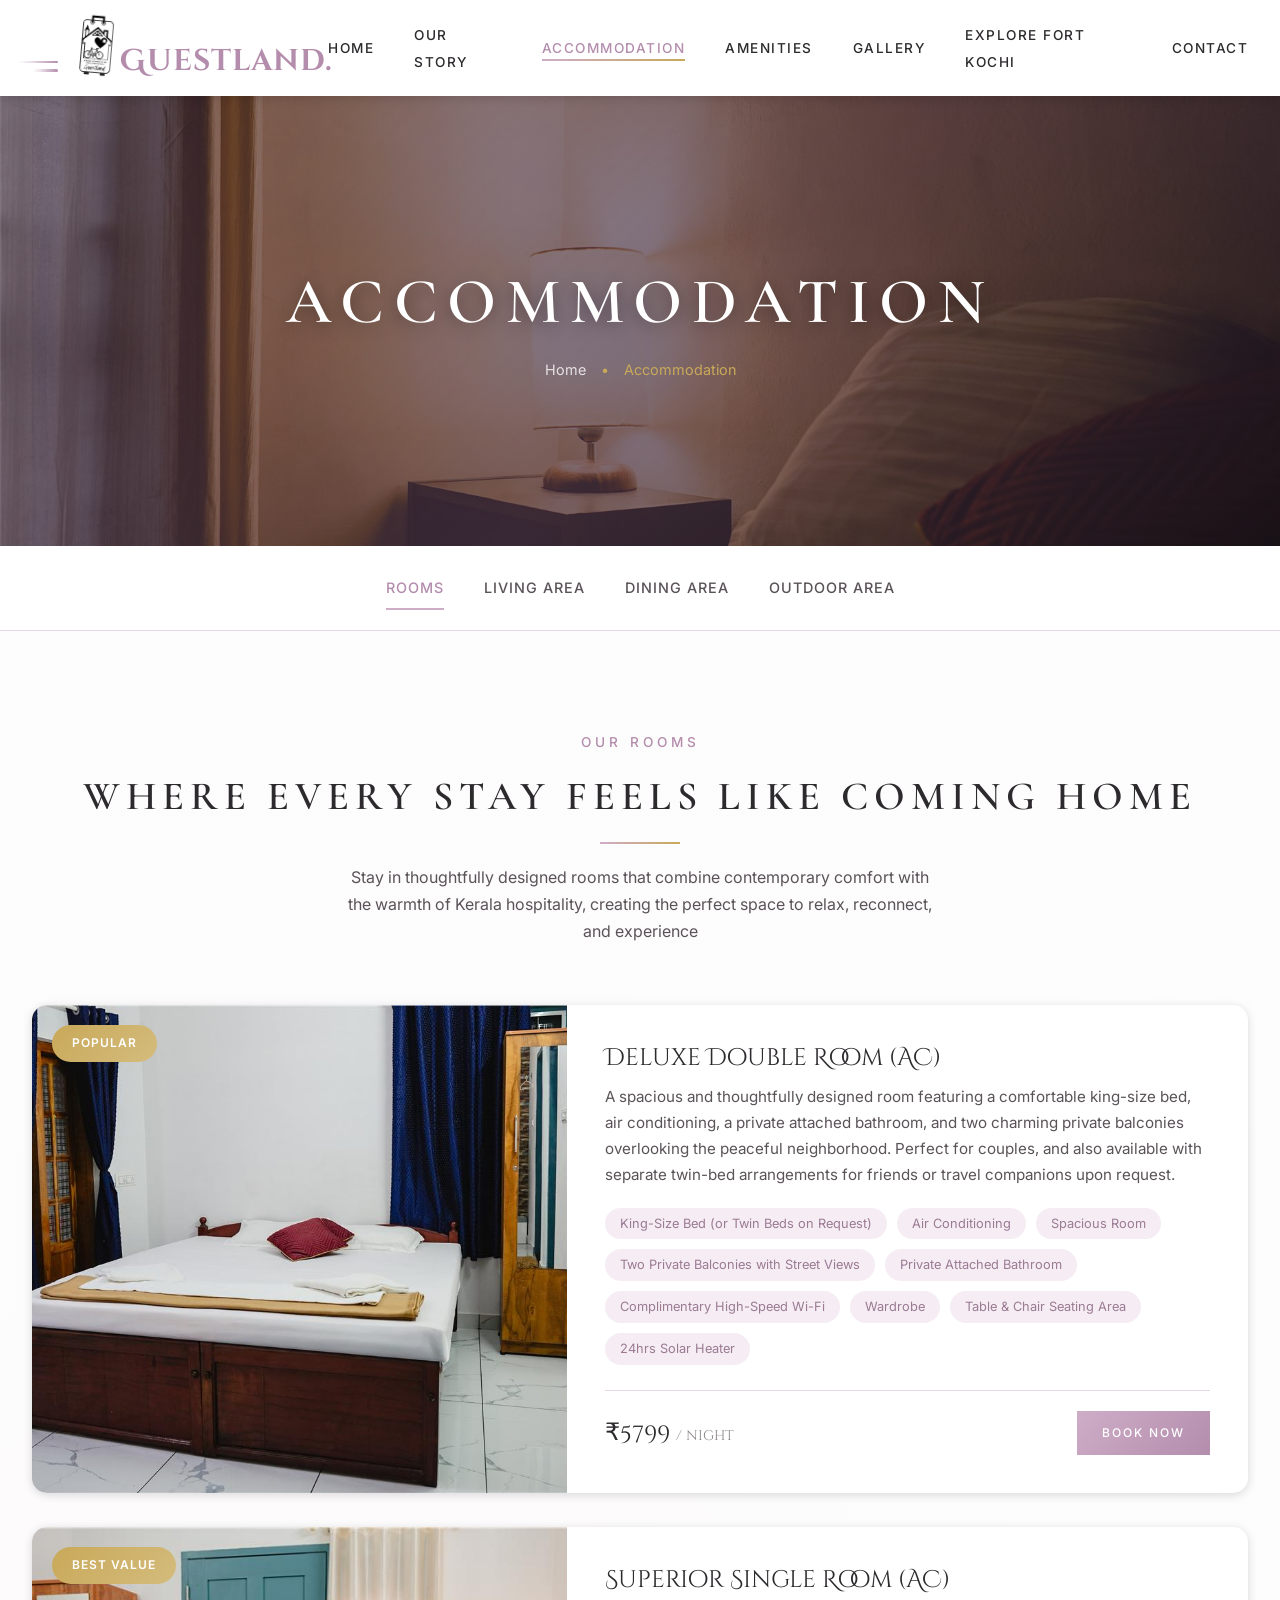
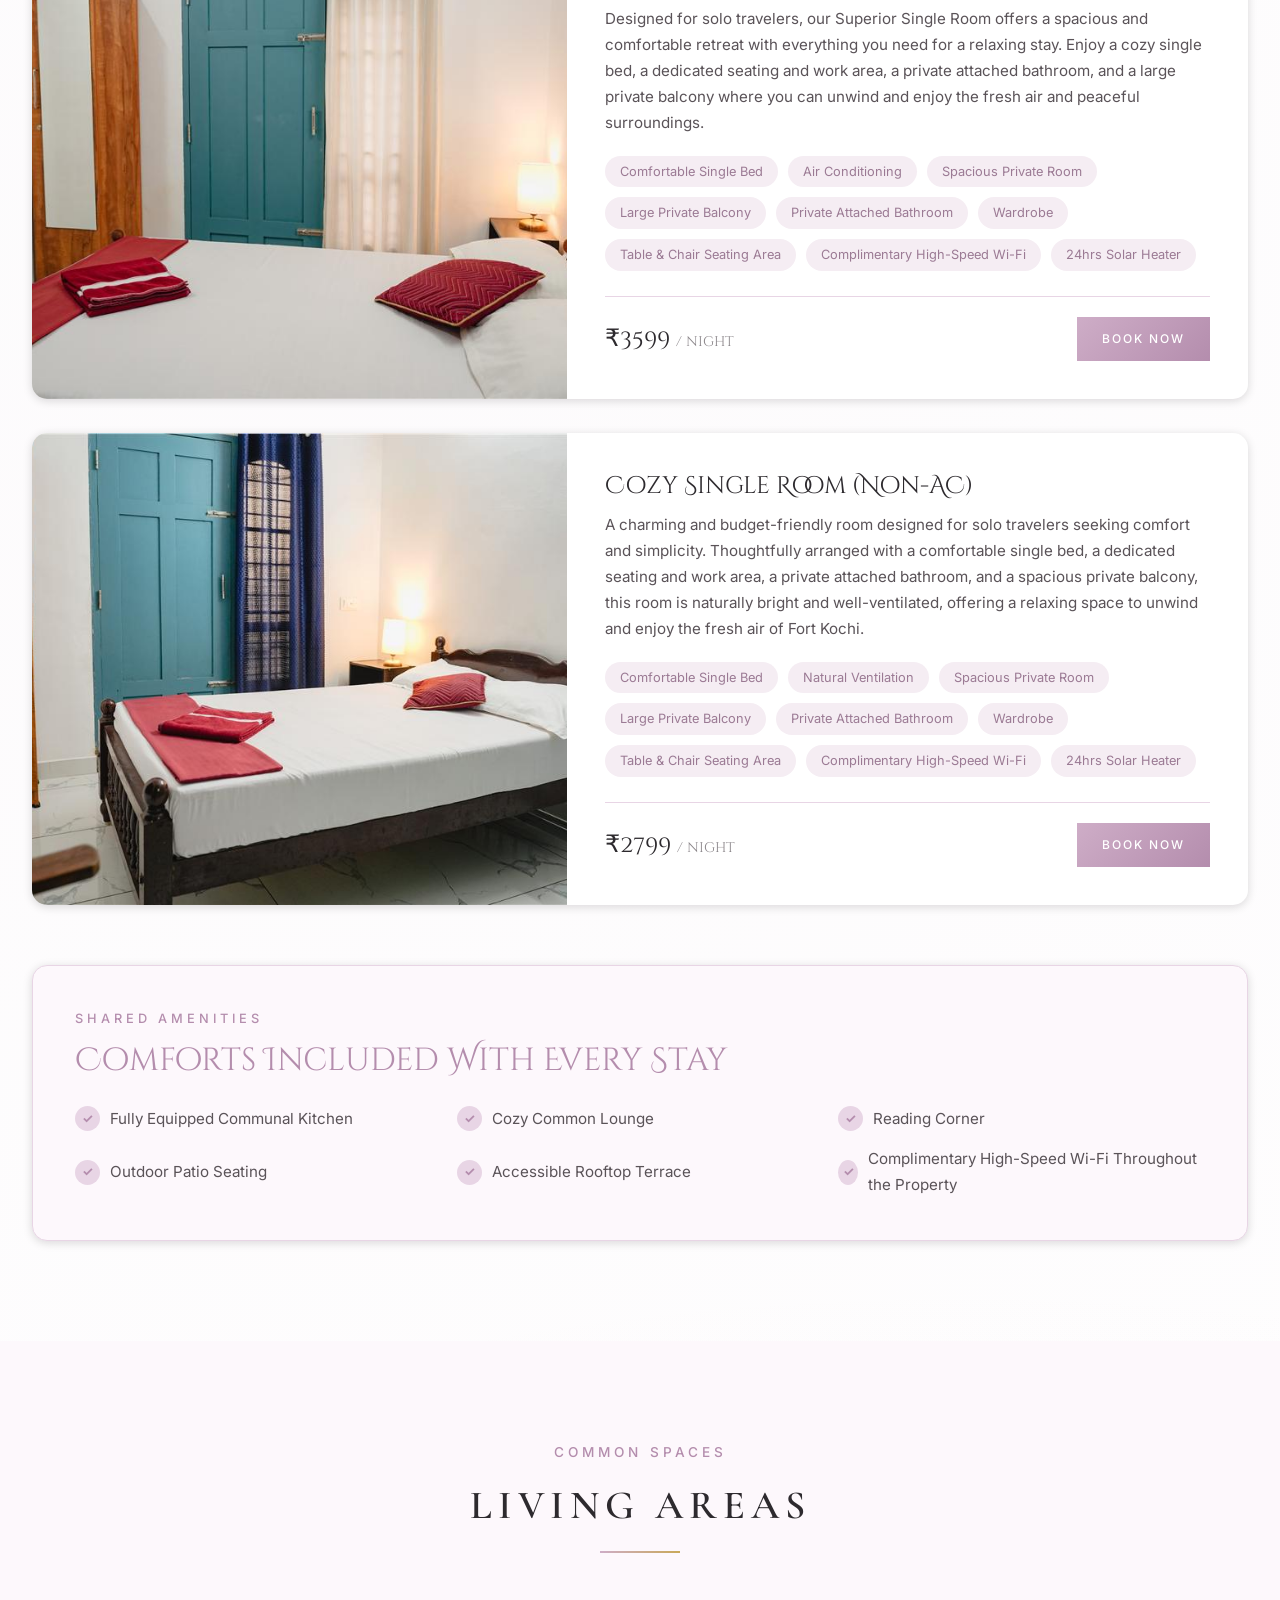
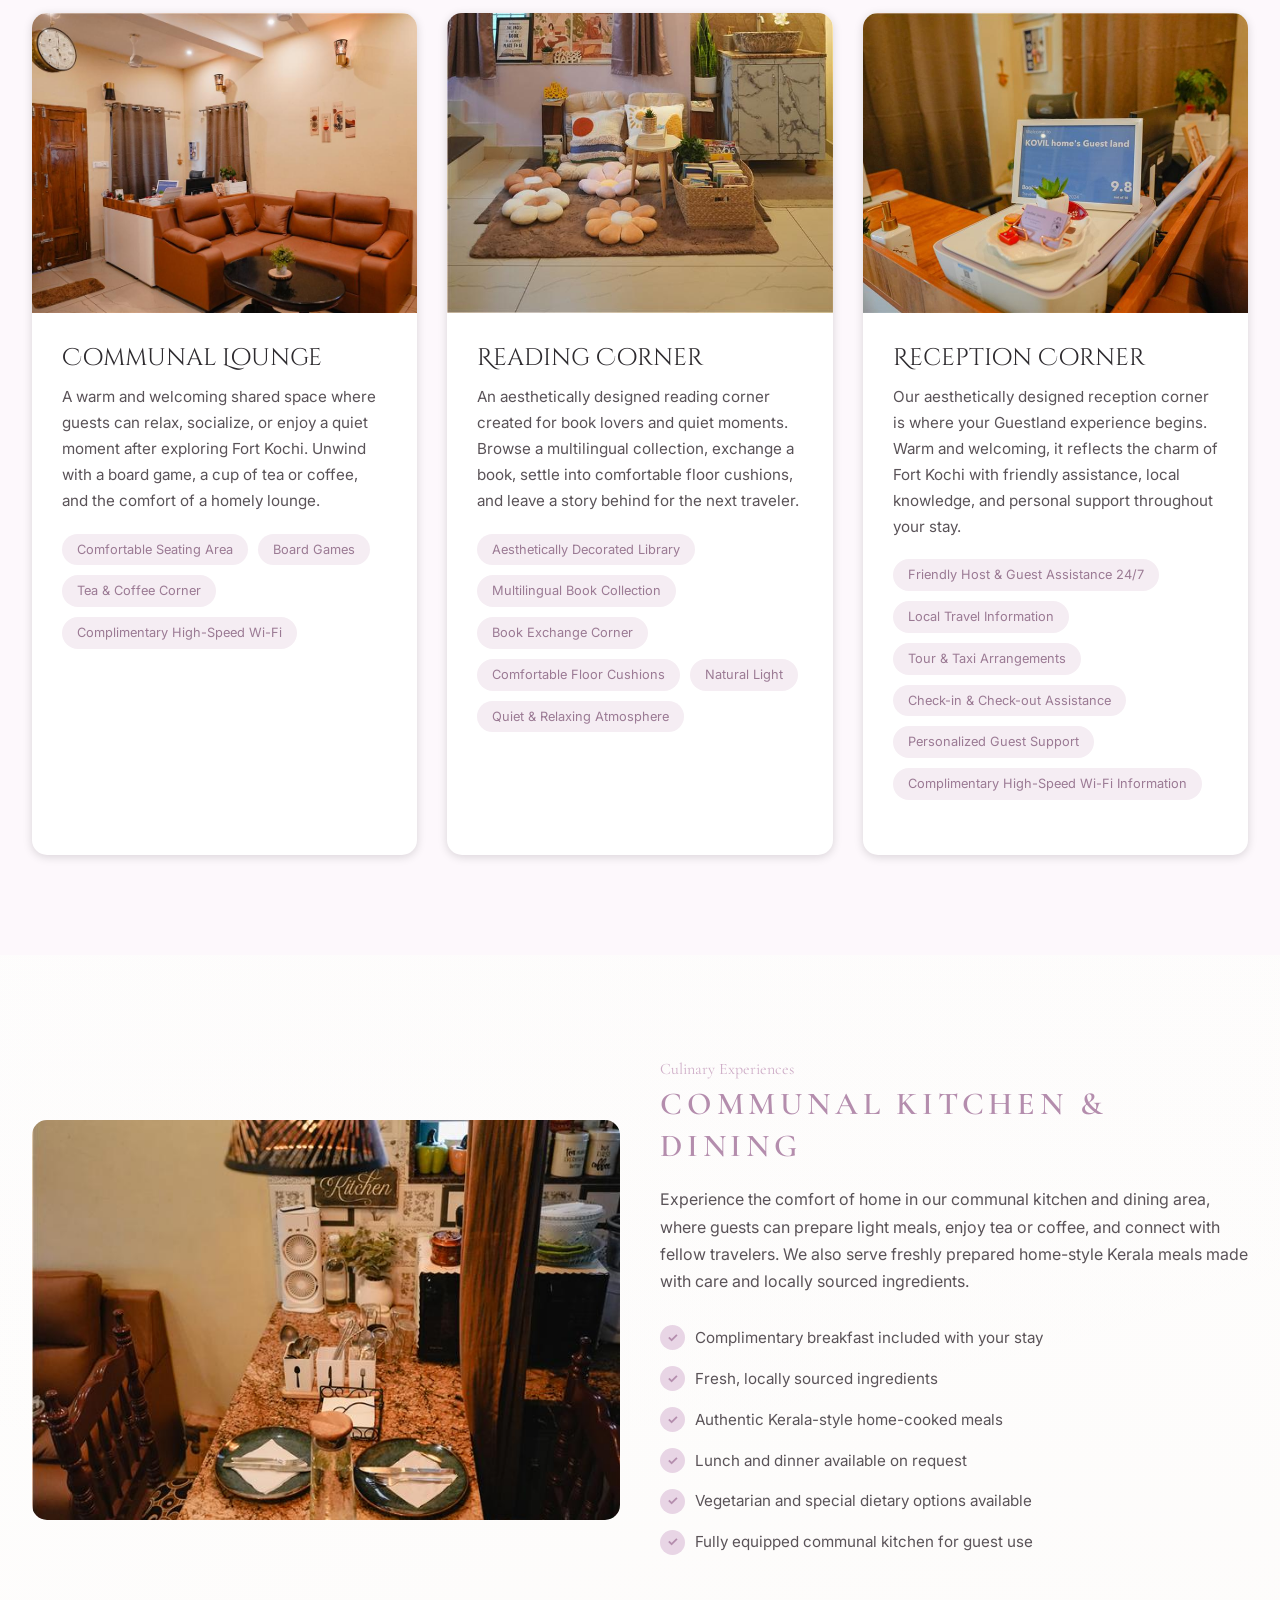
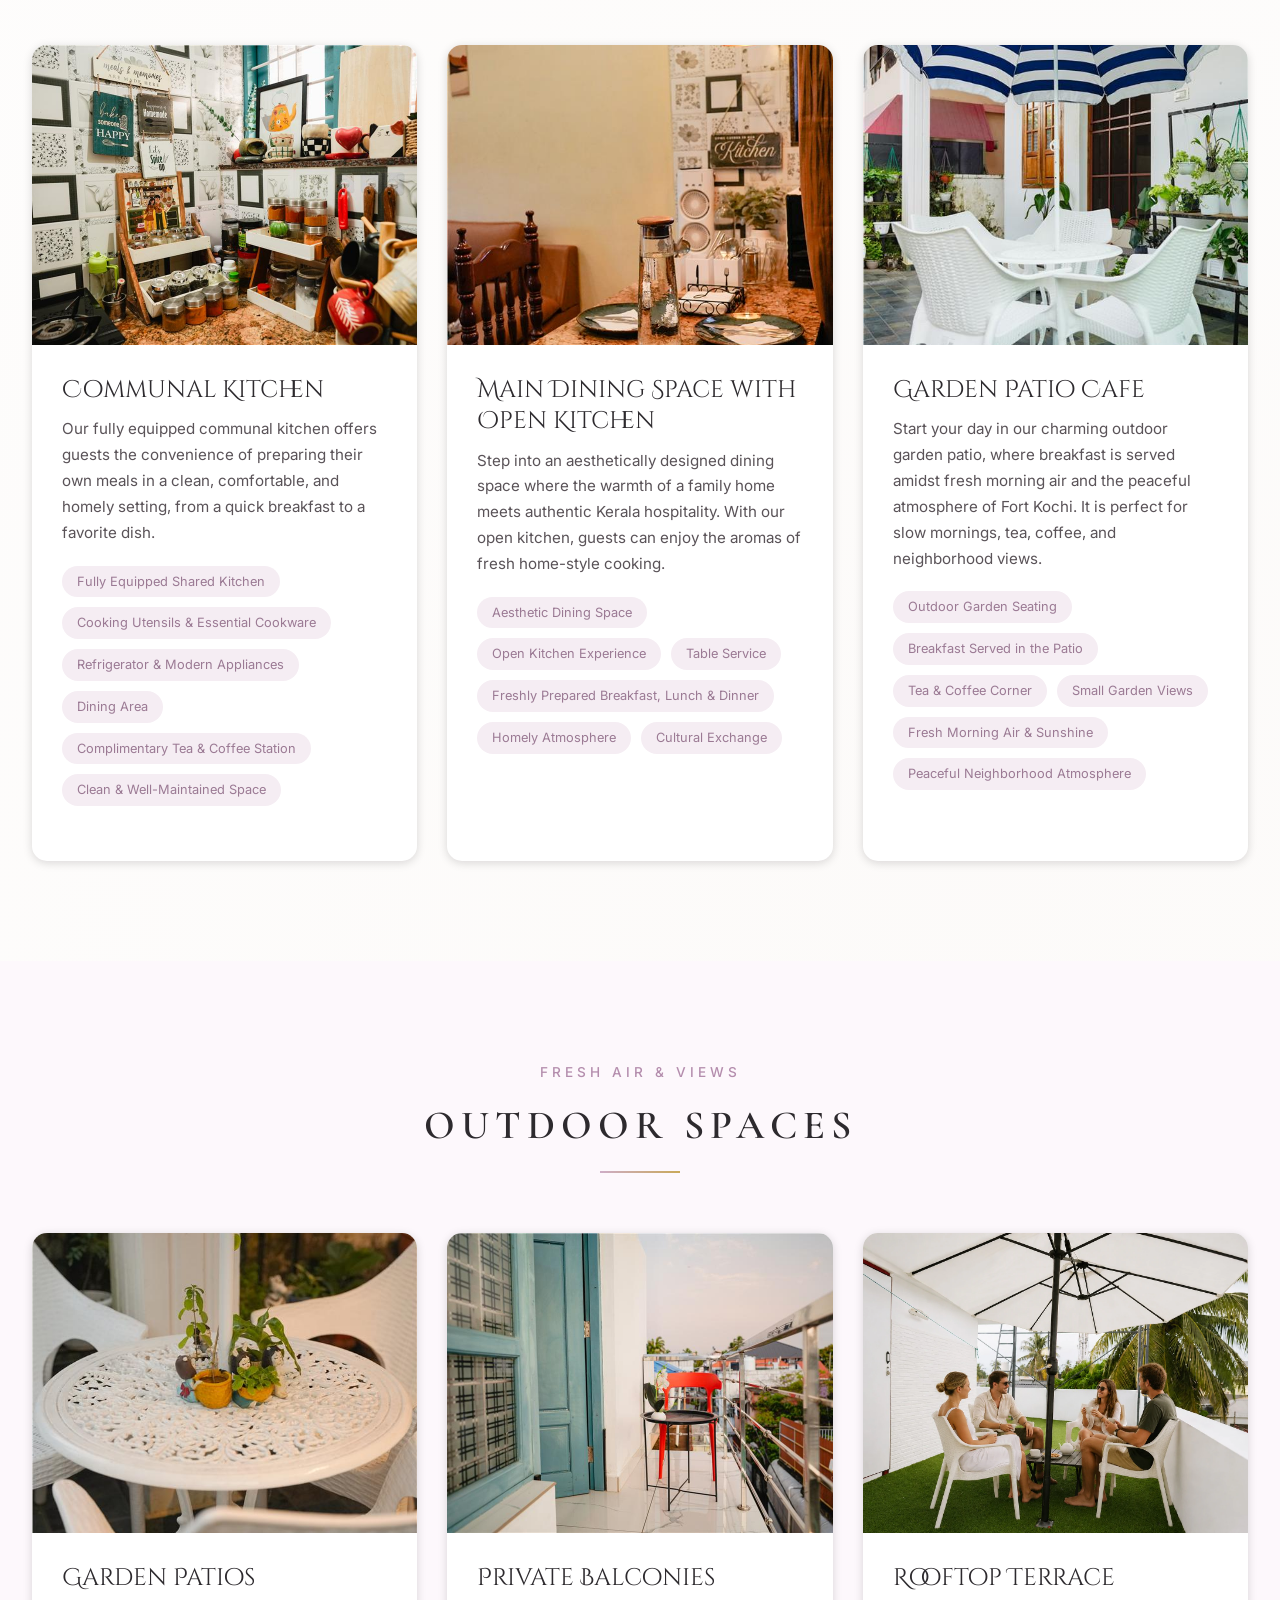
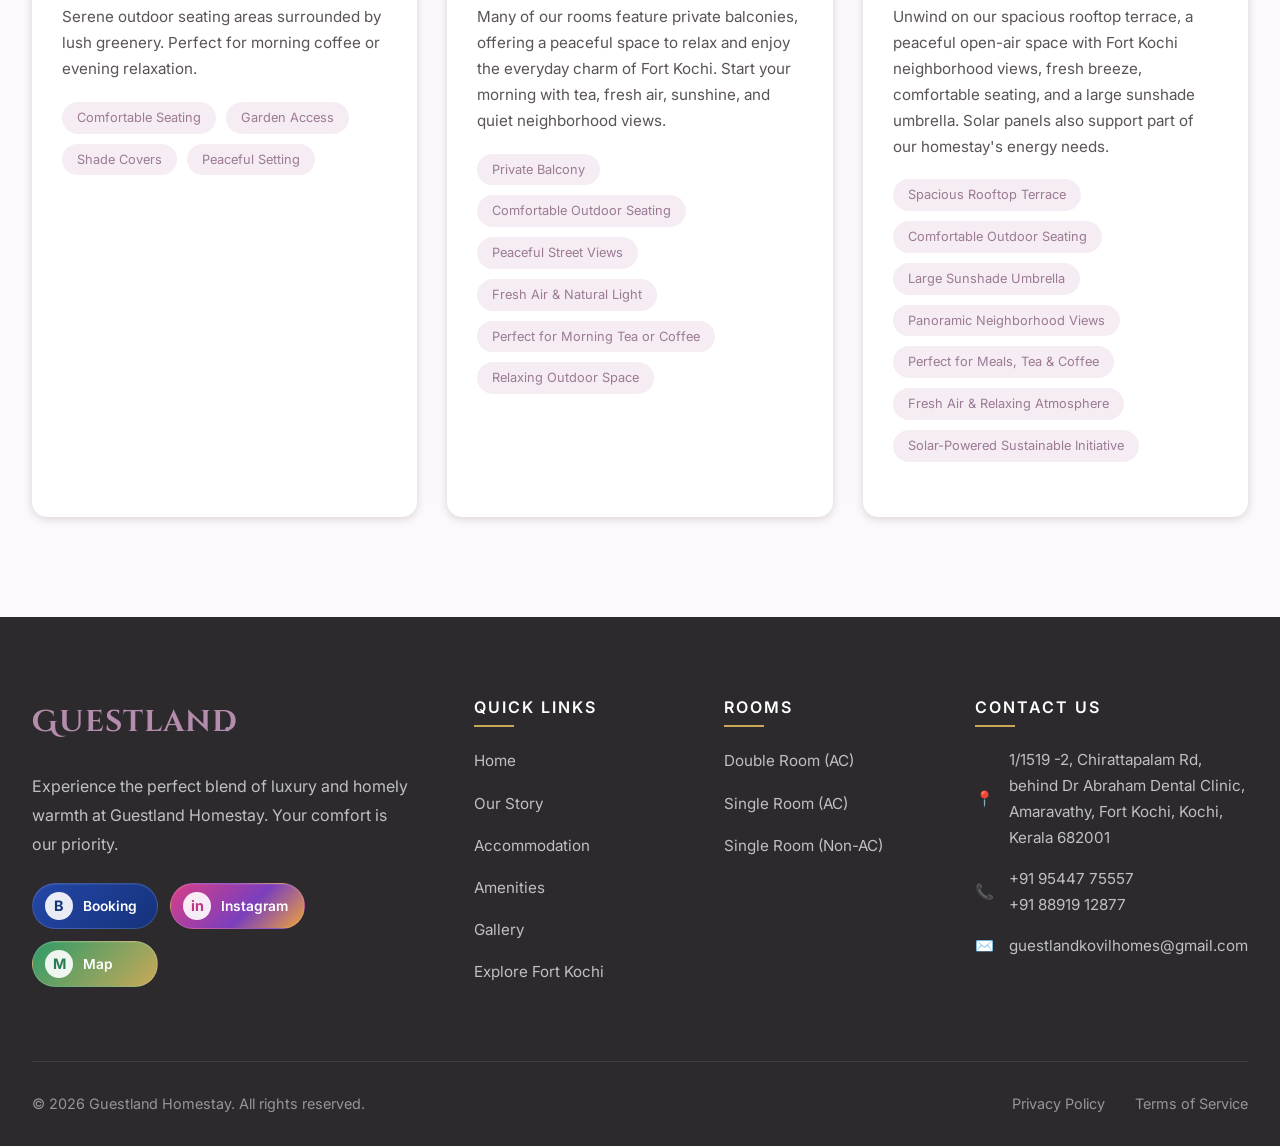
==== commit 6b95db40: "number fix" ====
--- a/accommodation.html
+++ b/accommodation.html
@@ -440,7 +440,7 @@
                 <div class="footer-contact">
                     <h4>Contact Us</h4>
                     <p><span>📍</span> 1/1519 -2, Chirattapalam Rd, behind Dr Abraham Dental Clinic, Amaravathy, Fort Kochi, Kochi, Kerala 682001</p>
-                    <p><span>📞</span> +91 95447 75557</p>
+                    <p><span>📞</span> +91 95447 75557 <br> +91 88919 12877</p>
                     <p><span>✉️</span> guestlandkovilhomes@gmail.com</p>
                 </div>
             </div>
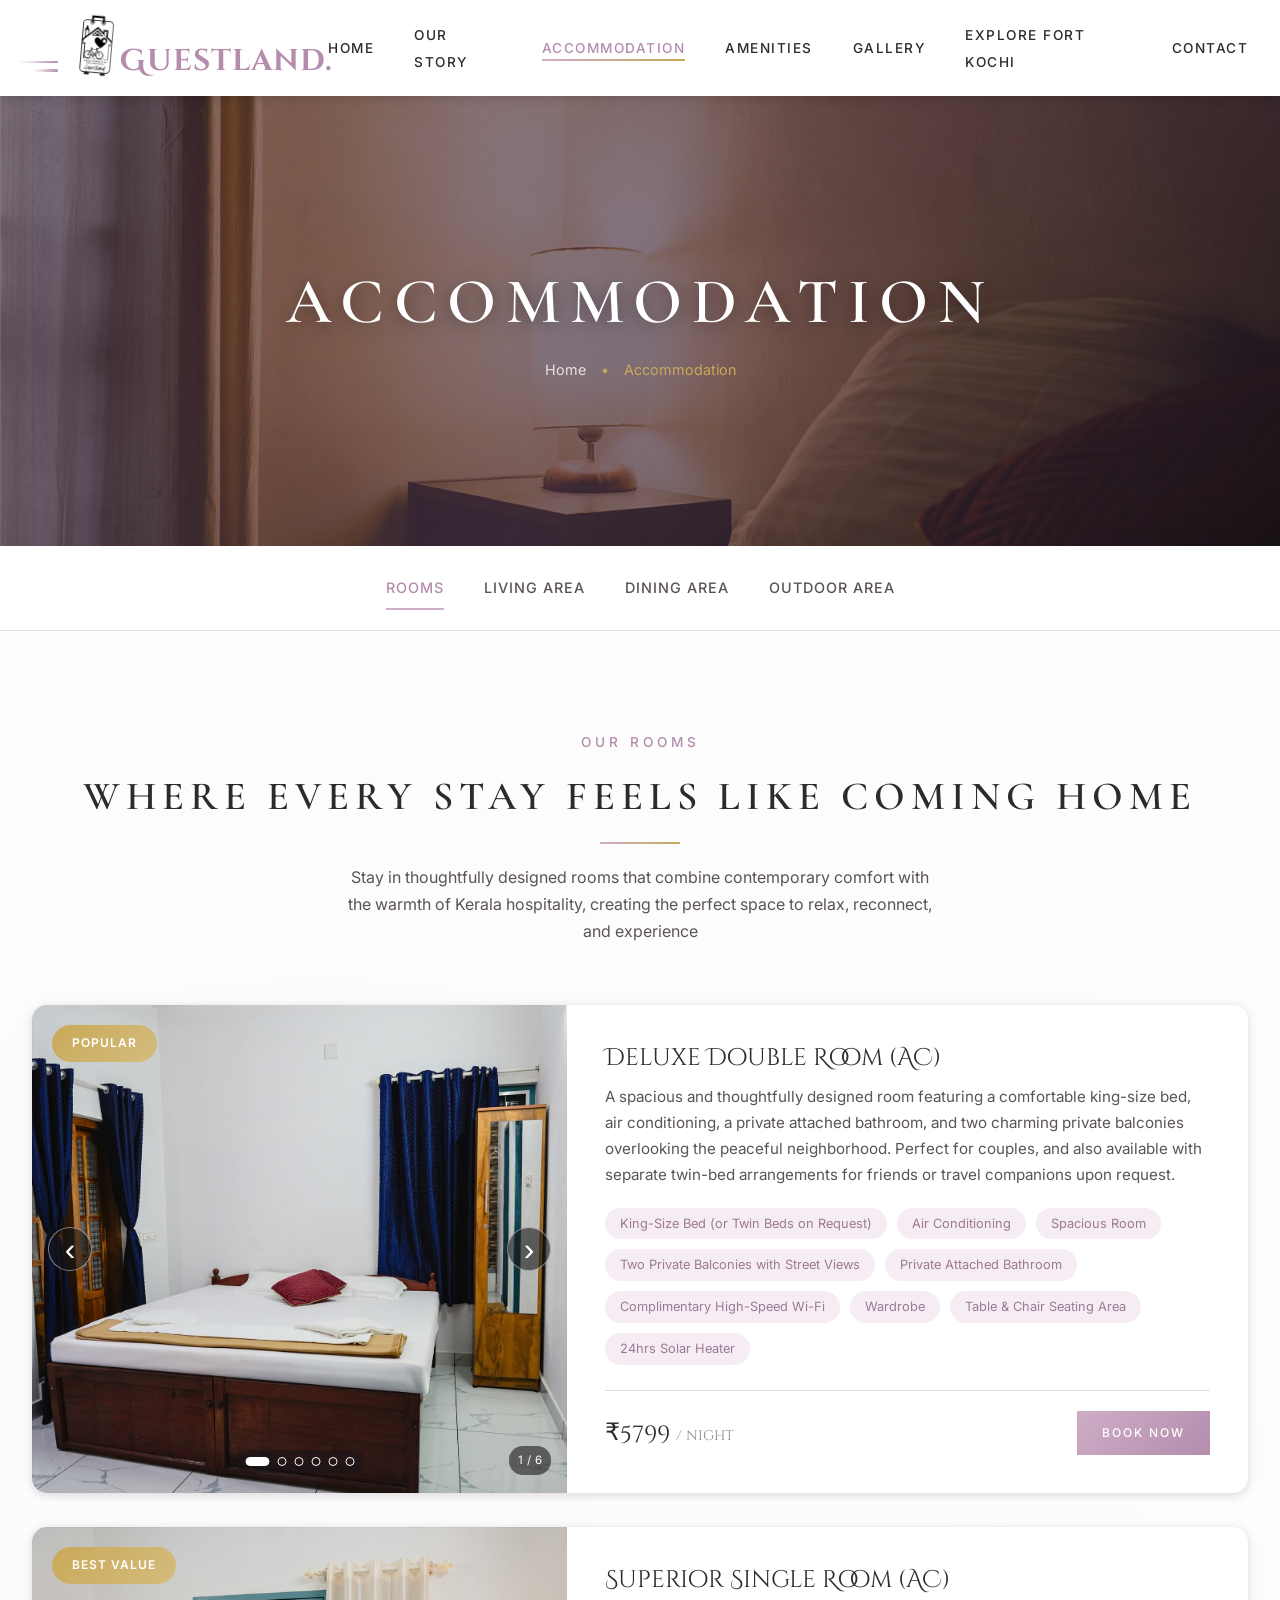
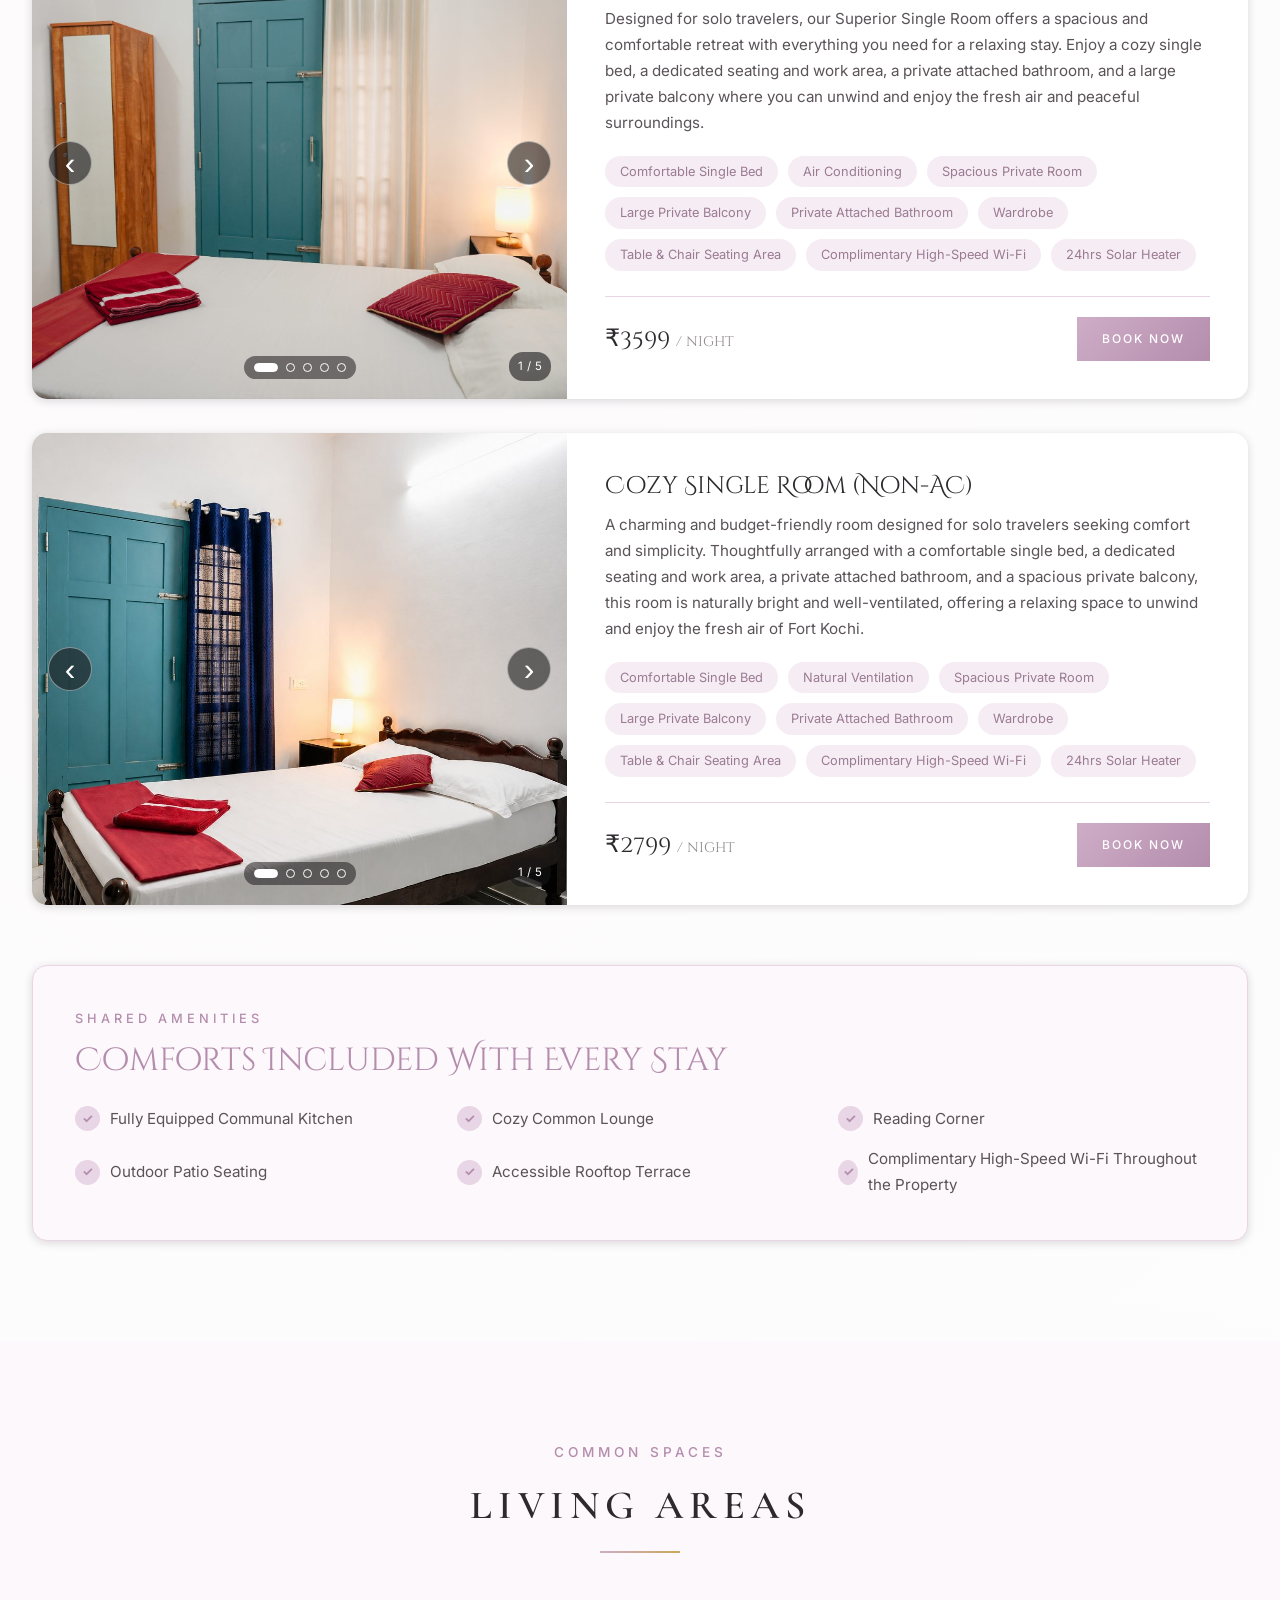
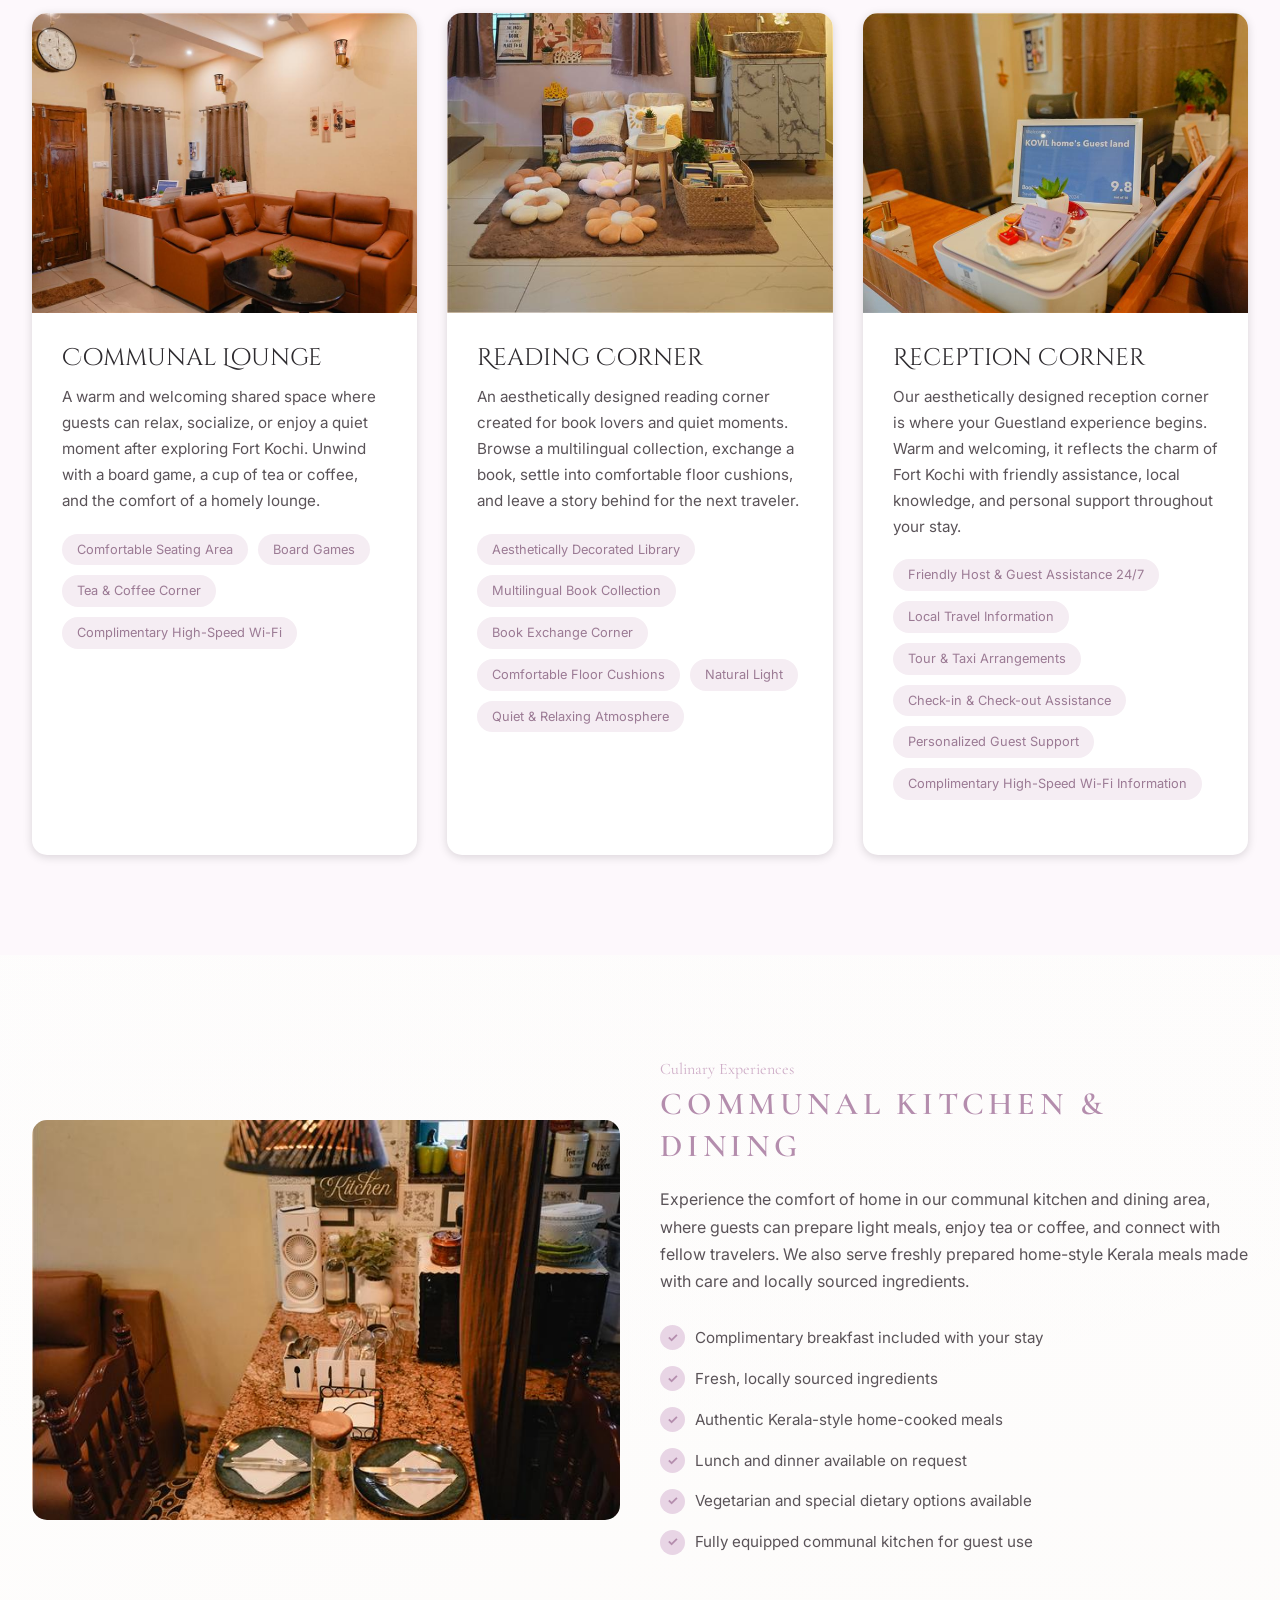
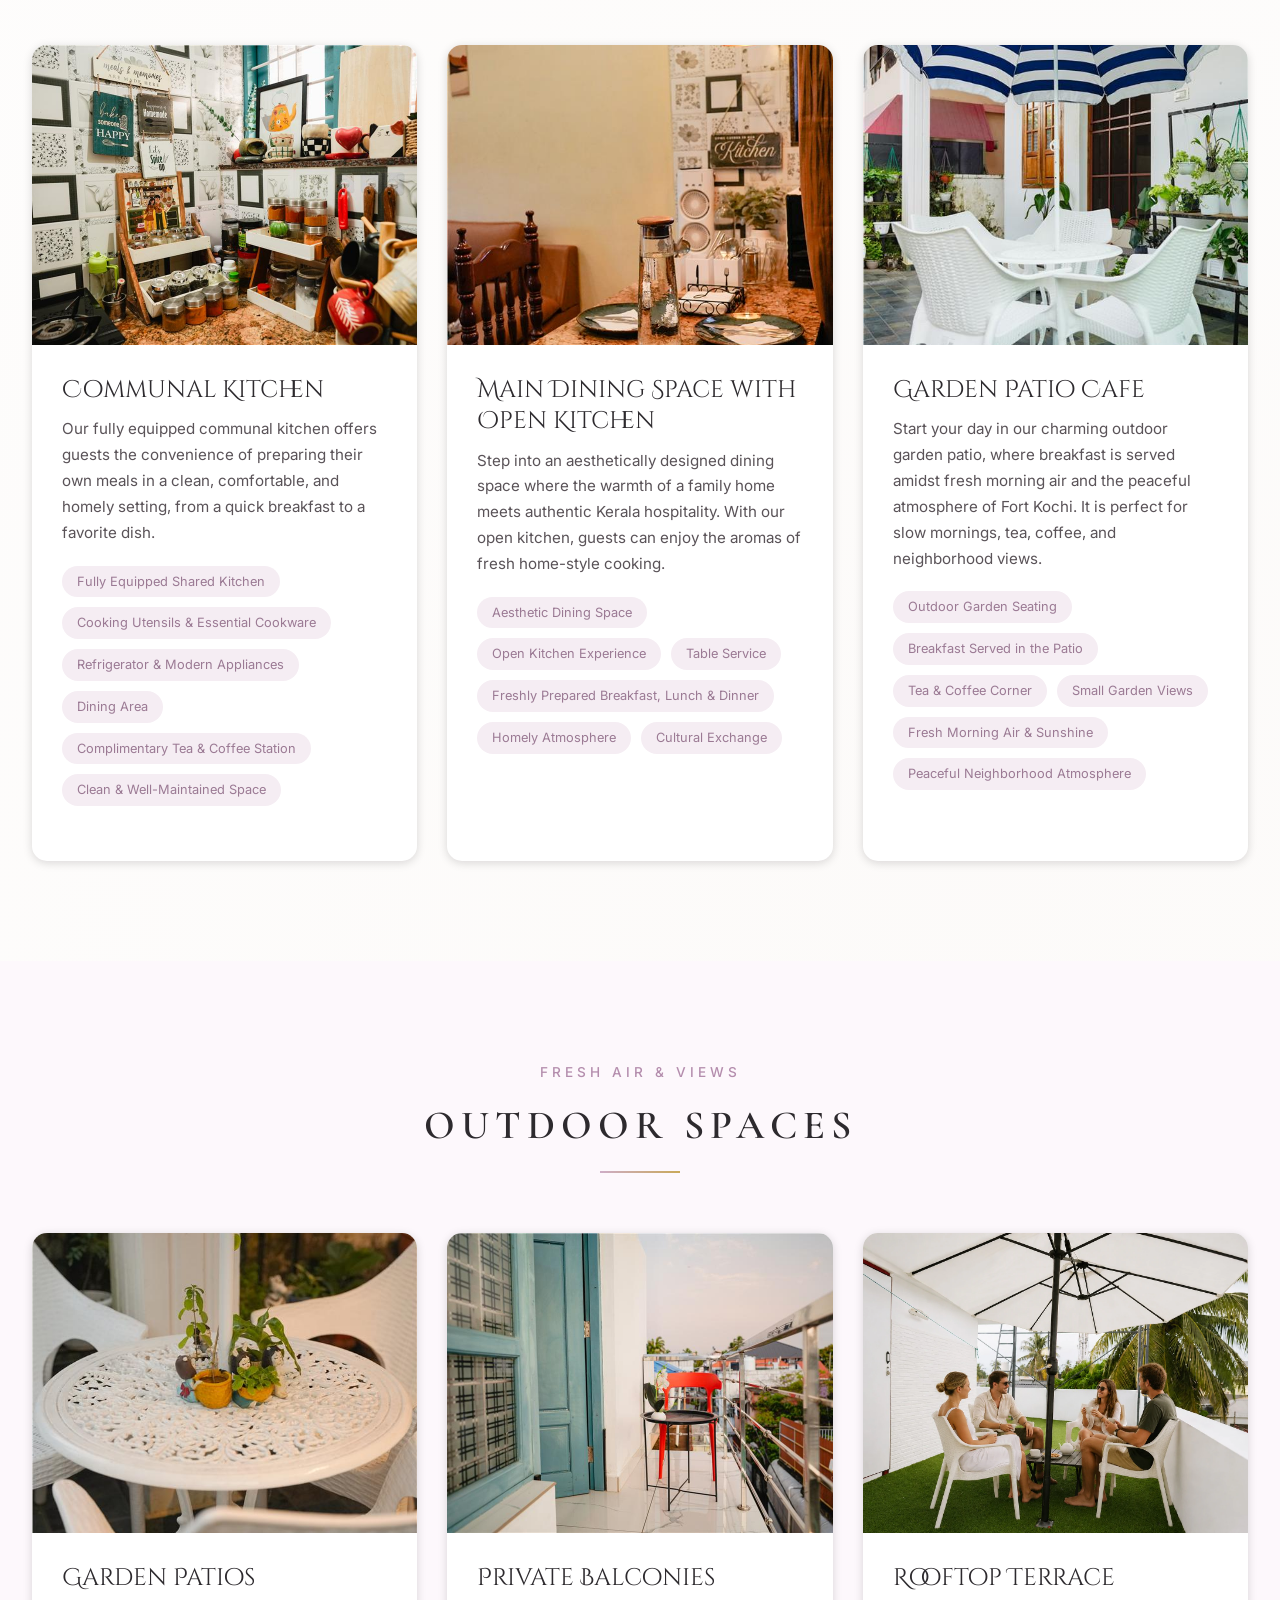
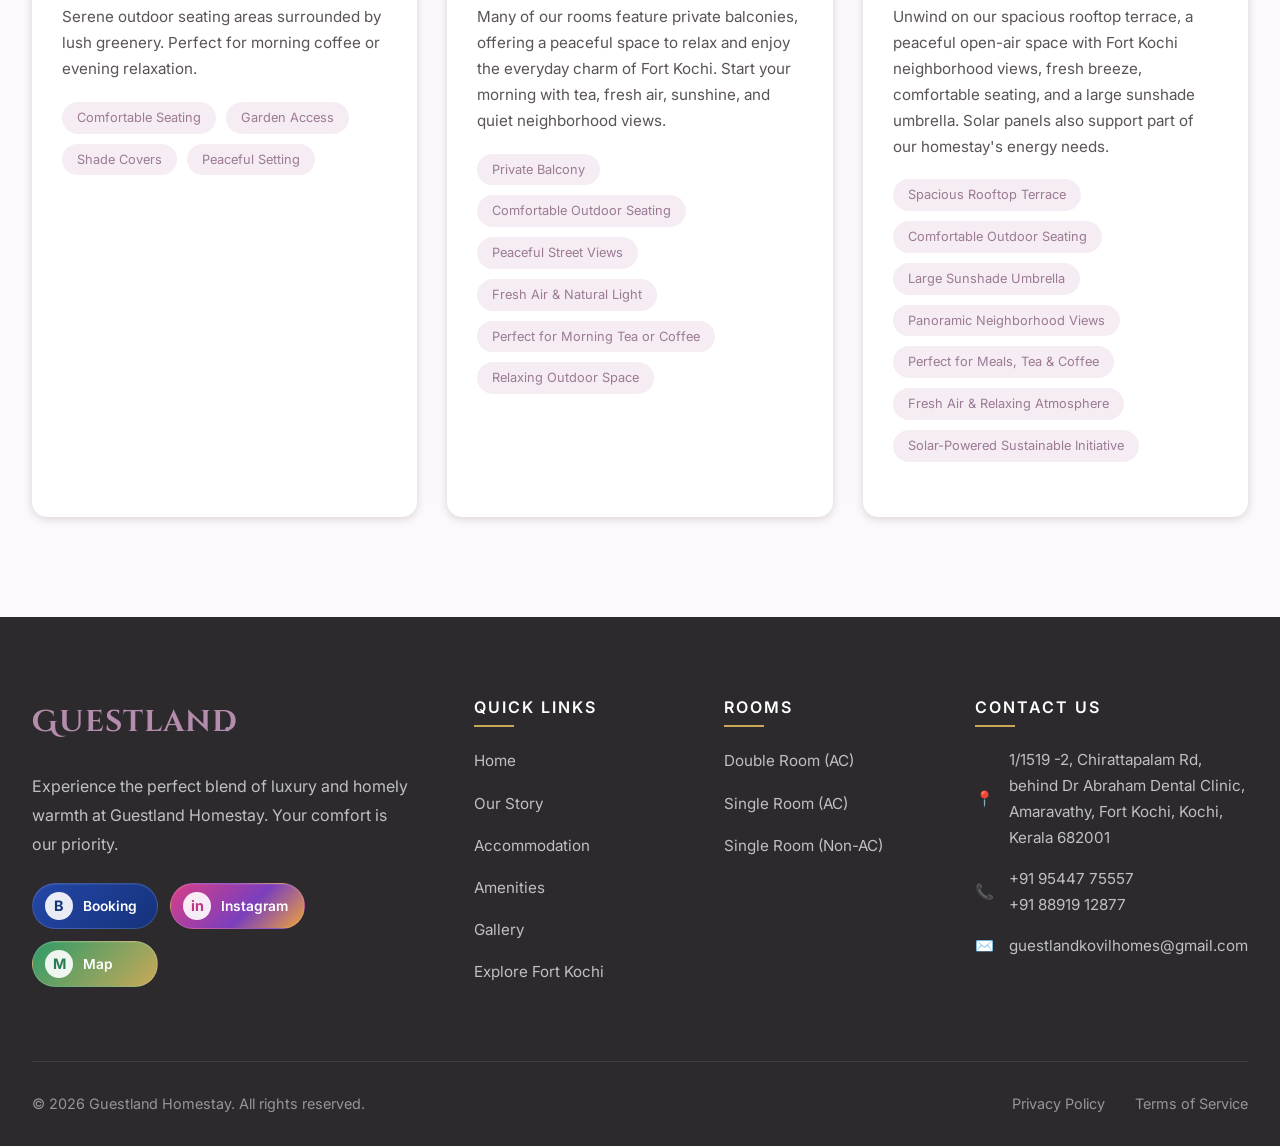
==== commit b9f59162: "slide added" ====
--- a/accommodation.html
+++ b/accommodation.html
@@ -84,8 +84,19 @@
             <div class="rooms-grid accommodation-rooms-grid">
                 <!-- Double Room AC -->
                 <div class="room-card accommodation-room-card">
-                    <div class="room-card-image accommodation-room-image">
-                        <img src="images/optimized/double-room.jpg" alt="Deluxe Double Room AC" loading="lazy">
+                    <div class="room-card-image accommodation-room-image room-slider" role="group" aria-roledescription="carousel" aria-label="Deluxe Double Room photo gallery">
+                        <div class="room-slider-track">
+                            <img class="room-slide active" src="images/rooms/Deluxe%20Double%20ac%20%20room%201.jpeg" alt="Deluxe Double Room AC, photo 1 of 7" loading="lazy">
+                            <img class="room-slide" data-src="images/rooms/Deluxe%20Double%20ac%20%20room%202.jpeg" alt="Deluxe Double Room AC, photo 2 of 7" loading="lazy">
+                            <img class="room-slide" data-src="images/rooms/Deluxe%20Double%20ac%20%20room%203.jpeg" alt="Deluxe Double Room AC, photo 3 of 7" loading="lazy">
+                            <img class="room-slide" data-src="images/rooms/Deluxe%20Double%20ac%20%20room%204.jpeg" alt="Deluxe Double Room AC, photo 4 of 7" loading="lazy">
+                            <img class="room-slide room-slide-focus-bottom" data-src="images/rooms/Deluxe%20Double%20ac%20%20room%206.jpeg" alt="Deluxe Double Room AC, photo 6 of 7" loading="lazy">
+                            <img class="room-slide room-slide-focus-top" data-src="images/rooms/Deluxe%20Double%20ac%20%20room%207.jpeg" alt="Deluxe Double Room AC, photo 7 of 7" loading="lazy">
+                        </div>
+                        <button class="room-slider-control room-slider-prev" type="button" aria-label="Show previous Deluxe Double Room photo"><span aria-hidden="true">&#8249;</span></button>
+                        <button class="room-slider-control room-slider-next" type="button" aria-label="Show next Deluxe Double Room photo"><span aria-hidden="true">&#8250;</span></button>
+                        <div class="room-slider-dots" role="group" aria-label="Choose a Deluxe Double Room photo"></div>
+                        <span class="room-slider-count" aria-live="polite">1 / 7</span>
                         <span class="room-card-badge">Popular</span>
                     </div>
                     <div class="room-card-content accommodation-room-content">
@@ -109,10 +120,20 @@
                     </div>
                 </div>
 
-                <!-- Double Room Non-AC -->
+                <!-- Single Room AC -->
                 <div class="room-card accommodation-room-card">
-                    <div class="room-card-image accommodation-room-image">
-                        <img src="images/optimized/single-non-ac-room.jpg" alt="Superior Single Room AC" loading="lazy">
+                    <div class="room-card-image accommodation-room-image room-slider" role="group" aria-roledescription="carousel" aria-label="Superior Single Room AC photo gallery">
+                        <div class="room-slider-track">
+                            <img class="room-slide active" src="images/rooms/Single%20ac%20room%201.jpeg" alt="Superior Single Room AC, photo 1 of 5" loading="lazy">
+                            <img class="room-slide" data-src="images/rooms/Single%20ac%20room%202.jpeg" alt="Superior Single Room AC, photo 2 of 5" loading="lazy">
+                            <img class="room-slide" data-src="images/rooms/Single%20ac%20room%203.jpeg" alt="Superior Single Room AC, photo 3 of 5" loading="lazy">
+                            <img class="room-slide" data-src="images/rooms/Single%20ac%20room%204.jpeg" alt="Superior Single Room AC, photo 4 of 5" loading="lazy">
+                            <img class="room-slide" data-src="images/rooms/Single%20ac%20room%205.jpeg" alt="Superior Single Room AC, photo 5 of 5" loading="lazy">
+                        </div>
+                        <button class="room-slider-control room-slider-prev" type="button" aria-label="Show previous Superior Single Room AC photo"><span aria-hidden="true">&#8249;</span></button>
+                        <button class="room-slider-control room-slider-next" type="button" aria-label="Show next Superior Single Room AC photo"><span aria-hidden="true">&#8250;</span></button>
+                        <div class="room-slider-dots" role="group" aria-label="Choose a Superior Single Room AC photo"></div>
+                        <span class="room-slider-count" aria-live="polite">1 / 5</span>
                         <span class="room-card-badge">Best Value</span>
                     </div>
                     <div class="room-card-content accommodation-room-content">
@@ -136,10 +157,20 @@
                     </div>
                 </div>
 
-                <!-- Single Room AC -->
+                <!-- Single Room Non-AC -->
                 <div class="room-card accommodation-room-card">
-                    <div class="room-card-image accommodation-room-image">
-                        <img src="images/optimized/single-ac-room.jpg" alt="Cozy Single Room Non-AC" loading="lazy">
+                    <div class="room-card-image accommodation-room-image room-slider" role="group" aria-roledescription="carousel" aria-label="Cozy Single Room Non-AC photo gallery">
+                        <div class="room-slider-track">
+                            <img class="room-slide active" src="images/rooms/Single%20non%20ac%20room%201.jpeg" alt="Cozy Single Room Non-AC, photo 1 of 5" loading="lazy">
+                            <img class="room-slide" data-src="images/rooms/Single%20non%20ac%20room%202.jpeg" alt="Cozy Single Room Non-AC, photo 2 of 5" loading="lazy">
+                            <img class="room-slide" data-src="images/rooms/Single%20non%20ac%20room%203.jpeg" alt="Cozy Single Room Non-AC, photo 3 of 5" loading="lazy">
+                            <img class="room-slide" data-src="images/rooms/Single%20non%20ac%20room%204.jpeg" alt="Cozy Single Room Non-AC, photo 4 of 5" loading="lazy">
+                            <img class="room-slide" data-src="images/rooms/Single%20non%20ac%20room%205.jpeg" alt="Cozy Single Room Non-AC, photo 5 of 5" loading="lazy">
+                        </div>
+                        <button class="room-slider-control room-slider-prev" type="button" aria-label="Show previous Cozy Single Room photo"><span aria-hidden="true">&#8249;</span></button>
+                        <button class="room-slider-control room-slider-next" type="button" aria-label="Show next Cozy Single Room photo"><span aria-hidden="true">&#8250;</span></button>
+                        <div class="room-slider-dots" role="group" aria-label="Choose a Cozy Single Room photo"></div>
+                        <span class="room-slider-count" aria-live="polite">1 / 5</span>
                     </div>
                     <div class="room-card-content accommodation-room-content">
                         <h4>Cozy Single Room (Non-AC)</h4>
@@ -454,5 +485,6 @@
         </div>
     </footer>
     <script src="js/navigation.js" defer></script>
+    <script src="js/room-slider.js" defer></script>
 </body>
 </html>
--- a/css/style.css
+++ b/css/style.css
@@ -1087,6 +1087,142 @@
     object-position: center center;
 }
 
+.room-slider {
+    isolation: isolate;
+    background: var(--primary-lighter);
+}
+
+.room-slider-track {
+    position: absolute;
+    inset: 0;
+}
+
+.room-slider .room-slide {
+    position: absolute;
+    inset: 0;
+    opacity: 0;
+    visibility: hidden;
+    transform: scale(1.02);
+    transition: opacity 0.45s ease, visibility 0.45s ease, transform 0.8s ease;
+}
+
+.room-slider .room-slide.active {
+    opacity: 1;
+    visibility: visible;
+    transform: scale(1);
+}
+
+.room-card:hover .room-slider .room-slide.active {
+    transform: scale(1.04);
+}
+
+.room-slider .room-slide-focus-top {
+    object-position: center 12%;
+}
+
+.room-slider .room-slide-focus-bottom {
+    object-position: center bottom;
+}
+
+.room-card:hover .room-slider .room-slide-focus-top.active,
+.room-card:hover .room-slider .room-slide-focus-bottom.active {
+    transform: scale(1);
+}
+
+.room-slider-control {
+    position: absolute;
+    z-index: 4;
+    top: 50%;
+    width: 44px;
+    height: 44px;
+    border: 1px solid rgba(255, 255, 255, 0.45);
+    border-radius: 50%;
+    background: rgba(24, 21, 23, 0.58);
+    color: var(--white);
+    display: grid;
+    place-items: center;
+    font-size: 2rem;
+    line-height: 1;
+    cursor: pointer;
+    transform: translateY(-50%);
+    transition: background 0.2s ease, transform 0.2s ease;
+}
+
+.room-slider-control:hover,
+.room-slider-control:focus-visible {
+    background: var(--primary-dark);
+    transform: translateY(-50%) scale(1.07);
+}
+
+.room-slider-control:focus-visible,
+.room-slider-dot:focus-visible {
+    outline: 3px solid var(--white);
+    outline-offset: 2px;
+}
+
+.room-slider-prev {
+    left: 16px;
+}
+
+.room-slider-next {
+    right: 16px;
+}
+
+.room-slider-dots {
+    position: absolute;
+    z-index: 4;
+    left: 50%;
+    bottom: 20px;
+    display: flex;
+    gap: 8px;
+    padding: 7px 10px;
+    border-radius: 20px;
+    background: rgba(24, 21, 23, 0.52);
+    transform: translateX(-50%);
+}
+
+.room-slider-dot {
+    width: 9px;
+    height: 9px;
+    padding: 0;
+    border: 1px solid var(--white);
+    border-radius: 50%;
+    background: transparent;
+    cursor: pointer;
+    transition: width 0.2s ease, background 0.2s ease;
+}
+
+.room-slider-dot.active {
+    width: 24px;
+    border-radius: 8px;
+    background: var(--white);
+}
+
+.room-slider-count {
+    position: absolute;
+    z-index: 4;
+    right: 16px;
+    bottom: 18px;
+    padding: 5px 9px;
+    border-radius: 14px;
+    background: rgba(24, 21, 23, 0.58);
+    color: var(--white);
+    font-size: 0.72rem;
+    letter-spacing: 0.04em;
+}
+
+.room-slider .room-card-badge {
+    z-index: 4;
+}
+
+@media (prefers-reduced-motion: reduce) {
+    .room-slider .room-slide,
+    .room-slider-control,
+    .room-slider-dot {
+        transition-duration: 0.01ms !important;
+    }
+}
+
 .accommodation-room-content {
     display: flex;
     flex-direction: column;
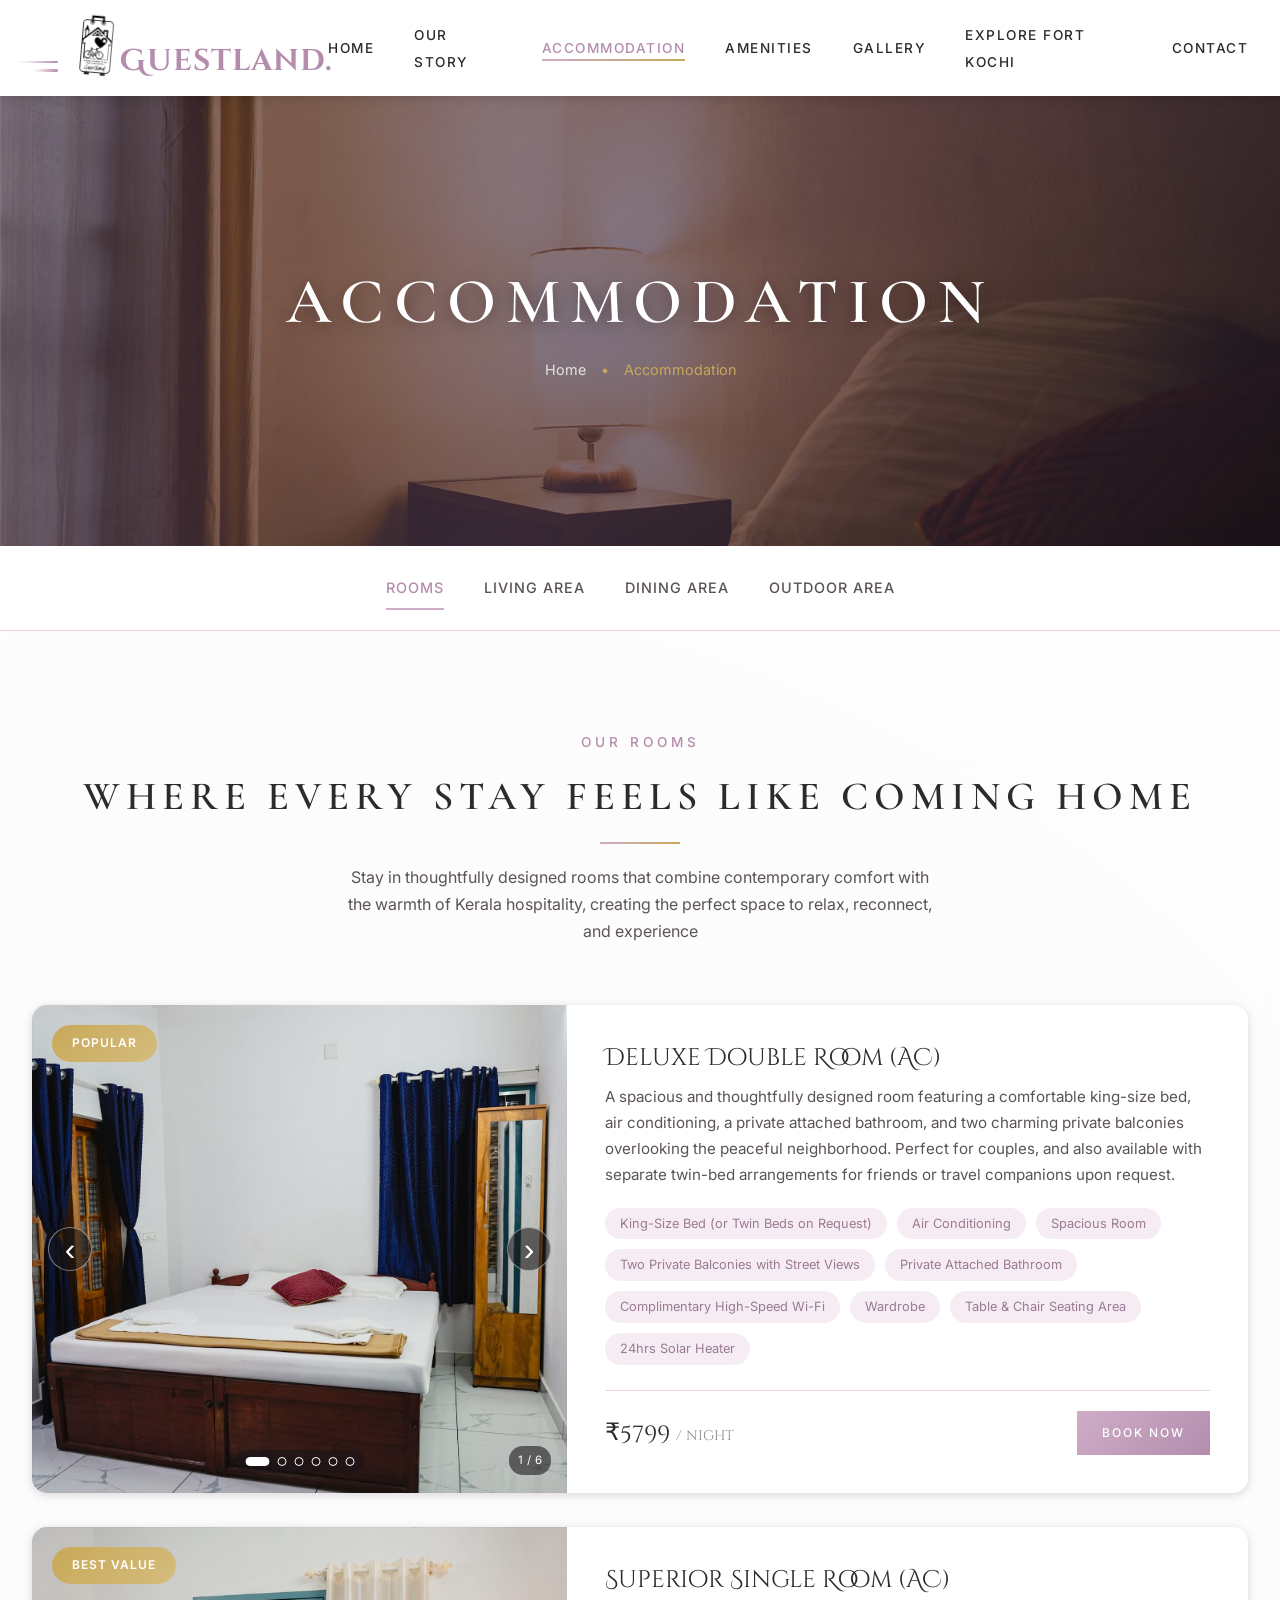
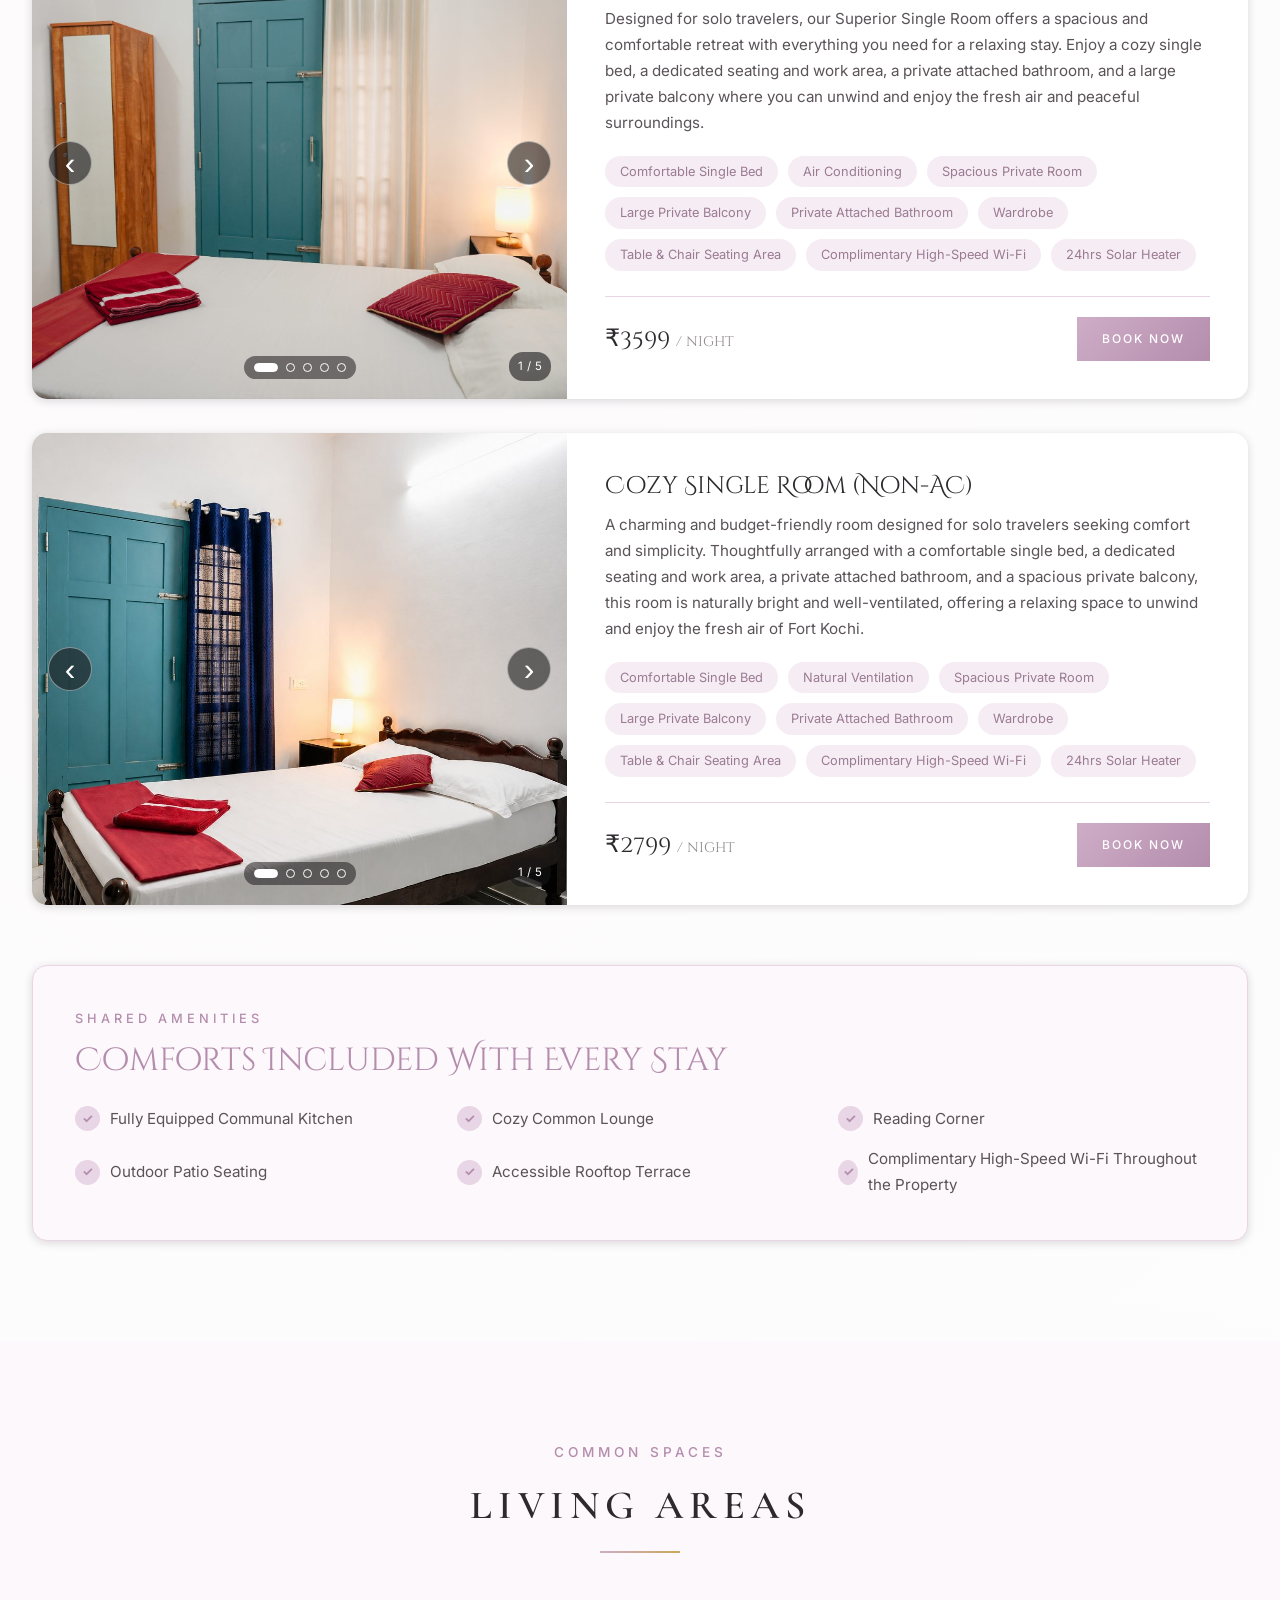
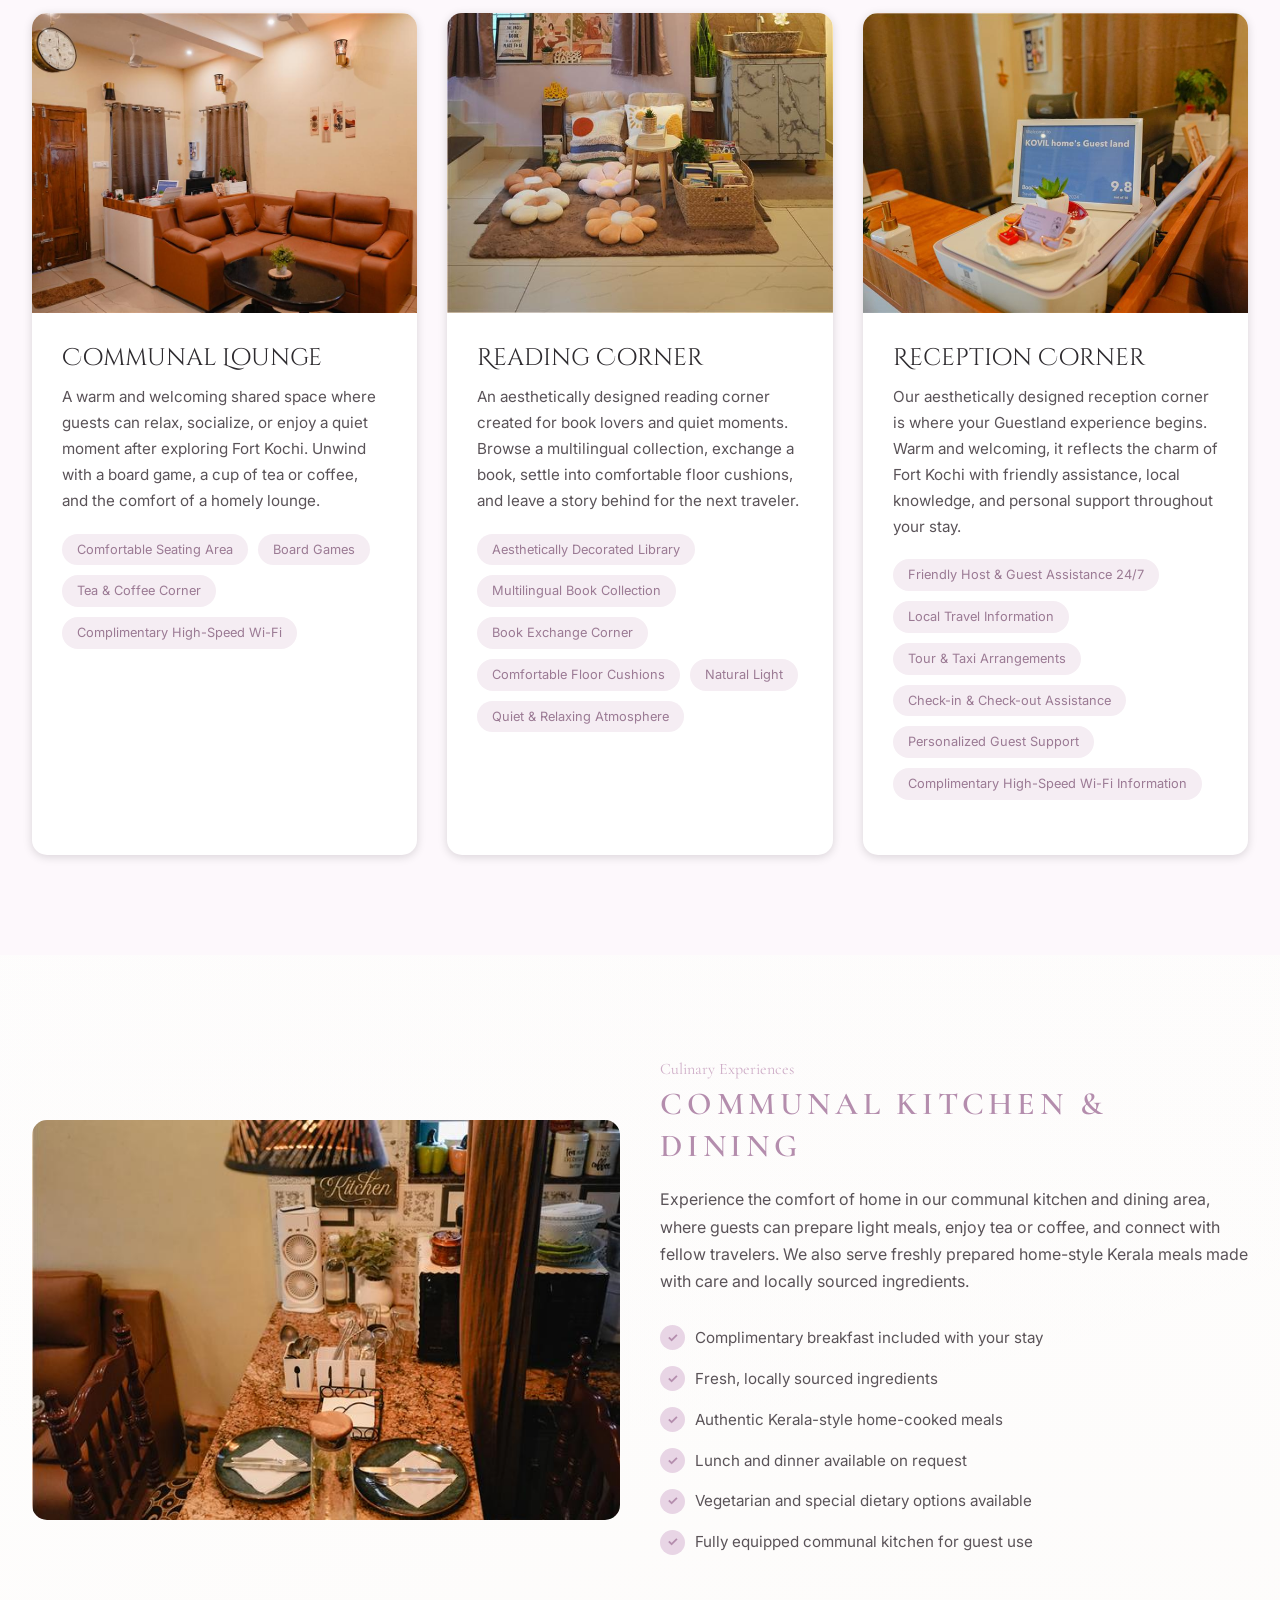
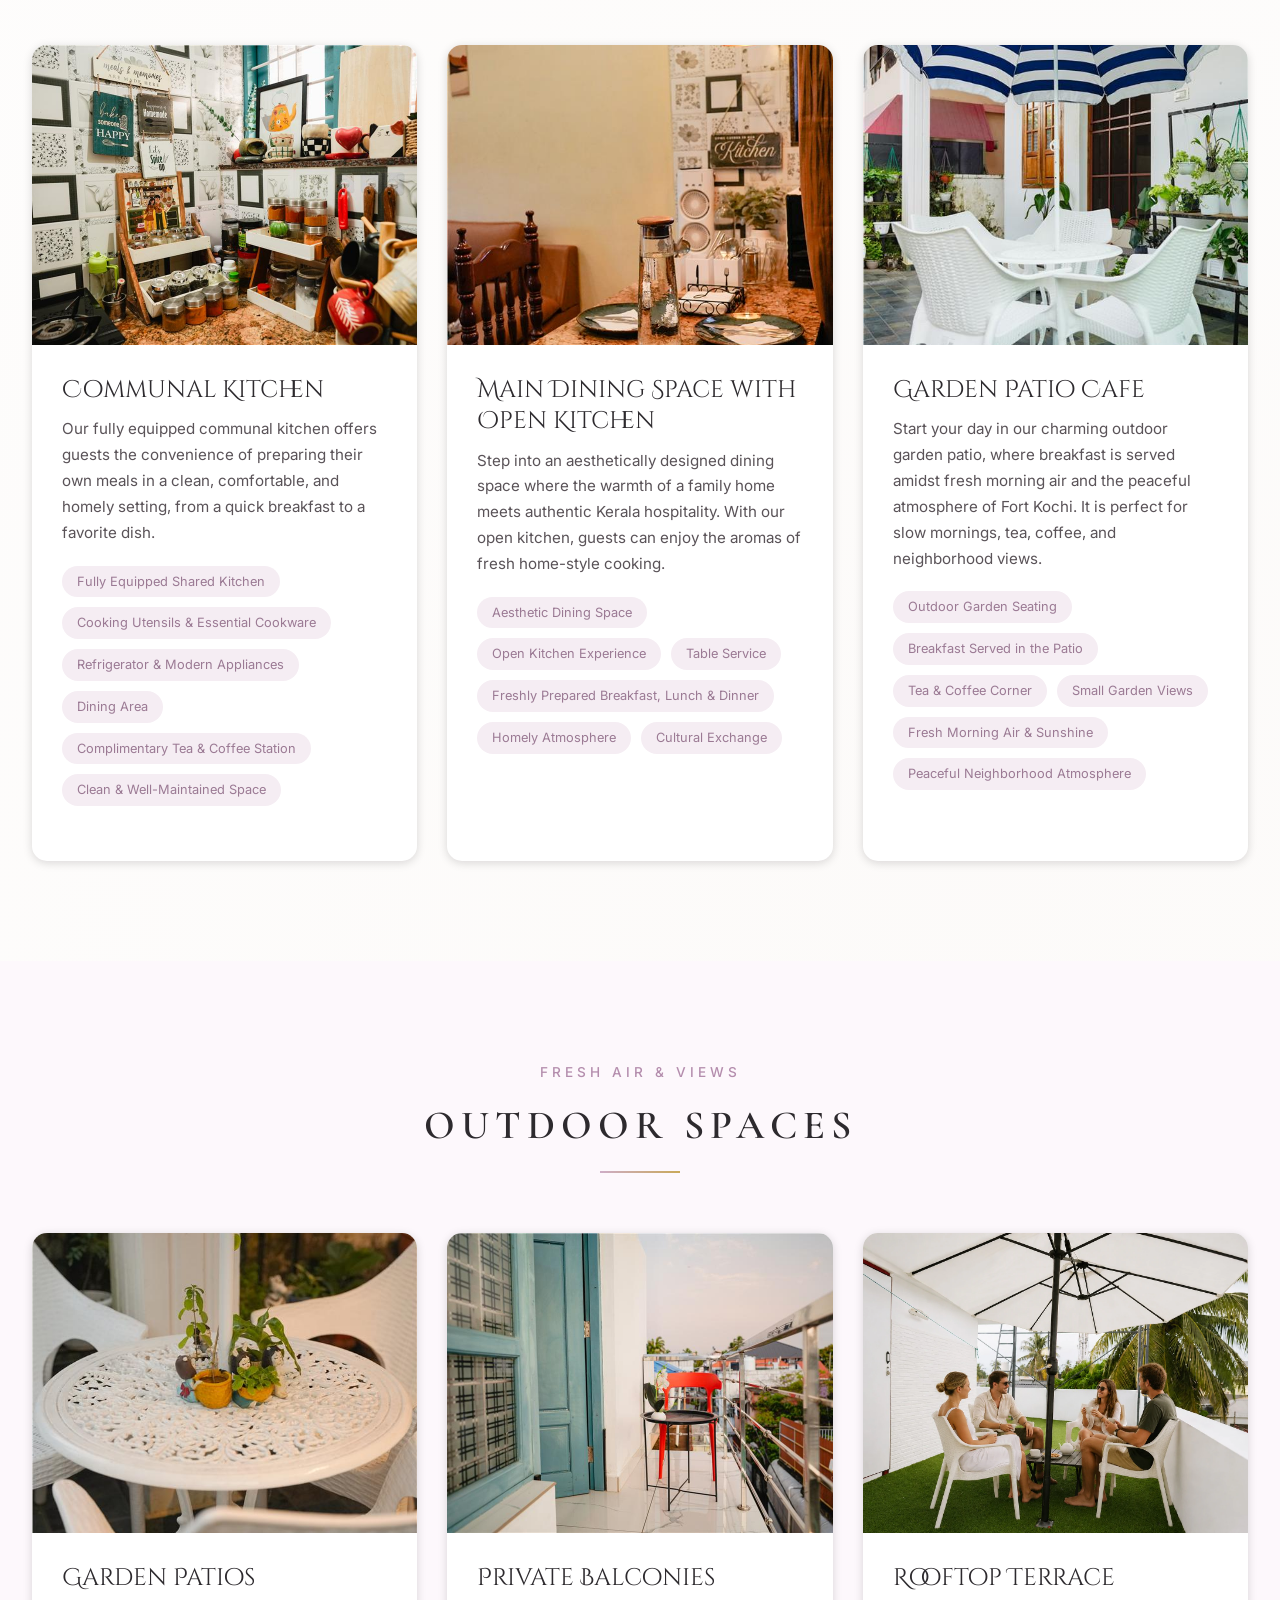
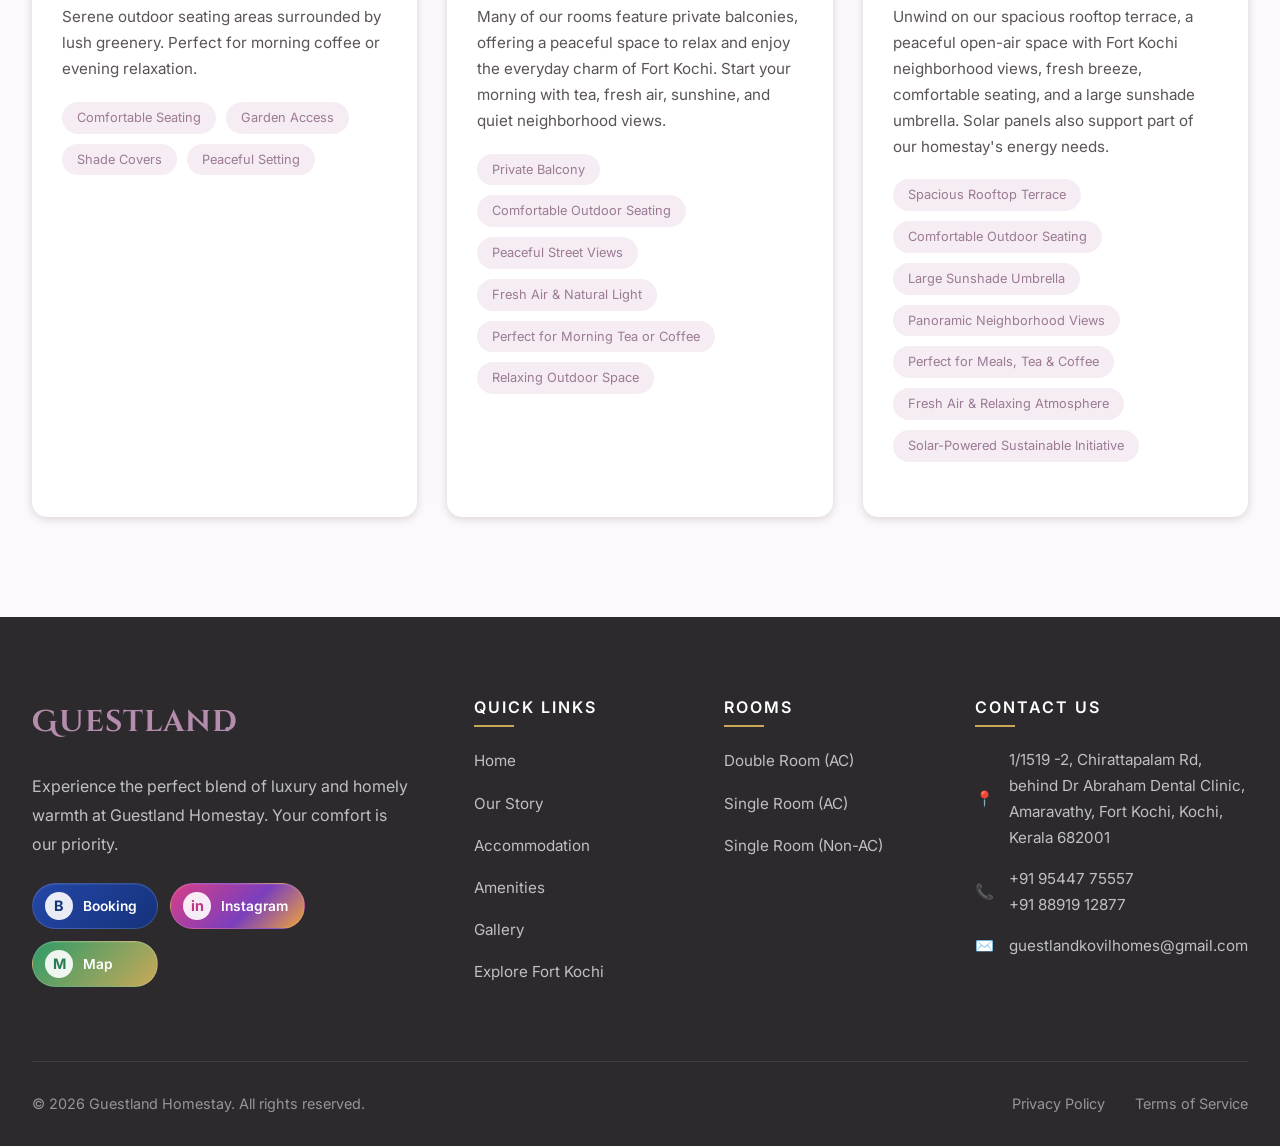
==== commit 47b956d5: "gallery updated" ====
--- a/accommodation.html
+++ b/accommodation.html
@@ -84,19 +84,19 @@
             <div class="rooms-grid accommodation-rooms-grid">
                 <!-- Double Room AC -->
                 <div class="room-card accommodation-room-card">
-                    <div class="room-card-image accommodation-room-image room-slider" role="group" aria-roledescription="carousel" aria-label="Deluxe Double Room photo gallery">
+                    <div class="room-card-image accommodation-room-image accommodation-room-image--portrait room-slider" role="group" aria-roledescription="carousel" aria-label="Deluxe Double Room photo gallery">
                         <div class="room-slider-track">
-                            <img class="room-slide active" src="images/rooms/Deluxe%20Double%20ac%20%20room%201.jpeg" alt="Deluxe Double Room AC, photo 1 of 7" loading="lazy">
-                            <img class="room-slide" data-src="images/rooms/Deluxe%20Double%20ac%20%20room%202.jpeg" alt="Deluxe Double Room AC, photo 2 of 7" loading="lazy">
-                            <img class="room-slide" data-src="images/rooms/Deluxe%20Double%20ac%20%20room%203.jpeg" alt="Deluxe Double Room AC, photo 3 of 7" loading="lazy">
-                            <img class="room-slide" data-src="images/rooms/Deluxe%20Double%20ac%20%20room%204.jpeg" alt="Deluxe Double Room AC, photo 4 of 7" loading="lazy">
-                            <img class="room-slide room-slide-focus-bottom" data-src="images/rooms/Deluxe%20Double%20ac%20%20room%206.jpeg" alt="Deluxe Double Room AC, photo 6 of 7" loading="lazy">
-                            <img class="room-slide room-slide-focus-top" data-src="images/rooms/Deluxe%20Double%20ac%20%20room%207.jpeg" alt="Deluxe Double Room AC, photo 7 of 7" loading="lazy">
+                            <img class="room-slide active" src="images/rooms/Deluxe%20Double%20ac%20%20room%201.jpeg" alt="Deluxe Double Room AC, photo 1 of 6" loading="lazy">
+                            <img class="room-slide room-slide-focus-bottom" data-src="images/rooms/Deluxe%20Double%20ac%20%20room%202.jpeg" alt="Deluxe Double Room AC, photo 2 of 6" loading="lazy">
+                            <img class="room-slide room-slide-focus-bottom" data-src="images/rooms/Deluxe%20Double%20ac%20%20room%203.jpeg" alt="Deluxe Double Room AC, photo 3 of 6" loading="lazy">
+                            <img class="room-slide" data-src="images/rooms/Deluxe%20Double%20ac%20%20room%204.jpeg" alt="Deluxe Double Room AC, photo 4 of 6" loading="lazy">
+                            <img class="room-slide room-slide-focus-bottom" data-src="images/rooms/Deluxe%20Double%20ac%20%20room%206.jpeg" alt="Deluxe Double Room AC, photo 5 of 6" loading="lazy">
+                            <img class="room-slide room-slide-focus-top" data-src="images/rooms/Deluxe%20Double%20ac%20%20room%207.jpeg" alt="Deluxe Double Room AC, photo 6 of 6" loading="lazy">
                         </div>
                         <button class="room-slider-control room-slider-prev" type="button" aria-label="Show previous Deluxe Double Room photo"><span aria-hidden="true">&#8249;</span></button>
                         <button class="room-slider-control room-slider-next" type="button" aria-label="Show next Deluxe Double Room photo"><span aria-hidden="true">&#8250;</span></button>
                         <div class="room-slider-dots" role="group" aria-label="Choose a Deluxe Double Room photo"></div>
-                        <span class="room-slider-count" aria-live="polite">1 / 7</span>
+                        <span class="room-slider-count" aria-live="polite">1 / 6</span>
                         <span class="room-card-badge">Popular</span>
                     </div>
                     <div class="room-card-content accommodation-room-content">
--- a/css/style.css
+++ b/css/style.css
@@ -752,7 +752,7 @@
 }
 
 .page-header .gallery-image-bg img {
-    object-position: center 20%;
+    object-position: center 24%;
 }
 
 .page-header .hero-overlay {
@@ -1373,6 +1373,7 @@
     align-items: center;
     gap: 16px;
     margin-bottom: 38px;
+    scroll-margin-top: 110px;
 }
 
 .gallery-filters {
@@ -1383,14 +1384,22 @@
     width: 100%;
 }
 
+.gallery-toolbar-meta {
+    display: flex;
+    align-items: center;
+    justify-content: center;
+    min-height: 36px;
+    width: 100%;
+}
+
 .gallery-filter {
     flex: 0 0 auto;
     padding: 11px 22px;
-    border: 1px solid rgba(180, 141, 173, 0.65);
+    border: 1px solid var(--primary-darker);
     border-radius: 999px;
     background: rgba(255, 255, 255, 0.72);
     box-shadow: 0 5px 18px rgba(74, 52, 70, 0.06);
-    color: var(--primary-darker);
+    color: var(--text-medium);
     font-family: var(--font-body);
     font-size: 0.78rem;
     font-weight: 600;
@@ -1404,38 +1413,86 @@
 
 .gallery-filter:hover,
 .gallery-filter.active {
+    border-color: #5f4359;
+    background: linear-gradient(135deg, #76566f, #5f4359);
+    color: var(--white);
+    box-shadow: 0 10px 24px rgba(95, 67, 89, 0.28);
+    transform: translateY(-2px);
+}
+
+.gallery-filter:focus-visible {
+    outline: 3px solid #6f5268;
+    outline-offset: 3px;
+}
+
+.gallery-back {
+    display: inline-flex;
+    align-items: center;
+    gap: 9px;
+    margin-right: auto;
+    padding: 9px 15px;
+    border: 1px solid var(--primary-darker);
+    border-radius: 999px;
+    background: rgba(255, 255, 255, 0.72);
+    color: var(--text-medium);
+    font-family: var(--font-body);
+    font-size: 0.76rem;
+    font-weight: 700;
+    letter-spacing: 0.9px;
+    text-transform: uppercase;
+    cursor: pointer;
+    transition: var(--transition-fast);
+}
+
+.gallery-back:hover {
     border-color: var(--primary-dark);
-    background: linear-gradient(135deg, var(--primary), var(--primary-dark));
-    color: var(--white);
-    box-shadow: 0 10px 24px rgba(155, 122, 148, 0.24);
-    transform: translateY(-2px);
-}
-
-.gallery-filter:focus-visible {
-    outline: 3px solid rgba(201, 169, 89, 0.55);
+    background: var(--white);
+    box-shadow: 0 8px 20px rgba(74, 52, 70, 0.1);
+    transform: translateX(-2px);
+}
+
+.gallery-back:focus-visible {
+    outline: 3px solid #6f5268;
     outline-offset: 3px;
+}
+
+.gallery-back[hidden] {
+    display: none;
 }
 
 .gallery-count {
     margin: 0;
-    color: var(--text-light);
+    color: var(--text-medium);
     font-size: 0.78rem;
     font-weight: 600;
     letter-spacing: 1.5px;
     text-transform: uppercase;
 }
 
+.gallery-back:not([hidden]) + .gallery-count {
+    margin-left: auto;
+}
+
+.gallery-view-title {
+    margin: 0 0 24px;
+    color: var(--primary-darker);
+    font-family: var(--font-subheading);
+    font-size: clamp(1.45rem, 2.2vw, 1.85rem);
+    font-weight: 600;
+    letter-spacing: 0.03em;
+    text-align: center;
+}
+
 .gallery-grid {
     display: grid;
-    grid-template-columns: repeat(4, 1fr);
-    grid-auto-flow: dense;
-    grid-auto-rows: 8px;
-    align-items: start;
-    gap: 18px;
+    grid-template-columns: repeat(4, minmax(0, 1fr));
+    align-items: stretch;
+    gap: 20px;
 }
 
 .gallery-card {
     position: relative;
+    aspect-ratio: 4 / 3;
     min-width: 0;
     margin: 0;
     overflow: hidden;
@@ -1471,7 +1528,7 @@
     content: '';
     position: absolute;
     inset: 0;
-    z-index: 1;
+    z-index: 3;
     border: 1px solid rgba(255, 255, 255, 0.2);
     border-radius: inherit;
     pointer-events: none;
@@ -1484,42 +1541,93 @@
     transition: transform 0.7s cubic-bezier(0.2, 0.65, 0.3, 1), filter 0.4s ease;
 }
 
-.gallery-caption {
+.gallery-card[data-cover="true"][data-category^="room-"] img {
+    object-position: center 60%;
+}
+
+.gallery-category-action {
     position: absolute;
     inset: 0;
     z-index: 2;
     display: flex;
     flex-direction: column;
     justify-content: flex-end;
+    align-items: flex-start;
+    width: 100%;
     padding: clamp(20px, 2.4vw, 30px);
+    border: 0;
+    border-radius: inherit;
     background: linear-gradient(
         to top,
-        rgba(38, 24, 35, 0.86) 0%,
-        rgba(52, 34, 49, 0.28) 35%,
-        transparent 64%
+        rgba(32, 20, 30, 0.72) 0%,
+        rgba(38, 24, 35, 0.36) 48%,
+        rgba(45, 29, 42, 0.1) 74%,
+        rgba(45, 29, 42, 0) 100%
     );
-    pointer-events: none;
-}
-
-.gallery-caption-category {
-    margin-bottom: 6px;
-    color: rgba(255, 255, 255, 0.78);
-    font-size: 0.68rem;
+    color: var(--white);
+    font-family: var(--font-body);
+    text-align: left;
+    cursor: pointer;
+}
+
+.gallery-category-action[hidden] {
+    display: none;
+}
+
+.gallery-category-count {
+    margin-bottom: 7px;
+    color: rgba(255, 255, 255, 0.94);
+    font-size: 0.72rem;
     font-weight: 600;
     letter-spacing: 2px;
     line-height: 1.3;
     text-transform: uppercase;
 }
 
-.gallery-caption-title {
-    margin: 0;
+.gallery-category-name {
+    display: block;
+    max-width: 100%;
     color: var(--white);
     font-family: var(--font-subheading);
-    font-size: clamp(1.25rem, 2vw, 1.65rem);
+    font-size: clamp(1.3rem, 2vw, 1.7rem);
     font-weight: 600;
     letter-spacing: 0.04em;
     line-height: 1.15;
     text-shadow: 0 2px 14px rgba(0, 0, 0, 0.32);
+}
+
+.gallery-category-cta {
+    display: inline-flex;
+    align-items: center;
+    gap: 8px;
+    margin-top: 16px;
+    padding: 8px 13px;
+    border: 1px solid rgba(255, 255, 255, 0.45);
+    border-radius: 999px;
+    background: rgba(255, 255, 255, 0.13);
+    font-size: 0.72rem;
+    font-weight: 700;
+    letter-spacing: 1.1px;
+    line-height: 1;
+    text-transform: uppercase;
+    backdrop-filter: blur(8px);
+}
+
+.gallery-category-arrow {
+    display: inline-block;
+    font-size: 1rem;
+    line-height: 0.7;
+    transition: transform var(--transition-fast);
+}
+
+.gallery-category-action:hover .gallery-category-arrow {
+    transform: translateX(4px);
+}
+
+.gallery-category-action:focus-visible {
+    outline: 3px solid var(--white);
+    outline-offset: -7px;
+    box-shadow: inset 0 0 0 10px #5f4359;
 }
 
 .gallery-grid.is-ready .gallery-card:hover {
@@ -1550,8 +1658,10 @@
 
 @media (prefers-reduced-motion: reduce) {
     .gallery-filter,
+    .gallery-back,
     .gallery-card,
-    .gallery-card img {
+    .gallery-card img,
+    .gallery-category-arrow {
         transition-duration: 0.01ms !important;
     }
 }
@@ -3090,6 +3200,42 @@
         grid-template-columns: repeat(2, minmax(0, 1fr));
     }
 
+    .gallery-grid {
+        grid-template-columns: repeat(2, minmax(0, 1fr));
+        gap: 16px;
+    }
+
+    /* Collection covers stay uniform, while opened collections preserve each
+       photo's full composition on phones and tablets. */
+    .gallery-grid[data-view="category"] {
+        grid-template-columns: minmax(0, 1fr);
+        max-width: 620px;
+        margin-inline: auto;
+        gap: 18px;
+    }
+
+    .gallery-grid[data-view="category"] .gallery-card {
+        aspect-ratio: auto;
+    }
+
+    .gallery-grid[data-view="category"] .gallery-card-media {
+        height: auto;
+    }
+
+    .gallery-grid[data-view="category"] .gallery-card img,
+    .gallery-grid[data-view="category"] .gallery-card:hover img {
+        display: block;
+        height: auto;
+        object-fit: contain;
+        filter: none;
+        transform: none;
+    }
+
+    .gallery-grid.is-ready[data-view="category"] .gallery-card:hover {
+        box-shadow: 0 12px 34px rgba(74, 52, 70, 0.12);
+        transform: none;
+    }
+
     .welcome-grid {
         grid-template-columns: 1fr;
         gap: 60px;
@@ -3192,6 +3338,10 @@
         min-height: 0;
     }
 
+    .accommodation-room-image--portrait {
+        height: clamp(380px, 125vw, 580px);
+    }
+
     .accommodation-room-content {
         padding: 28px 24px 30px;
     }
@@ -3210,6 +3360,7 @@
         align-items: stretch;
         gap: 10px;
         margin-bottom: 30px;
+        scroll-margin-top: 100px;
     }
 
     .gallery-filters {
@@ -3234,6 +3385,19 @@
         text-align: center;
     }
 
+    .gallery-toolbar-meta {
+        min-height: 40px;
+    }
+
+    .gallery-back {
+        padding: 8px 13px;
+        font-size: 0.7rem;
+    }
+
+    .gallery-view-title {
+        margin-bottom: 20px;
+    }
+
     .happy-guests-header {
         margin-bottom: 34px;
     }
@@ -3407,8 +3571,12 @@
         gap: 16px;
     }
 
-    .gallery-caption {
+    .gallery-category-action {
         padding: 22px;
+    }
+
+    .gallery-category-cta {
+        margin-top: 13px;
     }
 
     .happy-guests-section::before {
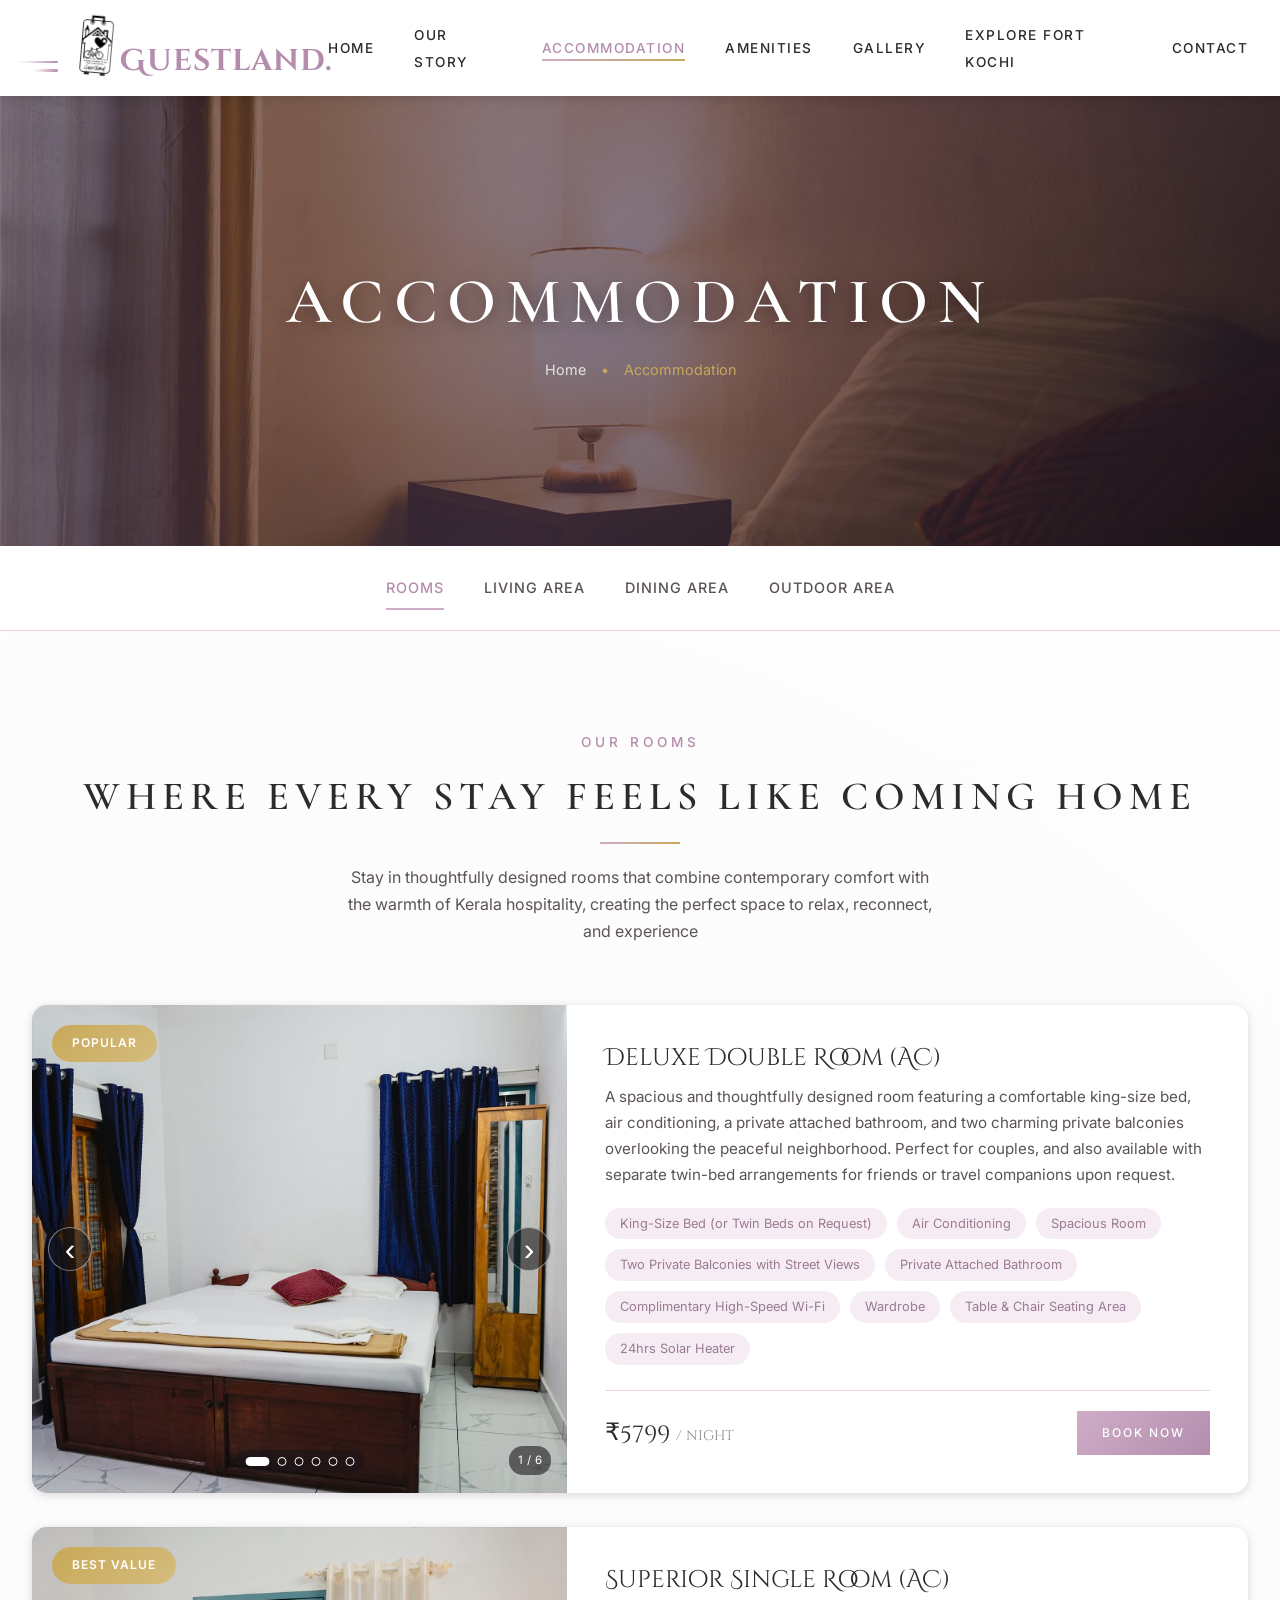
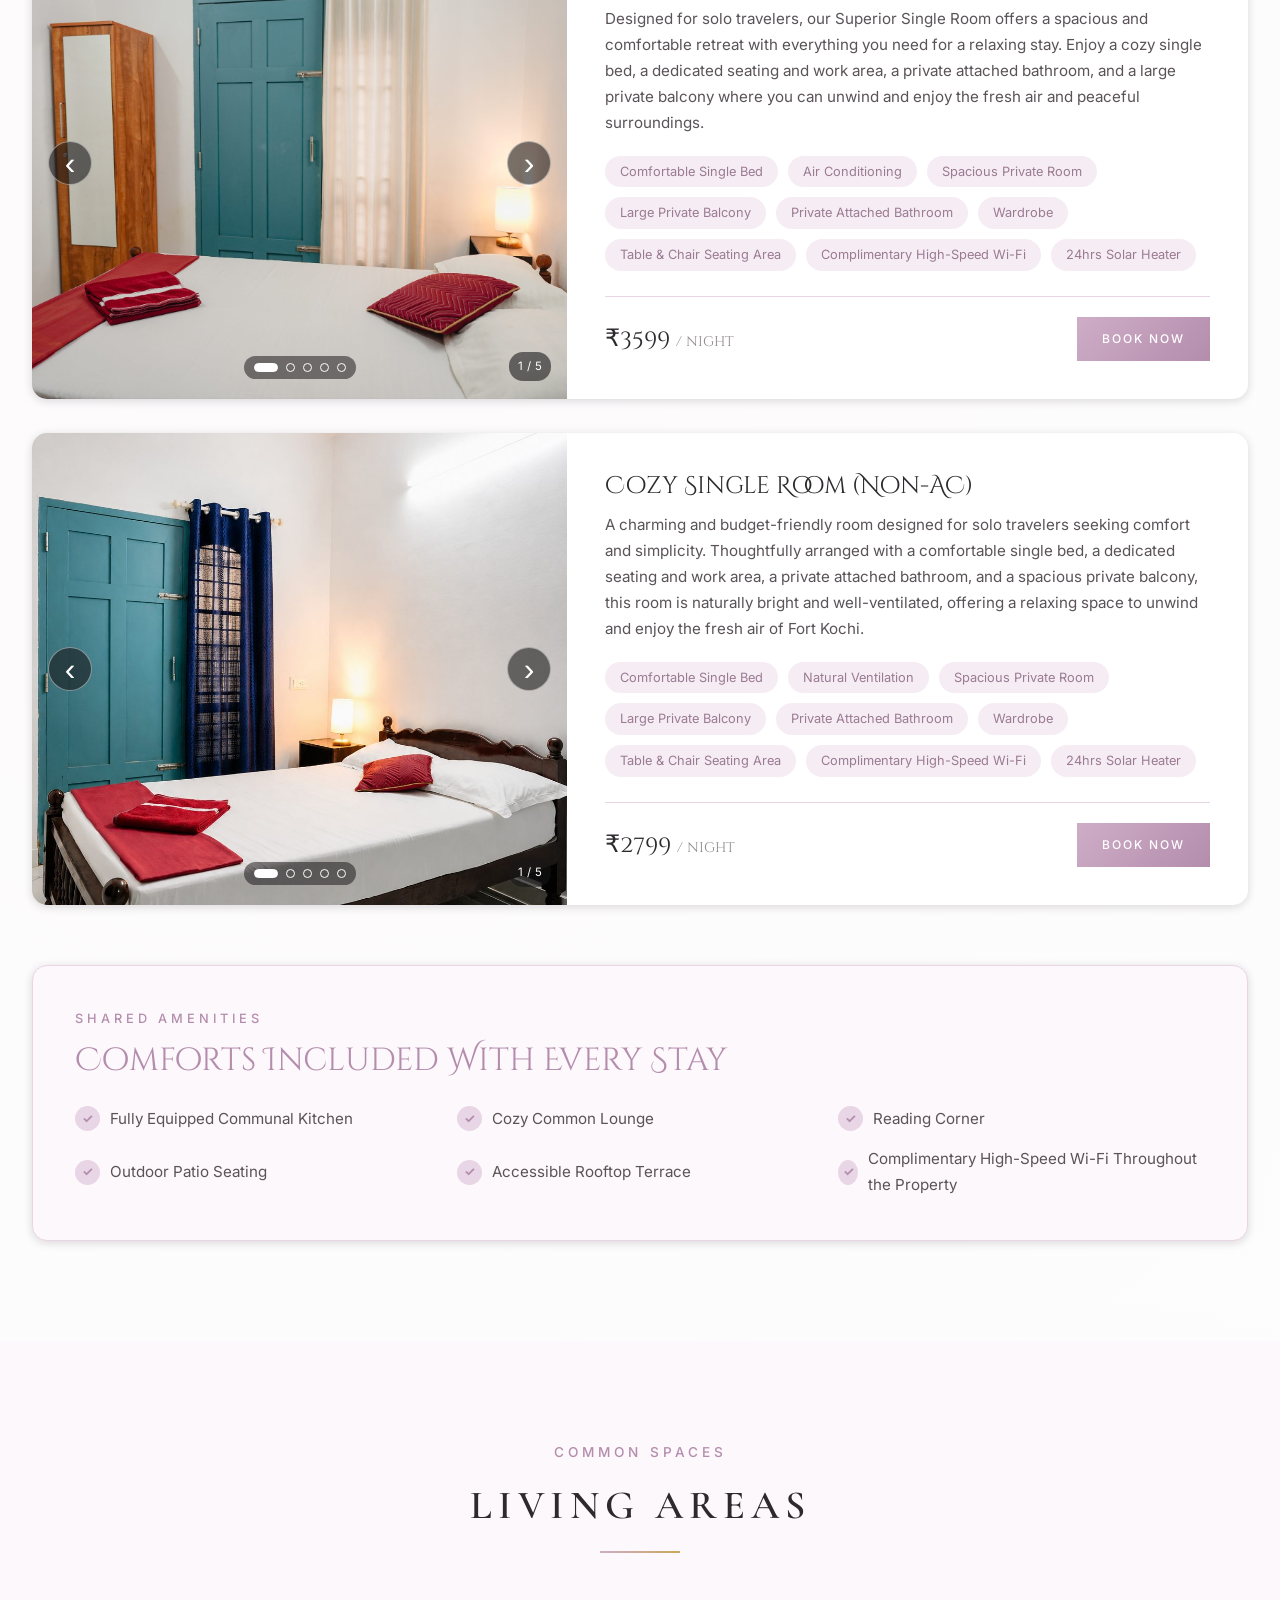
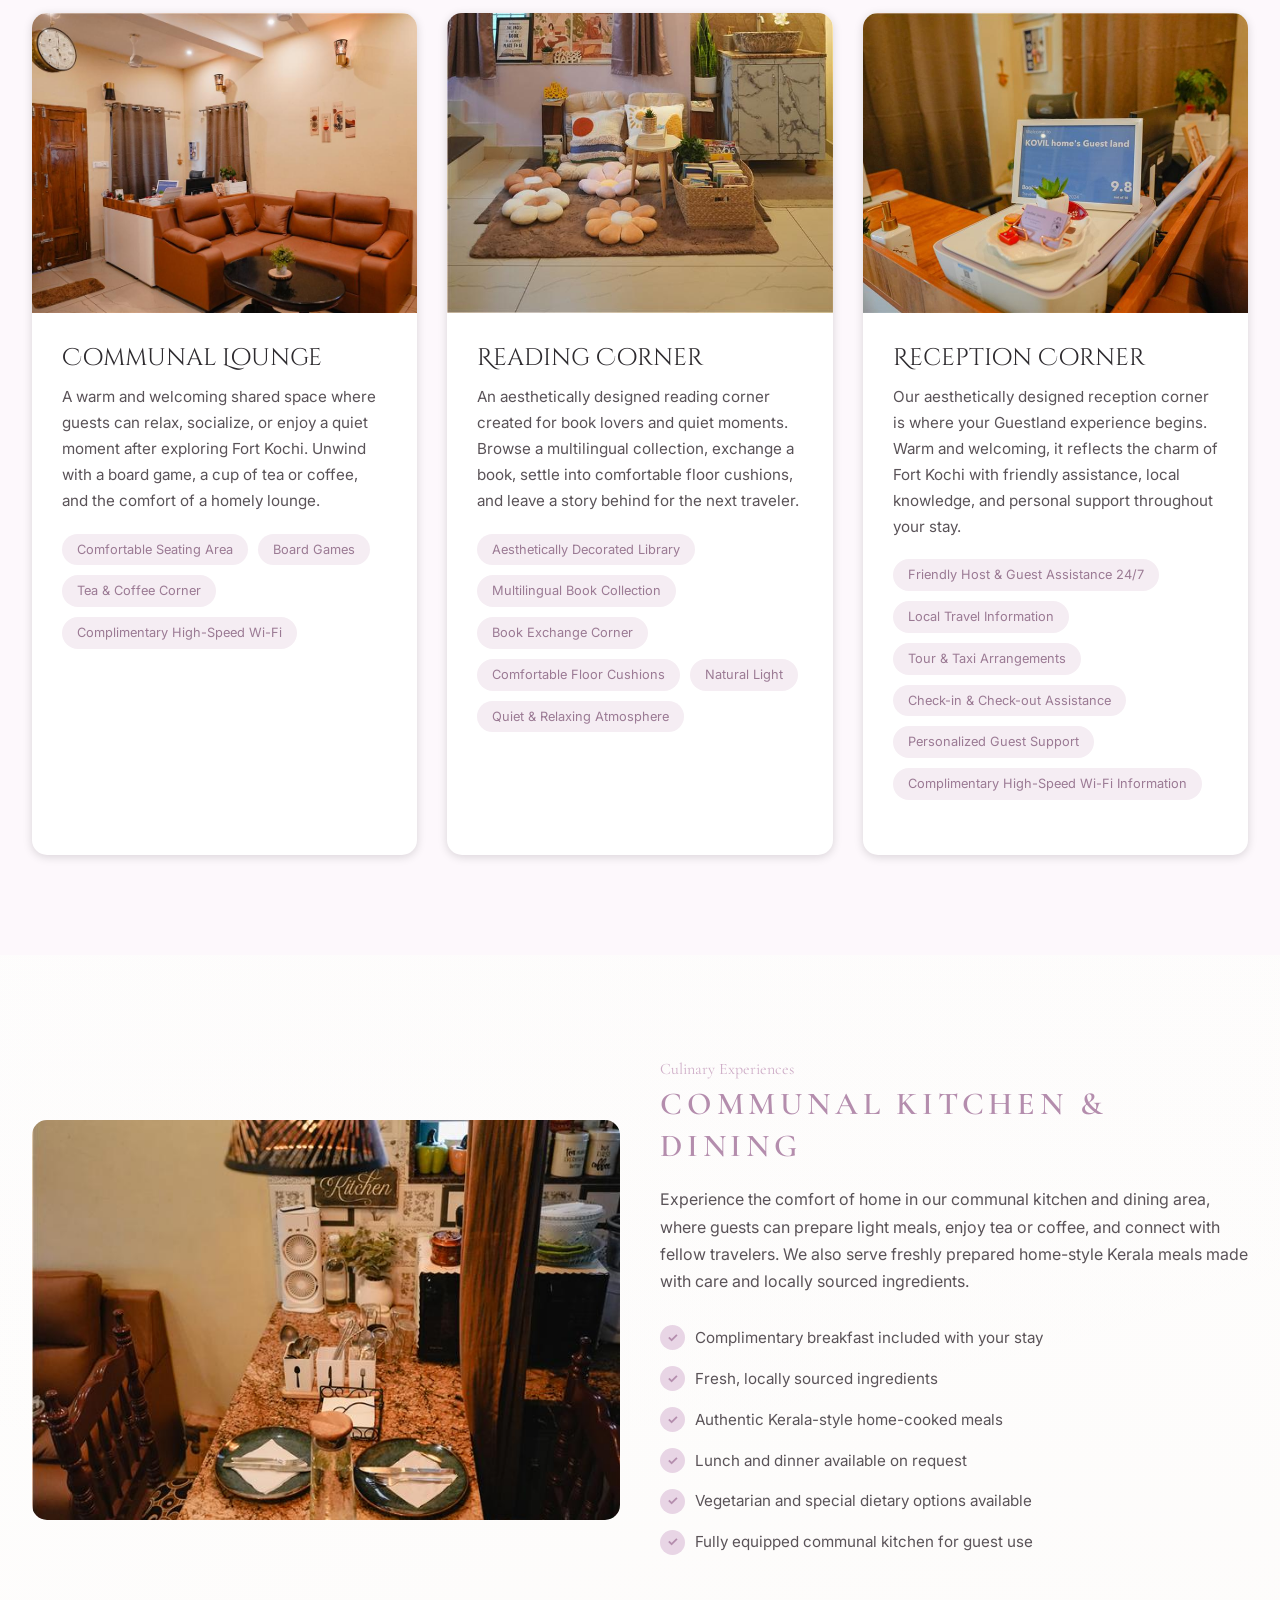
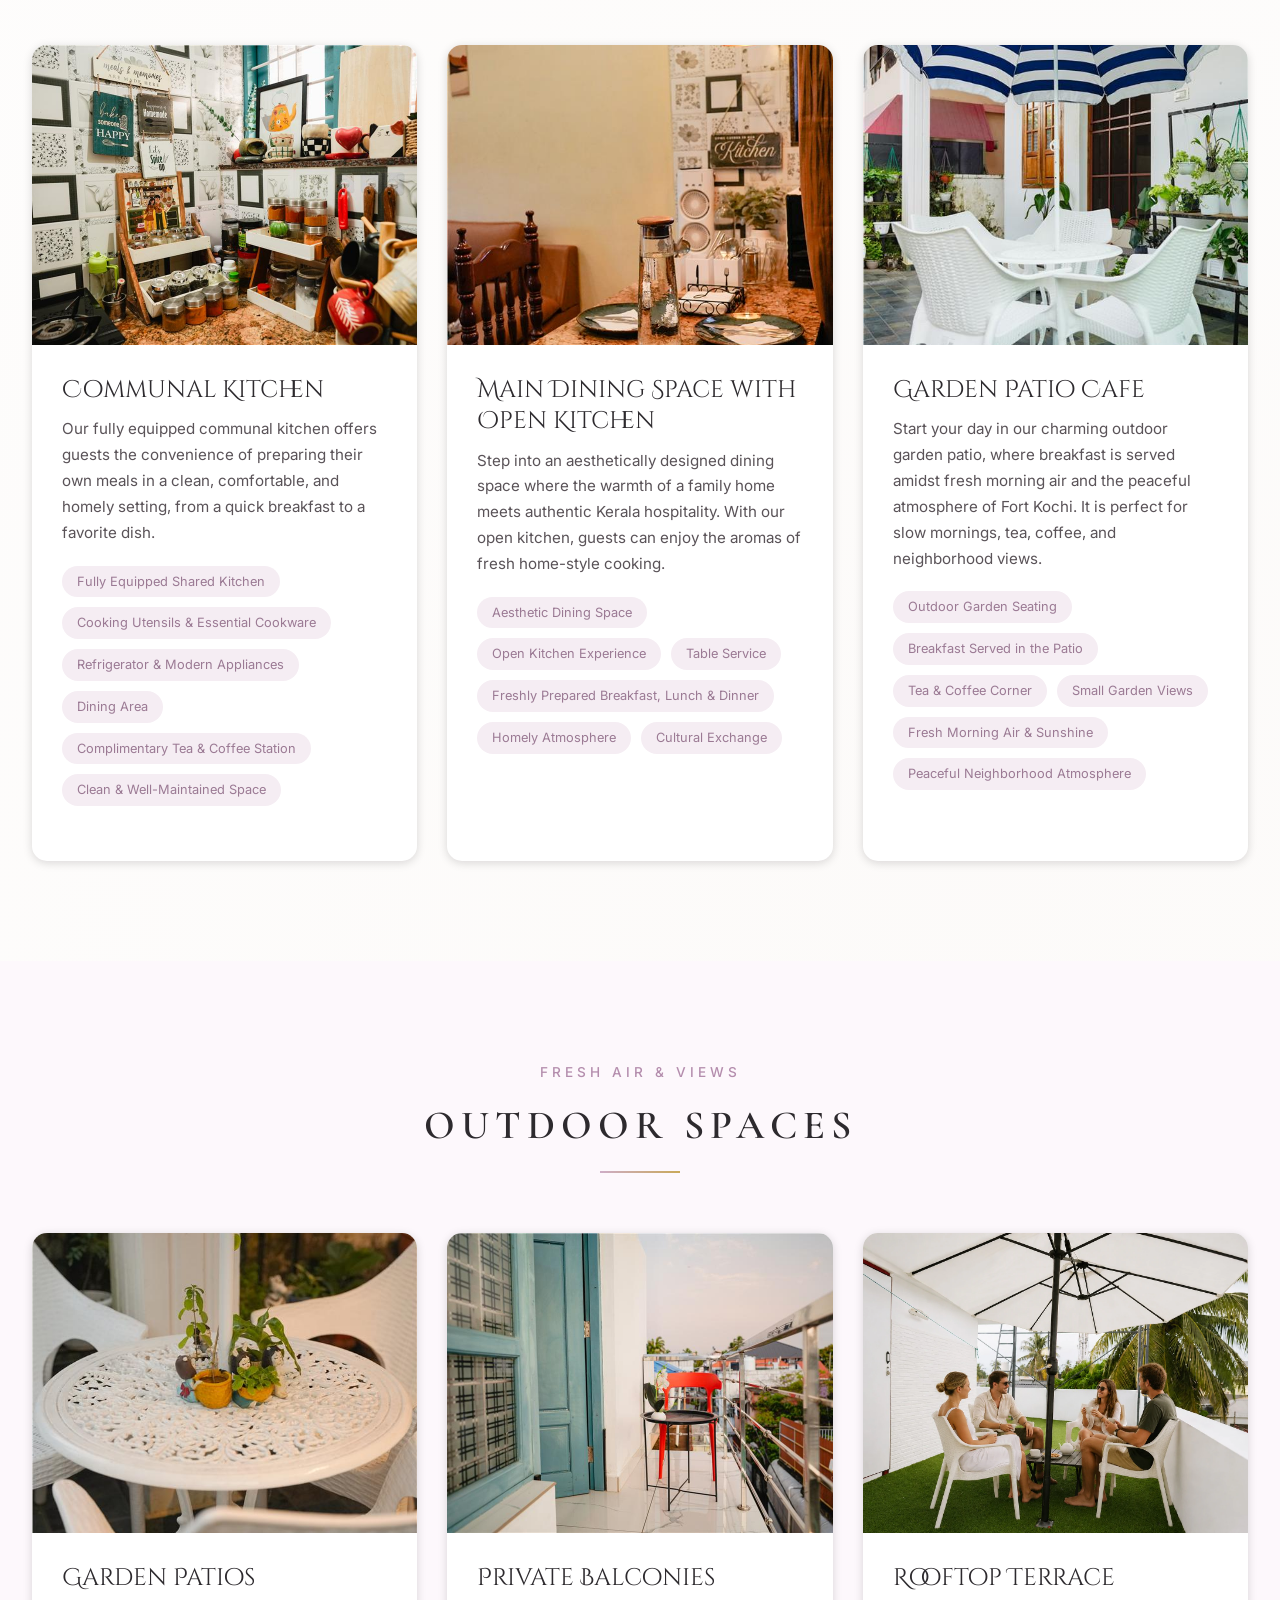
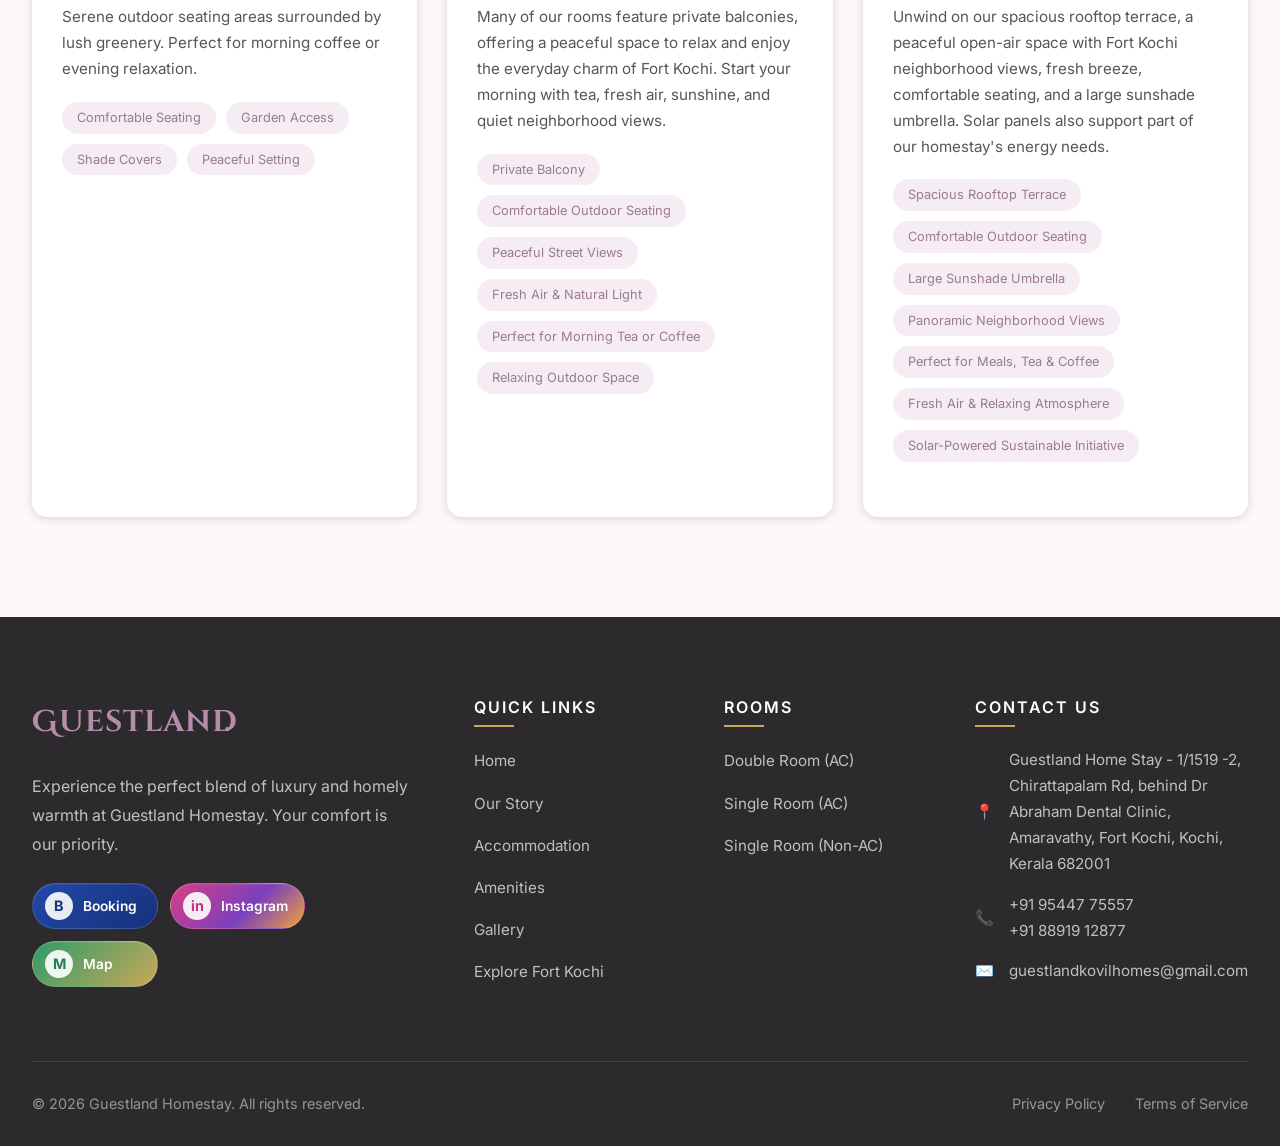
==== commit 3d806b8d: "explore kochi" ====
--- a/accommodation.html
+++ b/accommodation.html
@@ -470,7 +470,7 @@
                 </div>
                 <div class="footer-contact">
                     <h4>Contact Us</h4>
-                    <p><span>📍</span> 1/1519 -2, Chirattapalam Rd, behind Dr Abraham Dental Clinic, Amaravathy, Fort Kochi, Kochi, Kerala 682001</p>
+                    <p><span>📍</span> Guestland Home Stay - 1/1519 -2, Chirattapalam Rd, behind Dr Abraham Dental Clinic, Amaravathy, Fort Kochi, Kochi, Kerala 682001</p>
                     <p><span>📞</span> +91 95447 75557 <br> +91 88919 12877</p>
                     <p><span>✉️</span> guestlandkovilhomes@gmail.com</p>
                 </div>
--- a/css/style.css
+++ b/css/style.css
@@ -755,6 +755,24 @@
     object-position: center 24%;
 }
 
+@media (min-width: 769px) {
+    .page-header .gallery-image-bg img {
+        transform: scale(1.08) translate(3.5%, -0.5%);
+    }
+
+    .gallery-page-header .page-header-content {
+        transform: translateX(-2.5vw);
+    }
+}
+
+/* At compact desktop widths, keep the title in the open area of the photo
+   instead of placing it over the guest's head. */
+@media (min-width: 993px) and (max-width: 1300px) {
+    .gallery-page-header .page-header-content {
+        transform: translateX(-15vw);
+    }
+}
+
 .page-header .hero-overlay {
     background: linear-gradient(135deg, 
         rgba(64, 40, 58, 0.55) 0%,
@@ -1543,6 +1561,37 @@
 
 .gallery-card[data-cover="true"][data-category^="room-"] img {
     object-position: center 60%;
+}
+
+/* Opened collections keep every photo's full composition. Multi-column
+   layout fills desktop space naturally without forcing mixed aspect ratios
+   into cropped tiles. */
+@media (min-width: 993px) {
+    .gallery-grid[data-view="category"] {
+        display: block;
+        column-count: 3;
+        column-gap: 20px;
+    }
+
+    .gallery-grid[data-view="category"] .gallery-card {
+        width: 100%;
+        aspect-ratio: auto;
+        margin-bottom: 20px;
+        break-inside: avoid;
+    }
+
+    .gallery-grid[data-view="category"] .gallery-card-media {
+        height: auto;
+    }
+
+    .gallery-grid[data-view="category"] .gallery-card img,
+    .gallery-grid[data-view="category"] .gallery-card:hover img {
+        display: block;
+        height: auto;
+        object-fit: contain;
+        filter: none;
+        transform: none;
+    }
 }
 
 .gallery-category-action {
@@ -2206,6 +2255,15 @@
     text-align-last: left;
 }
 
+.team-grid .room-card-image {
+    height: auto;
+    aspect-ratio: 1 / 1;
+}
+
+.team-grid .room-card:hover .room-card-image img {
+    transform: none;
+}
+
 .timeline {
     position: relative;
     max-width: 1000px;
@@ -2300,8 +2358,8 @@
 
 .awards-image img {
     width: 100%;
-    aspect-ratio: 16 / 9;
-    object-fit: cover;
+    height: auto;
+    display: block;
     border-radius: 8px;
     box-shadow: var(--shadow-lg);
 }
@@ -2534,8 +2592,7 @@
     overflow: hidden;
     margin: 0;
     line-height: 1.75;
-    text-align: justify;
-    text-align-last: left;
+    text-align: left;
     -webkit-box-orient: vertical;
     -webkit-line-clamp: 6;
 }
@@ -2565,6 +2622,294 @@
     background: var(--primary-dark);
     color: var(--white);
     outline: none;
+}
+
+.attraction-read-more:focus-visible {
+    outline: 3px solid rgba(180, 141, 173, 0.35);
+    outline-offset: 3px;
+}
+
+body.attraction-modal-open {
+    position: fixed;
+    top: var(--attraction-modal-scroll-offset, 0);
+    right: 0;
+    left: 0;
+    width: 100%;
+    overflow: hidden;
+}
+
+.attraction-modal {
+    width: min(1040px, calc(100vw - 48px));
+    max-width: none;
+    height: min(680px, calc(100vh - 64px));
+    height: min(680px, calc(100dvh - 64px));
+    max-height: none;
+    margin: auto;
+    padding: 0;
+    overflow: hidden;
+    border: 1px solid rgba(180, 141, 173, 0.3);
+    border-radius: 24px;
+    background: var(--white);
+    color: var(--text-dark);
+    box-shadow: 0 30px 90px rgba(45, 42, 46, 0.3);
+}
+
+.attraction-modal[open] {
+    display: grid;
+    grid-template-columns: minmax(300px, 0.88fr) minmax(0, 1.12fr);
+    animation: attraction-modal-enter 0.28s cubic-bezier(0.2, 0.75, 0.25, 1) both;
+}
+
+.attraction-modal::backdrop {
+    background: rgba(45, 35, 43, 0.66);
+    backdrop-filter: blur(5px);
+    animation: attraction-modal-backdrop-enter 0.28s ease both;
+}
+
+.attraction-modal.is-closing {
+    pointer-events: none;
+    animation: attraction-modal-exit 0.22s ease both;
+}
+
+.attraction-modal.is-closing::backdrop {
+    animation: attraction-modal-backdrop-exit 0.22s ease both;
+}
+
+.attraction-modal-close {
+    position: absolute;
+    top: 18px;
+    right: 18px;
+    z-index: 2;
+    display: grid;
+    width: 44px;
+    height: 44px;
+    padding: 0;
+    place-items: center;
+    border: 1px solid rgba(180, 141, 173, 0.45);
+    border-radius: 50%;
+    background: rgba(255, 255, 255, 0.94);
+    color: var(--primary-darker);
+    box-shadow: 0 8px 24px rgba(45, 42, 46, 0.16);
+    cursor: pointer;
+    transition: transform 0.2s ease, background 0.2s ease, color 0.2s ease;
+}
+
+.attraction-modal-close svg {
+    width: 20px;
+    height: 20px;
+    fill: none;
+    stroke: currentColor;
+    stroke-linecap: round;
+    stroke-width: 1.8;
+}
+
+.attraction-modal-close:hover {
+    transform: rotate(4deg) scale(1.06);
+    background: var(--primary-dark);
+    color: var(--white);
+}
+
+.attraction-modal-close:focus-visible {
+    outline: 3px solid var(--primary);
+    outline-offset: 3px;
+}
+
+.attraction-modal-visual {
+    position: relative;
+    min-width: 0;
+    min-height: 0;
+    overflow: hidden;
+    background: var(--primary-lighter);
+}
+
+.attraction-modal-visual::after {
+    position: absolute;
+    inset: 0;
+    background: linear-gradient(145deg, transparent 58%, rgba(109, 71, 100, 0.2));
+    content: '';
+    pointer-events: none;
+}
+
+.attraction-modal-image {
+    width: 100%;
+    height: 100%;
+    object-fit: cover;
+}
+
+.attraction-modal-content {
+    min-width: 0;
+    min-height: 0;
+    padding: clamp(50px, 6vw, 78px) clamp(36px, 5vw, 66px) 50px;
+    overflow-y: auto;
+    overscroll-behavior: contain;
+    background:
+        radial-gradient(circle at 100% 0, rgba(232, 213, 229, 0.55), transparent 38%),
+        var(--white);
+    scrollbar-color: var(--primary) transparent;
+    scrollbar-width: thin;
+}
+
+.attraction-modal-content:focus-visible {
+    outline: 3px solid rgba(180, 141, 173, 0.55);
+    outline-offset: -5px;
+}
+
+.attraction-modal-content::-webkit-scrollbar {
+    width: 8px;
+}
+
+.attraction-modal-content::-webkit-scrollbar-thumb {
+    border: 2px solid transparent;
+    border-radius: 999px;
+    background: var(--primary);
+    background-clip: padding-box;
+}
+
+.attraction-modal-eyebrow {
+    display: flex;
+    align-items: center;
+    gap: 12px;
+    margin-bottom: 14px;
+    color: var(--primary-darker);
+    font-size: 0.76rem;
+    font-weight: 600;
+    letter-spacing: 0.2em;
+    text-transform: uppercase;
+}
+
+.attraction-modal-eyebrow::before {
+    width: 34px;
+    height: 1px;
+    background: linear-gradient(90deg, var(--primary-dark), var(--gold));
+    content: '';
+}
+
+.attraction-modal-content h2 {
+    margin: 0;
+    padding-right: 28px;
+    color: var(--primary-darker);
+    font-family: var(--font-subheading);
+    font-size: clamp(2rem, 3.5vw, 3rem);
+    font-weight: 600;
+    letter-spacing: 0.035em;
+    line-height: 1.12;
+}
+
+.attraction-modal-divider {
+    width: 72px;
+    height: 2px;
+    margin: 24px 0 28px;
+    background: linear-gradient(90deg, var(--primary-dark), var(--gold));
+}
+
+.attraction-modal-description p {
+    margin: 0;
+    color: var(--text-medium);
+    font-size: 1rem;
+    line-height: 1.9;
+    text-align: left;
+}
+
+.attraction-modal-description > * + * {
+    margin-top: 1rem;
+}
+
+@keyframes attraction-modal-enter {
+    from {
+        opacity: 0;
+        transform: translateY(14px) scale(0.965);
+    }
+
+    to {
+        opacity: 1;
+        transform: translateY(0) scale(1);
+    }
+}
+
+@keyframes attraction-modal-exit {
+    from {
+        opacity: 1;
+        transform: translateY(0) scale(1);
+    }
+
+    to {
+        opacity: 0;
+        transform: translateY(10px) scale(0.975);
+    }
+}
+
+@keyframes attraction-modal-backdrop-enter {
+    from { opacity: 0; }
+    to { opacity: 1; }
+}
+
+@keyframes attraction-modal-backdrop-exit {
+    from { opacity: 1; }
+    to { opacity: 0; }
+}
+
+@media (max-width: 680px) {
+    .attraction-modal {
+        width: calc(100vw - 32px);
+        height: min(720px, calc(100vh - 32px));
+        height: min(720px, calc(100dvh - 32px));
+        border-radius: 18px;
+    }
+
+    .attraction-modal[open] {
+        display: flex;
+        flex-direction: column;
+    }
+
+    .attraction-modal-visual {
+        flex: 0 0 clamp(190px, 31vh, 245px);
+        flex-basis: clamp(190px, 31dvh, 245px);
+    }
+
+    .attraction-modal-content {
+        flex: 1 1 auto;
+        padding: 32px 22px 34px;
+    }
+
+    .attraction-modal-content h2 {
+        padding-right: 40px;
+        font-size: clamp(1.75rem, 8vw, 2.3rem);
+    }
+
+    .attraction-modal-divider {
+        margin: 20px 0 22px;
+    }
+
+    .attraction-modal-description p {
+        font-size: 0.95rem;
+        line-height: 1.8;
+    }
+
+    .attraction-modal-close {
+        top: 12px;
+        right: 12px;
+        width: 42px;
+        height: 42px;
+    }
+}
+
+@media (max-width: 680px) and (max-height: 590px) {
+    .attraction-modal-visual {
+        flex-basis: 150px;
+    }
+}
+
+@media (prefers-reduced-motion: reduce) {
+    .attraction-modal[open],
+    .attraction-modal::backdrop,
+    .attraction-modal.is-closing,
+    .attraction-modal.is-closing::backdrop {
+        animation-duration: 1ms;
+    }
+
+    .attraction-modal-close {
+        transition: none;
+    }
 }
 
 .attractions-cta {
@@ -3012,6 +3357,47 @@
     gap: 20px;
 }
 
+.form-botcheck {
+    position: absolute !important;
+    left: -9999px !important;
+    width: 1px !important;
+    height: 1px !important;
+    opacity: 0 !important;
+    pointer-events: none !important;
+}
+
+.contact-form button[type="submit"]:disabled {
+    cursor: wait;
+    opacity: 0.7;
+}
+
+.form-status {
+    display: none;
+    margin: 18px 0 0;
+    padding: 13px 16px;
+    border: 1px solid transparent;
+    border-radius: 10px;
+    font-size: 0.95rem;
+    line-height: 1.5;
+    text-align: center;
+}
+
+.form-status.is-visible {
+    display: block;
+}
+
+.form-status.is-success {
+    color: #245c3c;
+    background: #eaf7ef;
+    border-color: #b9dfc7;
+}
+
+.form-status.is-error {
+    color: #852d2d;
+    background: #fff0f0;
+    border-color: #edbaba;
+}
+
 /* Map Placeholder */
 .map-section {
     background: var(--cream);
@@ -3459,6 +3845,11 @@
     .footer h4::after {
         left: 50%;
         transform: translateX(-50%);
+    }
+
+    .footer-contact p:first-of-type {
+        align-items: flex-start;
+        text-align: left;
     }
     
     .footer-bottom {
